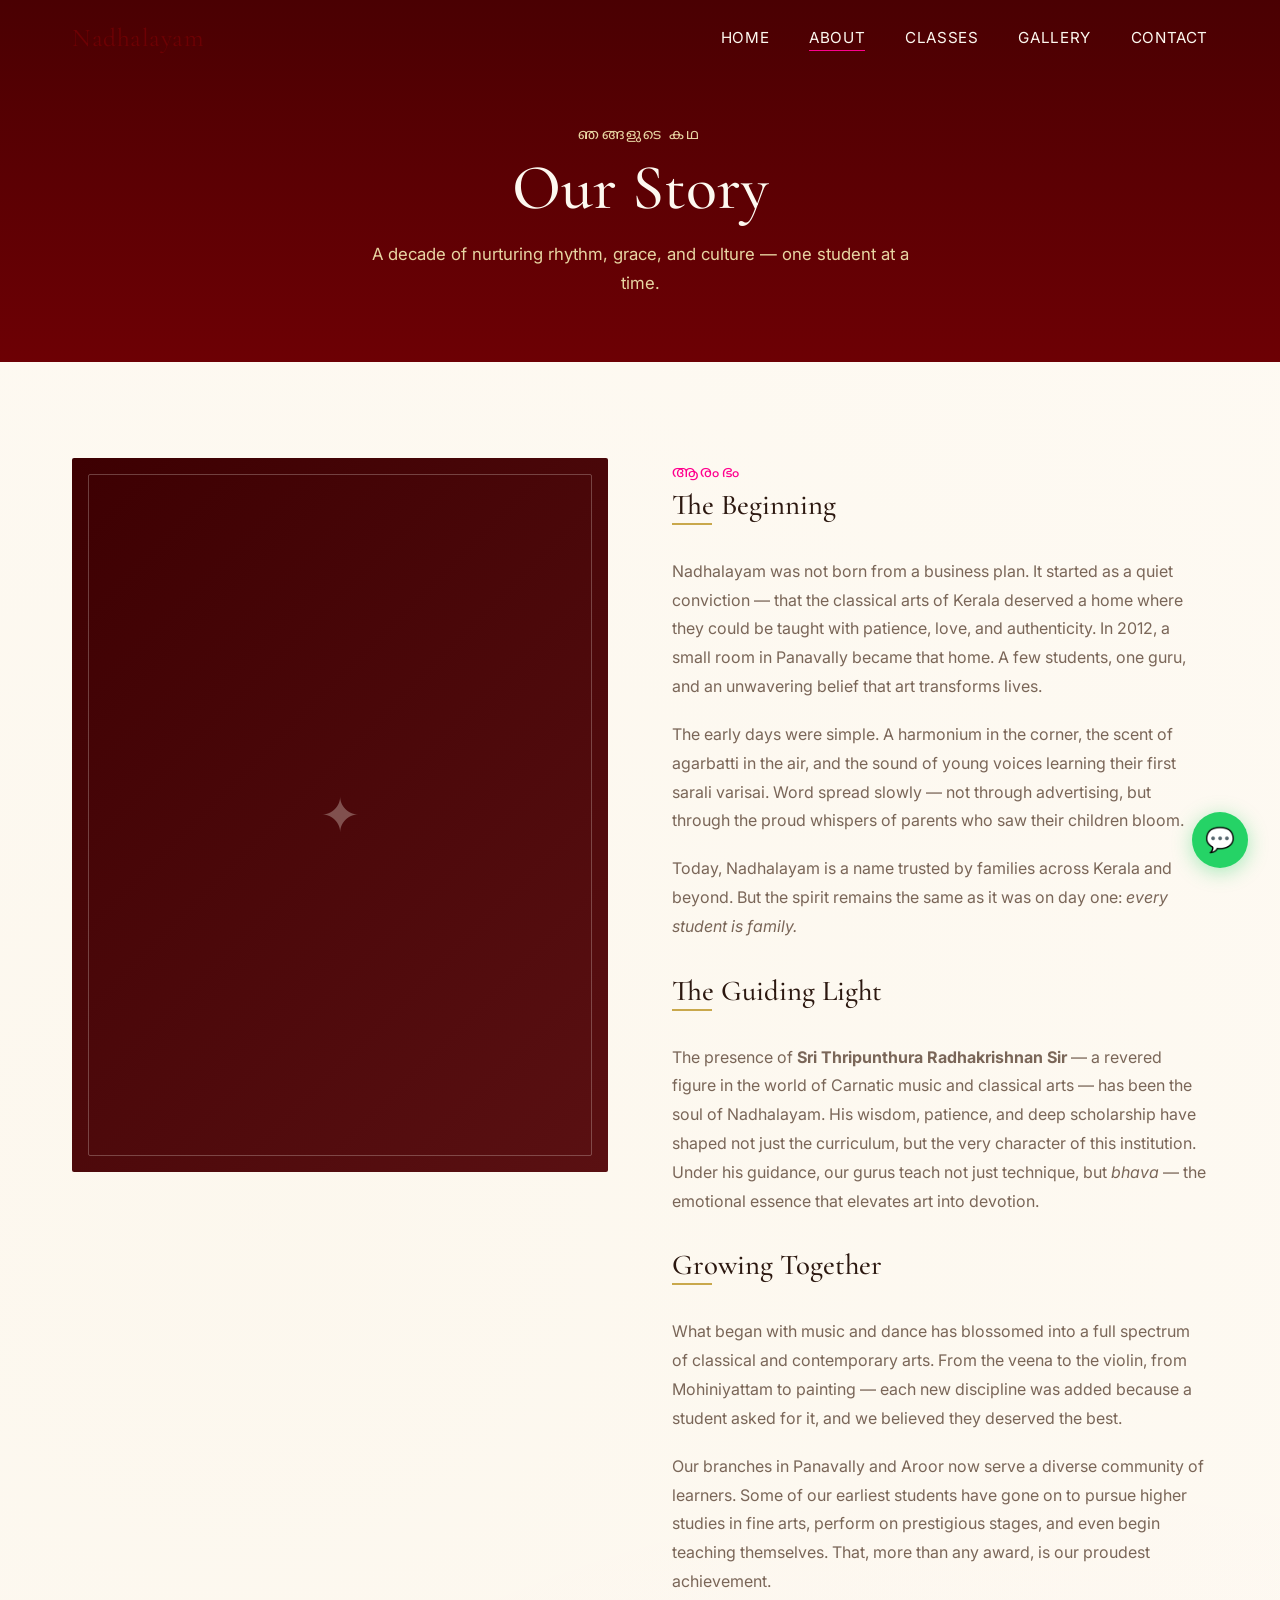
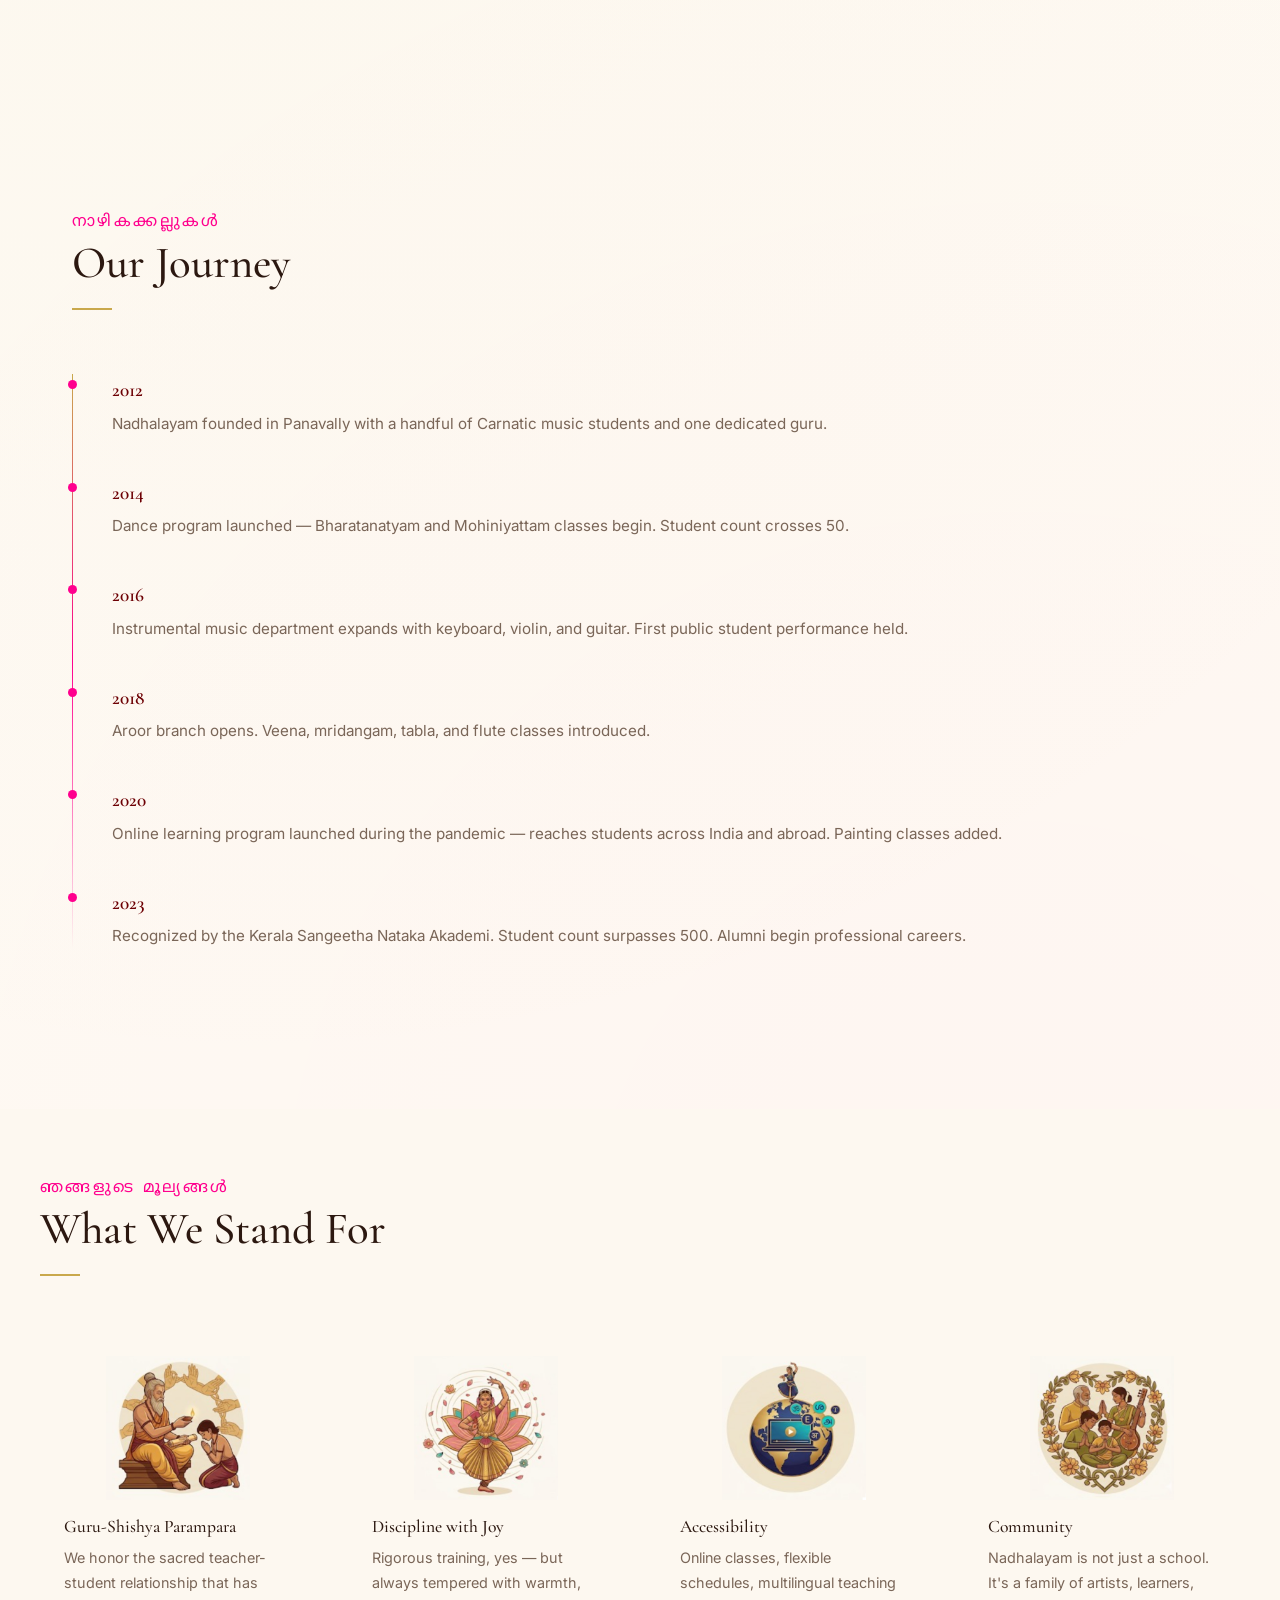
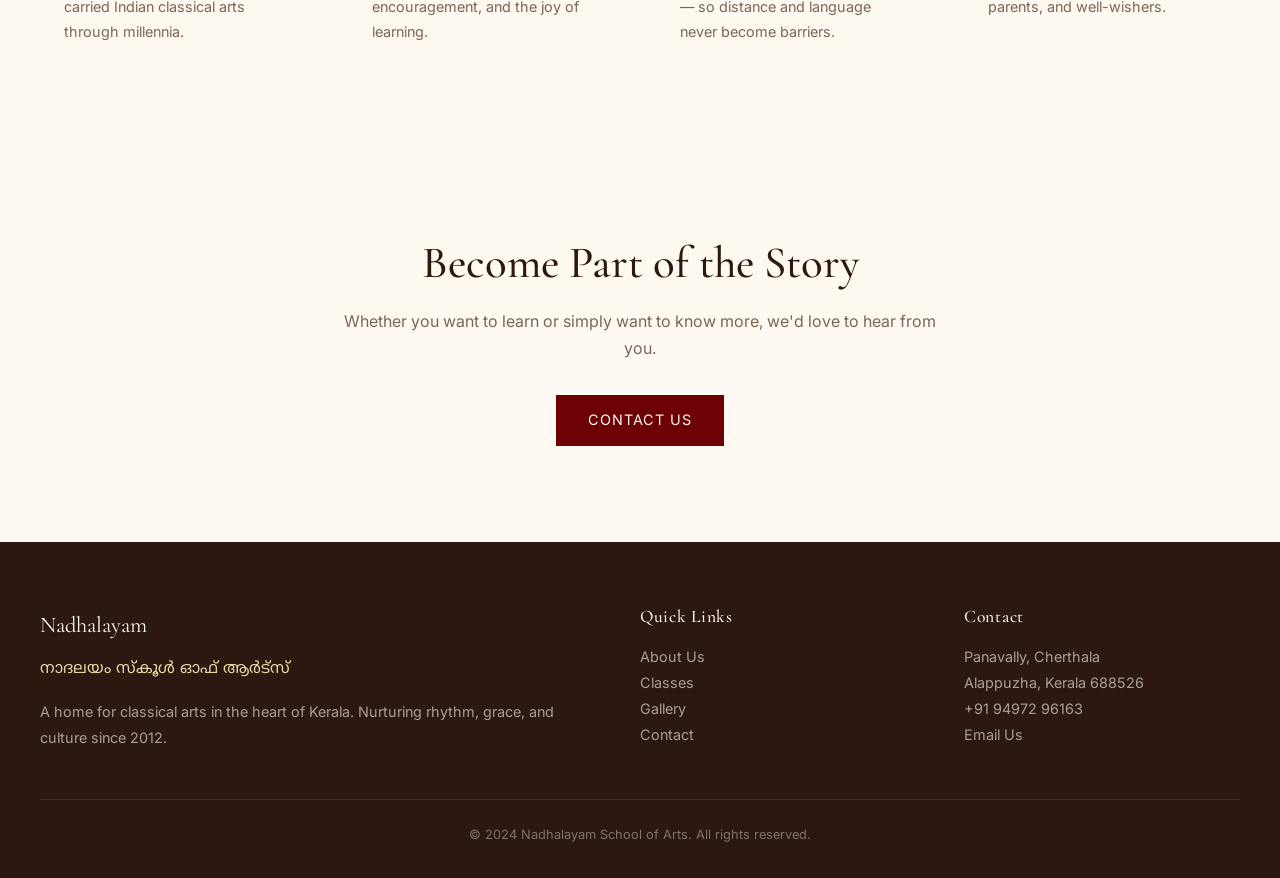
==== about.html @ c9c77755 "Icons" ====
<!DOCTYPE html>
<html lang="en">
<head>
  <meta charset="UTF-8">
  <meta name="viewport" content="width=device-width, initial-scale=1.0">
  <title>About — Nadhalayam School of Arts</title>
  <meta name="description" content="The story of Nadhalayam School of Arts — founded in 2012 in Panavally, Kerala. Learn about our journey, gurus, values, and recognition by Kerala Sangeetha Nataka Akademi.">
  <link rel="stylesheet" href="css/style.css">
</head>
<body>

<nav class="nav scrolled" id="nav">
  <div class="nav-inner">
    <a href="index.html" class="nav-logo" style="color:var(--maroon)">Nadhalayam</a>
    <ul class="nav-links" id="navLinks">
      <li><a href="index.html">Home</a></li>
      <li><a href="about.html" class="active">About</a></li>
      <li><a href="classes.html">Classes</a></li>
      <li><a href="gallery.html">Gallery</a></li>
      <li><a href="contact.html">Contact</a></li>
    </ul>
    <button class="nav-toggle" id="navToggle" aria-label="Toggle menu">
      <span></span><span></span><span></span>
    </button>
  </div>
</nav>

<!-- Page Header -->
<header class="page-header">
  <p class="malayalam" style="color:var(--gold-light);letter-spacing:0.15em;font-size:0.9rem;">ഞങ്ങളുടെ കഥ</p>
  <h1>Our Story</h1>
  <p>A decade of nurturing rhythm, grace, and culture — one student at a time.</p>
</header>

<!-- Story Section -->
<section class="section about-story">
  <div class="story-image lazy-img" data-src="veena">
    <div class="placeholder-img">✦</div>
  </div>
  <div class="story-text reveal">
    <span class="section-label malayalam">ആരംഭം</span>
    <h3>The Beginning</h3>
    <div class="section-line"></div>
    <p>
      Nadhalayam was not born from a business plan. It started as a quiet conviction — that the classical arts of Kerala deserved a home where they could be taught with patience, love, and authenticity. In 2012, a small room in Panavally became that home. A few students, one guru, and an unwavering belief that art transforms lives.
    </p>
    <p>
      The early days were simple. A harmonium in the corner, the scent of agarbatti in the air, and the sound of young voices learning their first sarali varisai. Word spread slowly — not through advertising, but through the proud whispers of parents who saw their children bloom.
    </p>
    <p>
      Today, Nadhalayam is a name trusted by families across Kerala and beyond. But the spirit remains the same as it was on day one: <em>every student is family.</em>
    </p>

    <h3 style="margin-top:2rem;">The Guiding Light</h3>
    <div class="section-line"></div>
    <p>
      The presence of <strong>Sri Thripunthura Radhakrishnan Sir</strong> — a revered figure in the world of Carnatic music and classical arts — has been the soul of Nadhalayam. His wisdom, patience, and deep scholarship have shaped not just the curriculum, but the very character of this institution. Under his guidance, our gurus teach not just technique, but <em>bhava</em> — the emotional essence that elevates art into devotion.
    </p>

    <h3 style="margin-top:2rem;">Growing Together</h3>
    <div class="section-line"></div>
    <p>
      What began with music and dance has blossomed into a full spectrum of classical and contemporary arts. From the veena to the violin, from Mohiniyattam to painting — each new discipline was added because a student asked for it, and we believed they deserved the best.
    </p>
    <p>
      Our branches in Panavally and Aroor now serve a diverse community of learners. Some of our earliest students have gone on to pursue higher studies in fine arts, perform on prestigious stages, and even begin teaching themselves. That, more than any award, is our proudest achievement.
    </p>
  </div>
</section>

<!-- Timeline -->
<section class="section reveal">
  <span class="section-label malayalam">നാഴികക്കല്ലുകൾ</span>
  <h2 class="section-title">Our Journey</h2>
  <div class="section-line"></div>

  <div class="timeline">
    <div class="timeline-item">
      <div class="timeline-year">2012</div>
      <div class="timeline-text">Nadhalayam founded in Panavally with a handful of Carnatic music students and one dedicated guru.</div>
    </div>
    <div class="timeline-item">
      <div class="timeline-year">2014</div>
      <div class="timeline-text">Dance program launched — Bharatanatyam and Mohiniyattam classes begin. Student count crosses 50.</div>
    </div>
    <div class="timeline-item">
      <div class="timeline-year">2016</div>
      <div class="timeline-text">Instrumental music department expands with keyboard, violin, and guitar. First public student performance held.</div>
    </div>
    <div class="timeline-item">
      <div class="timeline-year">2018</div>
      <div class="timeline-text">Aroor branch opens. Veena, mridangam, tabla, and flute classes introduced.</div>
    </div>
    <div class="timeline-item">
      <div class="timeline-year">2020</div>
      <div class="timeline-text">Online learning program launched during the pandemic — reaches students across India and abroad. Painting classes added.</div>
    </div>
    <div class="timeline-item">
      <div class="timeline-year">2023</div>
      <div class="timeline-text">Recognized by the Kerala Sangeetha Nataka Akademi. Student count surpasses 500. Alumni begin professional careers.</div>
    </div>
  </div>
</section>

<!-- Values -->
<section class="section reveal" style="background:var(--cream); padding:4rem 2rem; max-width:100%;">
  <div style="max-width:1200px; margin:0 auto;">
    <span class="section-label malayalam">ഞങ്ങളുടെ മൂല്യങ്ങൾ</span>
    <h2 class="section-title">What We Stand For</h2>
    <div class="section-line"></div>

    <div class="why-grid">
      <div class="why-item">
        <div class="why-icon"><img src="icons/guru.png" alt="" width="144" height="144" style="display:block"></div>
        <h4>Guru-Shishya Parampara</h4>
        <p>We honor the sacred teacher-student relationship that has carried Indian classical arts through millennia.</p>
      </div>
      <div class="why-item">
        <div class="why-icon"><img src="icons/discipline.png" alt="" width="144" height="144" style="display:block"></div>
        <h4>Discipline with Joy</h4>
        <p>Rigorous training, yes — but always tempered with warmth, encouragement, and the joy of learning.</p>
      </div>
      <div class="why-item">
        <div class="why-icon"><img src="icons/accessibility.png" alt="" width="144" height="144" style="display:block"></div>
        <h4>Accessibility</h4>
        <p>Online classes, flexible schedules, multilingual teaching — so distance and language never become barriers.</p>
      </div>
      <div class="why-item">
        <div class="why-icon"><img src="icons/community.png" alt="" width="144" height="144" style="display:block"></div>
        <h4>Community</h4>
        <p>Nadhalayam is not just a school. It's a family of artists, learners, parents, and well-wishers.</p>
      </div>
    </div>
  </div>
</section>

<!-- CTA -->
<section class="cta reveal">
  <div class="cta-inner">
    <h2>Become Part of the Story</h2>
    <p>Whether you want to learn or simply want to know more, we'd love to hear from you.</p>
    <a href="contact.html" class="btn btn-primary">Contact Us</a>
  </div>
</section>

<footer class="footer">
  <div class="footer-grid">
    <div>
      <div class="footer-brand">Nadhalayam</div>
      <div class="footer-ml malayalam">നാദലയം സ്കൂൾ ഓഫ് ആർട്സ്</div>
      <p>A home for classical arts in the heart of Kerala. Nurturing rhythm, grace, and culture since 2012.</p>
    </div>
    <div>
      <h4>Quick Links</h4>
      <p><a href="about.html">About Us</a></p>
      <p><a href="classes.html">Classes</a></p>
      <p><a href="gallery.html">Gallery</a></p>
      <p><a href="contact.html">Contact</a></p>
    </div>
    <div>
      <h4>Contact</h4>
      <p>Panavally, Cherthala<br>Alappuzha, Kerala 688526</p>
      <p><a href="tel:+919497296163">+91 94972 96163</a></p>
      <p><a href="mailto:nadhalayamonline@mail.com">Email Us</a></p>
    </div>
  </div>
  <div class="footer-bottom">
    &copy; 2024 Nadhalayam School of Arts. All rights reserved.
  </div>
</footer>

<a href="https://wa.me/919497296163" class="whatsapp-float" target="_blank" rel="noopener" aria-label="Chat on WhatsApp">💬</a>

<script src="js/main.js"></script>
</body>
</html>
---- css/style.css ----
/* ===== Fonts ===== */
@import url('https://fonts.googleapis.com/css2?family=Cormorant+Garamond:ital,wght@0,300;0,400;0,500;0,600;0,700;1,400;1,500&family=Inter:wght@300;400;500;600&family=Noto+Sans+Malayalam:wght@300;400;500;600;700&display=swap');

/* ===== Reset & Variables ===== */
*,
*::before,
*::after { box-sizing: border-box; margin: 0; padding: 0; }

:root {
  --maroon: #6d0004;
  --maroon-light: #8a1a1f;
  --maroon-dark: #4a0002;
  --pink: #ff008e;
  --pink-soft: #ff6bb5;
  --cream: #fdf8f0;
  --cream-dark: #f3e8d7;
  --ivory: #fffff0;
  --gold: #c9a84c;
  --gold-light: #e8d5a3;
  --gold-muted: #b8943e;
  --beige: #f5efe0;
  --warm-white: #fefaf3;
  --text-dark: #2c1810;
  --text-body: #4a3128;
  --text-muted: #7a6658;
  --border-soft: #e8dcc8;

  --font-serif: 'Cormorant Garamond', Georgia, serif;
  --font-sans: 'Inter', -apple-system, sans-serif;
  --font-malayalam: 'Noto Sans Malayalam', sans-serif;

  --shadow-sm: 0 1px 3px rgba(44, 24, 16, 0.08);
  --shadow-md: 0 4px 20px rgba(44, 24, 16, 0.1);
  --shadow-lg: 0 10px 40px rgba(44, 24, 16, 0.12);
  --shadow-xl: 0 20px 60px rgba(44, 24, 16, 0.15);
}

html {
  scroll-behavior: smooth;
  font-size: 16px;
}

body {
  font-family: var(--font-sans);
  color: var(--text-body);
  background: var(--warm-white);
  background-image:
    radial-gradient(circle at 20% 30%, rgba(201, 168, 76, 0.03) 0%, transparent 50%),
    radial-gradient(circle at 80% 70%, rgba(255, 0, 142, 0.02) 0%, transparent 50%);
  line-height: 1.7;
  -webkit-font-smoothing: antialiased;
  overflow-x: hidden;
}

/* ===== Typography ===== */
h1, h2, h3, h4, .serif {
  font-family: var(--font-serif);
  color: var(--text-dark);
  font-weight: 500;
  line-height: 1.25;
}

h1 { font-size: clamp(2.5rem, 5vw, 4.5rem); }
h2 { font-size: clamp(1.8rem, 3.5vw, 2.8rem); }
h3 { font-size: clamp(1.4rem, 2.5vw, 1.8rem); }

.malayalam {
  font-family: var(--font-malayalam);
  font-size: 0.9em;
}

/* ===== Navigation ===== */
.nav {
  position: fixed;
  top: 0; left: 0; right: 0;
  z-index: 1000;
  padding: 1rem 0;
  transition: all 0.4s ease;
}

.nav.scrolled {
  background: rgba(253, 248, 240, 0.95);
  backdrop-filter: blur(10px);
  box-shadow: var(--shadow-sm);
  padding: 0.5rem 0;
}

.nav-inner {
  max-width: 1200px;
  margin: 0 auto;
  padding: 0 2rem;
  display: flex;
  align-items: center;
  justify-content: space-between;
}

.nav-logo {
  font-family: var(--font-serif);
  font-size: 1.6rem;
  color: var(--cream);
  text-decoration: none;
  letter-spacing: 0.02em;
  transition: color 0.3s;
}

.nav.scrolled .nav-logo { color: var(--maroon); }

.nav-links {
  display: flex;
  gap: 2.5rem;
  list-style: none;
}

.nav-links a {
  color: var(--cream);
  text-decoration: none;
  font-size: 0.95rem;
  font-weight: 400;
  letter-spacing: 0.04em;
  text-transform: uppercase;
  position: relative;
  transition: color 0.3s;
}

.nav.scrolled .nav-links a { color: var(--text-body); }

.nav-links a::after {
  content: '';
  position: absolute;
  bottom: -4px; left: 0;
  width: 0;
  height: 1px;
  background: var(--pink);
  transition: width 0.3s ease;
}

.nav-links a:hover::after,
.nav-links a.active::after { width: 100%; }

.nav-links a:hover { color: var(--pink); }

.nav-toggle {
  display: none;
  flex-direction: column;
  gap: 5px;
  background: none;
  border: none;
  cursor: pointer;
  padding: 4px;
}

.nav-toggle span {
  display: block;
  width: 24px;
  height: 2px;
  background: var(--cream);
  transition: all 0.3s ease;
}

.nav.scrolled .nav-toggle span { background: var(--maroon); }

/* ===== Hero Slideshow ===== */
.hero {
  position: relative;
  height: 100vh;
  overflow: hidden;
  background: var(--maroon-dark);
}

.hero-slide {
  position: absolute;
  inset: 0;
  opacity: 0;
  transition: opacity 1.2s cubic-bezier(0.4, 0, 0.2, 1);
  background-size: cover;
  background-position: center;
}

.hero-slide.active {
  opacity: 1;
  animation: kenburns 20s ease-in-out infinite alternate;
}

@keyframes kenburns {
  0% { transform: scale(1); }
  100% { transform: scale(1.1); }
}

















.hero-nav {
  position: absolute;
  bottom: 4rem;
  left: 50%;
  transform: translateX(-50%);
  z-index: 10;
  display: flex;
  gap: 0.75rem;
}

.hero-dot {
  width: 8px;
  height: 8px;
  border-radius: 50%;
  border: 1px solid var(--cream);
  background: transparent;
  cursor: pointer;
  transition: all 0.3s ease;
}

.hero-dot.active { background: var(--pink); border-color: var(--pink); }



/* ===== Section Common ===== */
.section {
  padding: 6rem 2rem;
  max-width: 1200px;
  margin: 0 auto;
}

.section-label {
  font-family: var(--font-malayalam);
  color: var(--pink);
  font-size: 1rem;
  letter-spacing: 0.15em;
  text-transform: uppercase;
  margin-bottom: 0.5rem;
}

.section-title {
  margin-bottom: 1rem;
}

.section-line {
  width: 40px;
  height: 2px;
  background: var(--gold);
  margin-bottom: 2rem;
}

/* ===== Welcome ===== */
.welcome {
  text-align: center;
  background: linear-gradient(180deg, var(--warm-white) 0%, var(--cream) 100%);
}

.welcome-text {
  max-width: 680px;
  margin: 0 auto;
  font-size: 1.15rem;
  color: var(--text-muted);
}

/* ===== About Preview ===== */
.about-preview {
  display: grid;
  grid-template-columns: 1fr 1fr;
  gap: 4rem;
  align-items: center;
}

.about-preview-image {
  position: relative;
  aspect-ratio: 4/5;
  background: linear-gradient(135deg, var(--maroon), var(--maroon-dark));
  border-radius: 2px;
  overflow: hidden;
}

.about-preview-image img {
  width: 100%;
  height: 100%;
  object-fit: cover;
  opacity: 0.85;
}

.about-preview-image::before {
  content: '';
  position: absolute;
  inset: 1rem;
  border: 1px solid rgba(253, 248, 240, 0.3);
  z-index: 2;
  border-radius: 2px;
  pointer-events: none;
}

.about-preview-text h3 {
  margin-bottom: 1.5rem;
}

.about-preview-text p {
  color: var(--text-muted);
  margin-bottom: 1rem;
  line-height: 1.8;
}

.btn {
  display: inline-flex;
  align-items: center;
  gap: 0.5rem;
  padding: 0.85rem 2rem;
  font-family: var(--font-sans);
  font-size: 0.9rem;
  letter-spacing: 0.06em;
  text-transform: uppercase;
  text-decoration: none;
  border: none;
  cursor: pointer;
  transition: all 0.3s ease;
}

.btn-primary {
  background: var(--maroon);
  color: var(--cream);
}

.btn-primary:hover { background: var(--maroon-light); }

.btn-outline {
  background: transparent;
  color: var(--maroon);
  border: 1px solid var(--maroon);
}

.btn-outline:hover { background: var(--maroon); color: var(--cream); }

/* ===== Featured Classes ===== */
.featured-classes {
  background: var(--cream);
}

.featured-classes .section-label,
.featured-classes .section-title { text-align: center; }

.featured-classes .section-line { margin-left: auto; margin-right: auto; }

.class-cards {
  display: grid;
  grid-template-columns: repeat(auto-fill, minmax(280px, 1fr));
  gap: 1.5rem;
  margin-top: 3rem;
}

.class-card {
  background: var(--ivory);
  padding: 2.5rem 2rem;
  text-align: center;
  border-radius: 2px;
  transition: all 0.4s ease;
  position: relative;
  overflow: hidden;
}

.class-card::before {
  content: '';
  position: absolute;
  top: 0; left: 0; right: 0;
  height: 3px;
  background: linear-gradient(90deg, var(--gold), var(--pink));
  transform: scaleX(0);
  transition: transform 0.4s ease;
}

.class-card:hover::before { transform: scaleX(1); }

.class-card:hover {
  box-shadow: var(--shadow-lg);
  transform: translateY(-4px);
}

.class-card-icon {
  font-size: 2.5rem;
  margin-bottom: 1rem;
  display: block;
}

.class-card-img-icon {
  width: 100%;
  height: 160px;
  object-fit: cover;
  border-radius: 8px;
  margin-bottom: 1rem;
  display: block;
}

.class-card h4 {
  font-family: var(--font-serif);
  font-size: 1.3rem;
  margin-bottom: 0.5rem;
}

.class-card p {
  color: var(--text-muted);
  font-size: 0.9rem;
}

/* ===== Why Choose Us ===== */
.why-us {
  text-align: center;
}

.why-grid {
  display: grid;
  grid-template-columns: repeat(auto-fill, minmax(240px, 1fr));
  gap: 2rem;
  margin-top: 3rem;
}

.why-item {
  padding: 2rem 1.5rem;
}

.why-icon {
  width: auto;
  height: auto;
  min-height: 48px;
  margin: 0 auto 1rem;
  display: flex;
  align-items: center;
  justify-content: center;
  color: var(--gold-muted);
}

.why-item h4 {
  font-family: var(--font-serif);
  font-size: 1.1rem;
  margin-bottom: 0.5rem;
}

.why-item p {
  color: var(--text-muted);
  font-size: 0.9rem;
}

/* ===== Recognition ===== */
.recognition {
  background: linear-gradient(135deg, var(--maroon), var(--maroon-dark));
  color: var(--cream);
  text-align: center;
  padding: 5rem 2rem;
}

.recognition-badge {
  width: 80px;
  height: 80px;
  margin: 0 auto 1.5rem;
  border: 2px solid var(--gold);
  border-radius: 50%;
  display: flex;
  align-items: center;
  justify-content: center;
  font-size: 2rem;
}

.recognition h2 { color: var(--cream); }

.recognition p {
  max-width: 600px;
  margin: 1rem auto;
  font-size: 1.05rem;
  opacity: 0.85;
}

/* ===== Since 2012 ===== */
.since {
  text-align: center;
  background: var(--ivory);
}

.since-year {
  font-family: var(--font-serif);
  font-size: clamp(3rem, 6vw, 5rem);
  color: var(--maroon);
  font-weight: 700;
  opacity: 0.08;
  position: absolute;
  left: 50%;
  transform: translateX(-50%);
  line-height: 1;
}

.since-content {
  position: relative;
  padding: 2rem 0;
}

.since-content p {
  max-width: 640px;
  margin: 0 auto;
  color: var(--text-muted);
}

.since-stats {
  display: flex;
  justify-content: center;
  gap: 3rem;
  margin-top: 2.5rem;
  flex-wrap: wrap;
}

.since-stat {
  text-align: center;
}

.since-stat-number {
  font-family: var(--font-serif);
  font-size: 2.5rem;
  color: var(--maroon);
  font-weight: 600;
}

.since-stat-label {
  font-size: 0.85rem;
  color: var(--text-muted);
  text-transform: uppercase;
  letter-spacing: 0.1em;
}

/* ===== Decorative Divider ===== */
.ornament {
  display: flex;
  align-items: center;
  justify-content: center;
  gap: 1rem;
  margin: 2rem 0;
  color: var(--gold-muted);
  font-size: 0.7rem;
}

.ornament::before,
.ornament::after {
  content: '';
  width: 30px;
  height: 1px;
  background: var(--gold);
}

/* ===== CTA ===== */
.cta {
  text-align: center;
  background: linear-gradient(180deg, var(--cream), var(--warm-white));
  padding: 6rem 2rem;
}

.cta-inner {
  max-width: 600px;
  margin: 0 auto;
}

.cta h2 { margin-bottom: 1rem; }

.cta p {
  color: var(--text-muted);
  margin-bottom: 2rem;
}

/* ===== Footer ===== */
.footer {
  background: var(--text-dark);
  color: var(--cream);
  padding: 4rem 2rem 2rem;
}

.footer-grid {
  max-width: 1200px;
  margin: 0 auto;
  display: grid;
  grid-template-columns: 2fr 1fr 1fr;
  gap: 3rem;
}

.footer h4 {
  font-family: var(--font-serif);
  color: var(--cream);
  font-size: 1.1rem;
  margin-bottom: 1rem;
  letter-spacing: 0.04em;
}

.footer p, .footer a {
  color: rgba(253, 248, 240, 0.6);
  font-size: 0.9rem;
  text-decoration: none;
  line-height: 1.8;
}

.footer a:hover { color: var(--pink); }

.footer-brand {
  font-family: var(--font-serif);
  font-size: 1.4rem;
  color: var(--cream);
  margin-bottom: 0.75rem;
}

.footer-ml {
  font-family: var(--font-malayalam);
  font-size: 1rem;
  color: var(--gold-light);
  margin-bottom: 1rem;
}

.footer-bottom {
  max-width: 1200px;
  margin: 3rem auto 0;
  padding-top: 1.5rem;
  border-top: 1px solid rgba(253, 248, 240, 0.1);
  text-align: center;
  font-size: 0.8rem;
  color: rgba(253, 248, 240, 0.4);
}

/* ===== Page Header (inner pages) ===== */
.page-header {
  padding: 7rem 2rem 4rem;
  text-align: center;
  background: linear-gradient(180deg, var(--maroon-dark), var(--maroon));
  color: var(--cream);
}

.page-header h1 { color: var(--cream); }

.page-header p {
  max-width: 560px;
  margin: 0.75rem auto 0;
  color: var(--gold-light);
  font-size: 1.05rem;
}

/* ===== About Page ===== */
.about-story {
  display: grid;
  grid-template-columns: 1fr 1fr;
  gap: 4rem;
  align-items: start;
}

.story-image {
  position: sticky;
  top: 6rem;
  aspect-ratio: 3/4;
  background: linear-gradient(135deg, var(--maroon-light), var(--maroon));
  border-radius: 2px;
  overflow: hidden;
}

.story-image img {
  width: 100%;
  height: 100%;
  object-fit: cover;
  opacity: 0.8;
}

.story-image::after {
  content: '';
  position: absolute;
  inset: 1rem;
  border: 1px solid rgba(253, 248, 240, 0.25);
  border-radius: 2px;
  pointer-events: none;
}

.story-text p {
  margin-bottom: 1.2rem;
  color: var(--text-muted);
  line-height: 1.8;
}

.timeline {
  margin: 4rem 0;
  position: relative;
}

.timeline::before {
  content: '';
  position: absolute;
  left: 0;
  top: 0;
  bottom: 0;
  width: 1px;
  background: linear-gradient(180deg, var(--gold), var(--pink), transparent);
}

.timeline-item {
  padding-left: 2.5rem;
  position: relative;
  margin-bottom: 2.5rem;
}

.timeline-item::before {
  content: '';
  position: absolute;
  left: -4px;
  top: 6px;
  width: 9px;
  height: 9px;
  border-radius: 50%;
  background: var(--pink);
}

.timeline-year {
  font-family: var(--font-serif);
  font-size: 1.2rem;
  color: var(--maroon);
  font-weight: 600;
  margin-bottom: 0.25rem;
}

.timeline-text {
  color: var(--text-muted);
  font-size: 0.95rem;
}

/* ===== Classes Page ===== */
.classes-grid {
  display: grid;
  grid-template-columns: repeat(auto-fill, minmax(300px, 1fr));
  gap: 1.5rem;
  margin-top: 2rem;
}

.class-detail-card {
  background: var(--ivory);
  border-radius: 2px;
  overflow: hidden;
  transition: all 0.4s ease;
}

.class-detail-card:hover {
  box-shadow: var(--shadow-lg);
  transform: translateY(-4px);
}

.class-card-img {
  aspect-ratio: 16/10;
  background: linear-gradient(135deg, var(--maroon-light), var(--maroon-dark));
  display: flex;
  align-items: center;
  justify-content: center;
  font-size: 3rem;
  color: var(--cream);
  position: relative;
  overflow: hidden;
}

.class-card-img img {
  width: 100%;
  height: 100%;
  object-fit: cover;
  opacity: 0.7;
}

.class-card-body {
  padding: 1.5rem;
}

.class-card-body h3 {
  font-family: var(--font-serif);
  font-size: 1.25rem;
  margin-bottom: 0.5rem;
}

.class-card-body p {
  color: var(--text-muted);
  font-size: 0.9rem;
}

.class-info {
  margin-top: 4rem;
  background: var(--cream);
  padding: 3rem 2rem;
  border-radius: 2px;
  text-align: center;
}

.class-info-grid {
  display: flex;
  flex-wrap: wrap;
  justify-content: center;
  gap: 1.5rem;
  margin-top: 2rem;
}

.class-info-grid > * {
  flex: 0 1 200px;
}

.class-info-item {
  padding: 1.5rem;
}

.class-info-item .icon {
  font-size: 1.5rem;
  margin-bottom: 0.5rem;
}

.class-info-item h4 {
  font-family: var(--font-serif);
  font-size: 1.05rem;
  margin-bottom: 0.25rem;
}

.class-info-item p {
  color: var(--text-muted);
  font-size: 0.85rem;
}

/* ===== Gallery ===== */
.gallery {
  background: var(--cream-dark);
}

.gallery-grid {
  columns: 4 260px;
  column-gap: 1rem;
  margin-top: 2rem;
}

.gallery-item {
  break-inside: avoid;
  margin-bottom: 1rem;
  position: relative;
  border-radius: 2px;
  overflow: hidden;
  cursor: pointer;
}

.gallery-item img {
  width: 100%;
  display: block;
  transition: transform 0.5s ease;
}

.gallery-item:hover img {
  transform: scale(1.04);
}

.gallery-item-overlay {
  position: absolute;
  inset: 0;
  background: linear-gradient(180deg, transparent 50%, rgba(74, 0, 2, 0.7));
  opacity: 0;
  transition: opacity 0.3s ease;
  display: flex;
  align-items: flex-end;
  padding: 1rem;
}

.gallery-item:hover .gallery-item-overlay { opacity: 1; }

.gallery-item-overlay span {
  color: var(--cream);
  font-size: 0.85rem;
  font-family: var(--font-serif);
}

.gallery-placeholder {
  width: 100%;
  aspect-ratio: auto;
  background: linear-gradient(135deg, var(--maroon-light), var(--maroon-dark));
  display: flex;
  align-items: center;
  justify-content: center;
  color: rgba(253, 248, 240, 0.3);
  font-size: 3rem;
  min-height: 200px;
}

/* Lightbox */
.lightbox {
  display: none;
  position: fixed;
  inset: 0;
  z-index: 2000;
  background: rgba(44, 24, 16, 0.95);
  align-items: center;
  justify-content: center;
  padding: 2rem;
}

.lightbox.active { display: flex; }

.lightbox img {
  max-width: 90vw;
  max-height: 85vh;
  object-fit: contain;
  border-radius: 2px;
}

.lightbox-close {
  position: absolute;
  top: 1.5rem;
  right: 2rem;
  background: none;
  border: none;
  color: var(--cream);
  font-size: 2rem;
  cursor: pointer;
  transition: color 0.3s;
}

.lightbox-close:hover { color: var(--pink); }

.lightbox-caption {
  position: absolute;
  bottom: 2rem;
  left: 50%;
  transform: translateX(-50%);
  color: var(--cream);
  font-family: var(--font-serif);
  font-size: 1.1rem;
}

/* ===== Contact Page ===== */
.contact-grid {
  display: grid;
  grid-template-columns: 1fr 1fr;
  gap: 3rem;
}

.contact-card {
  background: var(--ivory);
  padding: 2.5rem;
  border-radius: 2px;
}

.contact-card h3 {
  margin-bottom: 1.5rem;
}

.contact-item {
  display: flex;
  gap: 1rem;
  margin-bottom: 1.25rem;
  align-items: flex-start;
}

.contact-icon {
  flex-shrink: 0;
  width: 40px;
  height: 40px;
  display: flex;
  align-items: center;
  justify-content: center;
  background: var(--cream);
  border-radius: 50%;
  color: var(--maroon);
  font-size: 1rem;
}

.contact-item p {
  color: var(--text-muted);
  font-size: 0.9rem;
  line-height: 1.6;
}

.contact-item a {
  color: var(--maroon);
  text-decoration: none;
}

.contact-item a:hover { color: var(--pink); }

.map-container {
  border-radius: 2px;
  overflow: hidden;
  height: 100%;
  min-height: 350px;
}

.map-container iframe {
  width: 100%;
  height: 100%;
  border: none;
  border-radius: 2px;
}

/* WhatsApp Float */
.whatsapp-float {
  position: fixed;
  bottom: 2rem;
  right: 2rem;
  z-index: 999;
  width: 56px;
  height: 56px;
  border-radius: 50%;
  background: #25D366;
  color: #fff;
  display: flex;
  align-items: center;
  justify-content: center;
  font-size: 1.5rem;
  text-decoration: none;
  box-shadow: 0 4px 20px rgba(37, 211, 102, 0.4);
  transition: transform 0.3s ease, box-shadow 0.3s ease;
}

.whatsapp-float:hover {
  transform: scale(1.1);
  box-shadow: 0 6px 30px rgba(37, 211, 102, 0.5);
}

/* ===== Lazy Load ===== */
.lazy-img {
  opacity: 0;
  transition: opacity 0.5s ease;
}

.lazy-img.loaded {
  opacity: 1;
}

/* ===== Scroll Reveal ===== */
.reveal {
  opacity: 0;
  transform: translateY(30px);
  transition: opacity 0.6s ease, transform 0.6s ease;
}

.reveal.visible {
  opacity: 1;
  transform: translateY(0);
}

/* ===== Placeholder Image Generator ===== */
.placeholder-img {
  width: 100%;
  height: 100%;
  display: flex;
  align-items: center;
  justify-content: center;
  color: rgba(253, 248, 240, 0.3);
  font-size: 3rem;
  text-align: center;
  line-height: 1.3;
}

/* ===== Responsive ===== */
@media (max-width: 768px) {
  .nav-links {
    position: fixed;
    top: 0; right: -100%;
    width: 70vw;
    height: 100vh;
    background: var(--maroon);
    flex-direction: column;
    padding: 6rem 2rem 2rem;
    gap: 1.5rem;
    transition: right 0.4s ease;
  }

  .nav-links.active { right: 0; }

  .nav-links a { color: var(--cream); font-size: 1rem; }

  .nav-toggle { display: flex; z-index: 1001; }

  .about-preview,
  .about-story,
  .contact-grid {
    grid-template-columns: 1fr;
    gap: 2rem;
  }

  .story-image { position: static; }

  .footer-grid {
    grid-template-columns: 1fr;
    gap: 2rem;
  }

  .section { padding: 4rem 1.5rem; }



  .since-stats { gap: 1.5rem; }

  .gallery-grid { columns: 2 1fr; }
}

@media (max-width: 480px) {
  .gallery-grid { columns: 1; }

  .class-cards,
  .classes-grid,
  .why-grid {
    grid-template-columns: 1fr;
  }

  .class-info-grid > * {
    flex: 1 1 100%;
  }
}
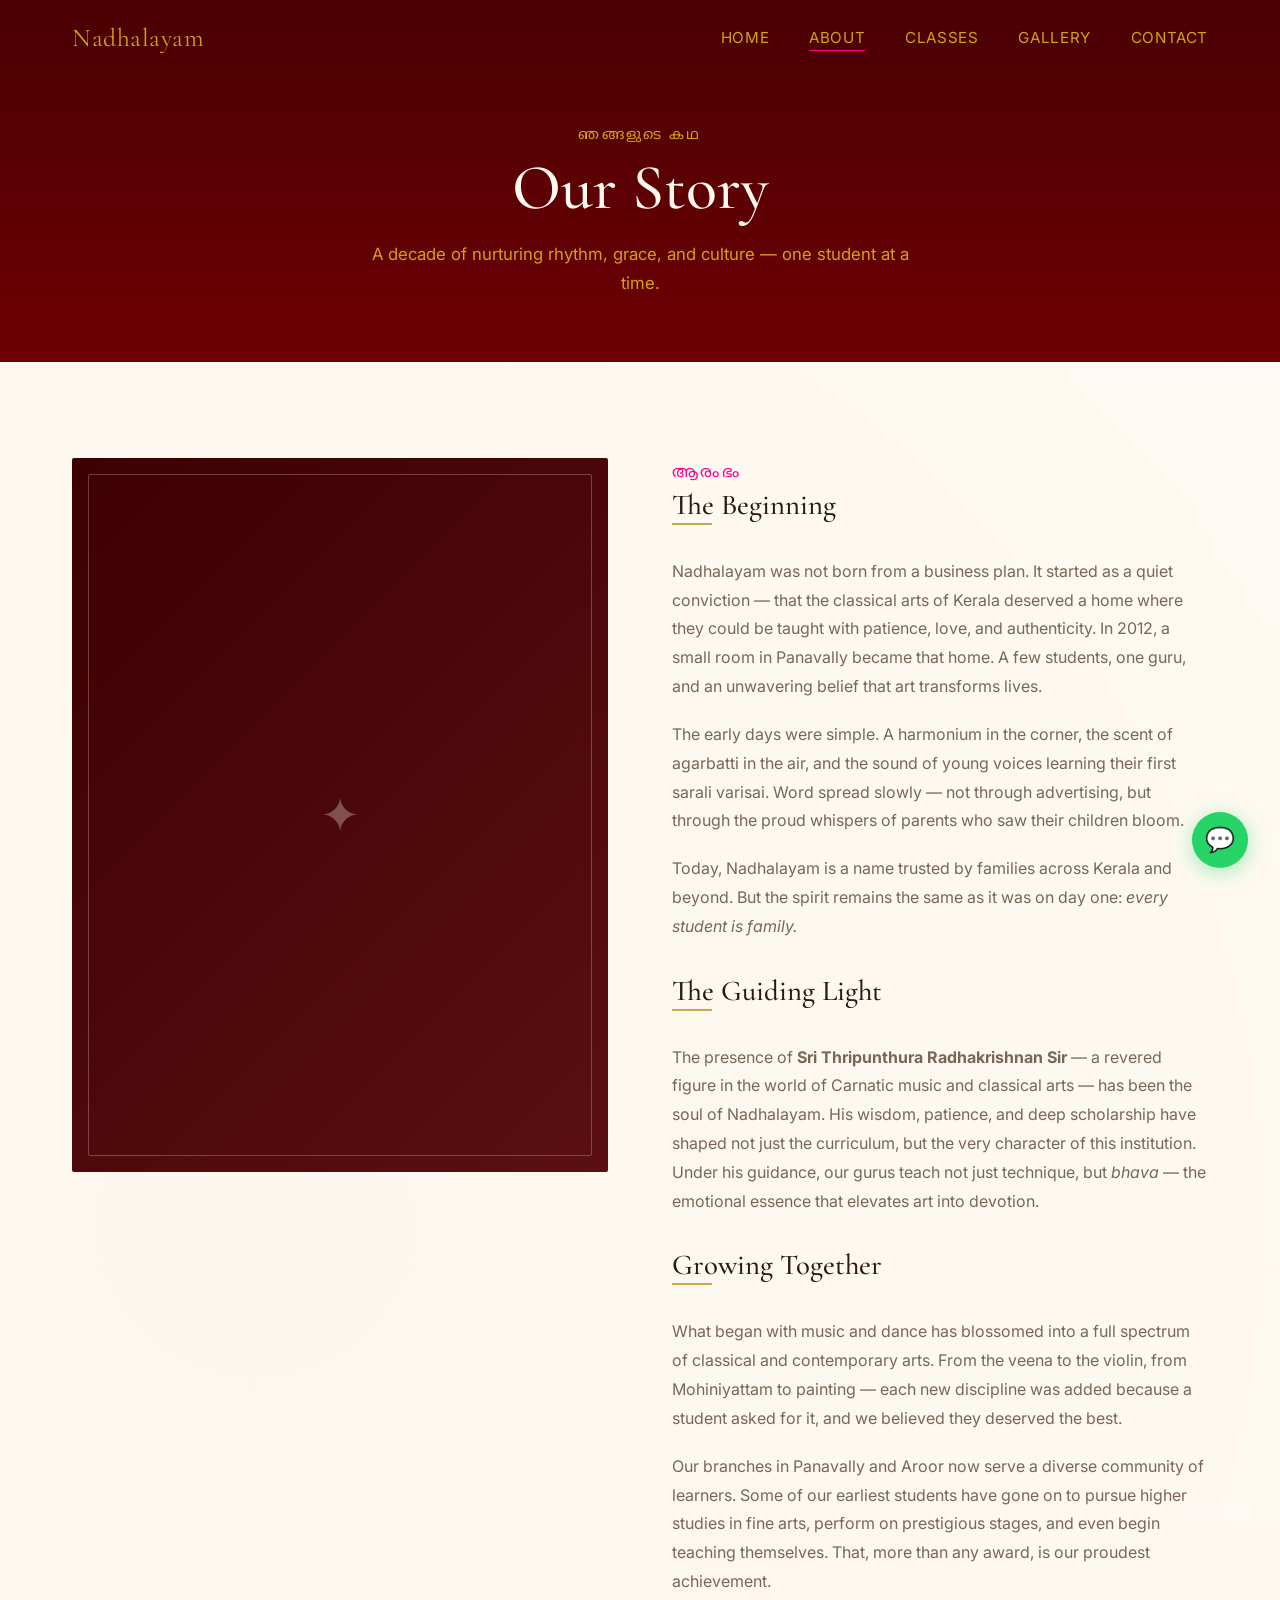
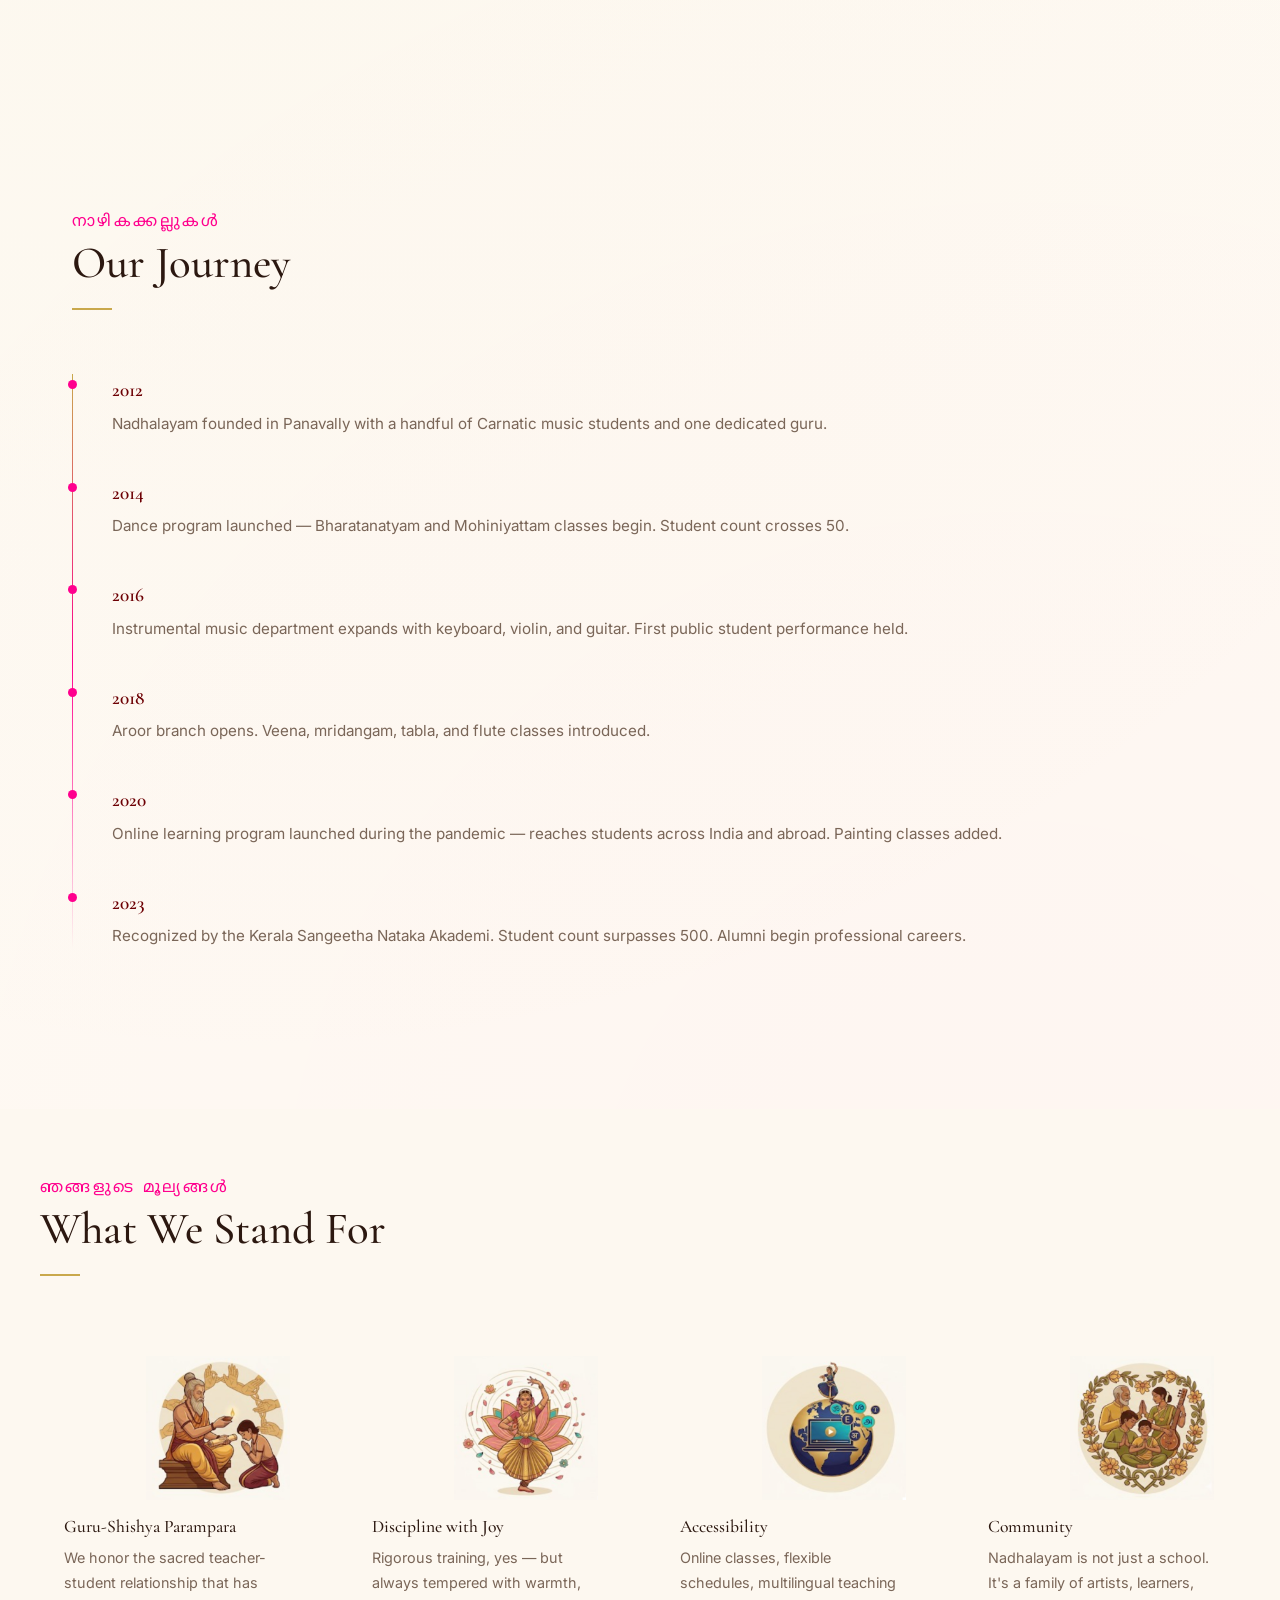
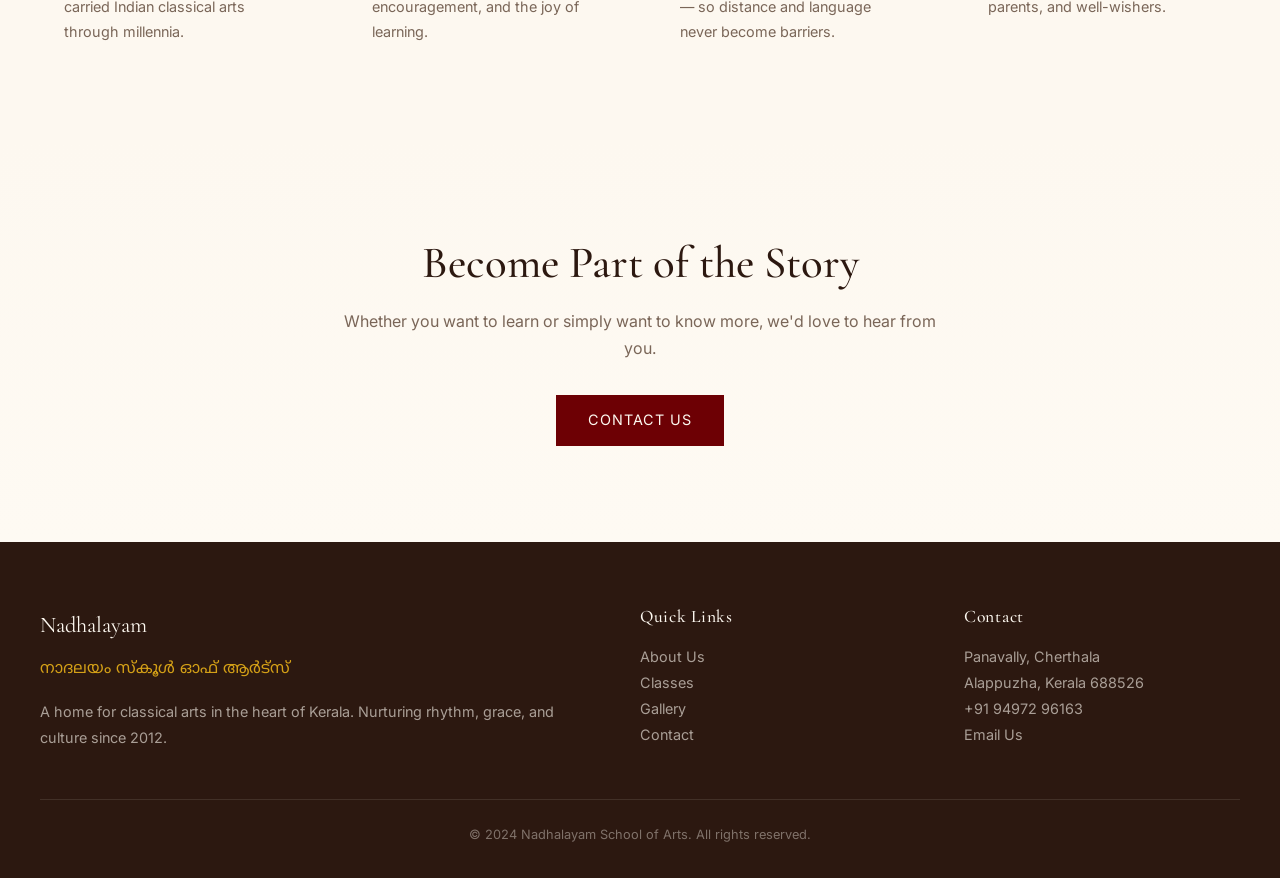
==== commit b66a5561: "added images in slides, icons, gallery and modified the title bar colour" ====
--- a/about.html
+++ b/about.html
@@ -11,7 +11,7 @@
 
 <nav class="nav scrolled" id="nav">
   <div class="nav-inner">
-    <a href="index.html" class="nav-logo" style="color:var(--maroon)">Nadhalayam</a>
+    <a href="index.html" class="nav-logo">Nadhalayam</a>
     <ul class="nav-links" id="navLinks">
       <li><a href="index.html">Home</a></li>
       <li><a href="about.html" class="active">About</a></li>
--- a/css/style.css
+++ b/css/style.css
@@ -16,8 +16,8 @@
   --cream-dark: #f3e8d7;
   --ivory: #fffff0;
   --gold: #c9a84c;
-  --gold-light: #e8d5a3;
-  --gold-muted: #b8943e;
+  --gold-light: #d4a017;
+  --gold-muted: #b8860b;
   --beige: #f5efe0;
   --warm-white: #fefaf3;
   --text-dark: #2c1810;
@@ -97,13 +97,13 @@
 .nav-logo {
   font-family: var(--font-serif);
   font-size: 1.6rem;
-  color: var(--cream);
+  color: var(--gold-light);
   text-decoration: none;
   letter-spacing: 0.02em;
   transition: color 0.3s;
 }
 
-.nav.scrolled .nav-logo { color: var(--maroon); }
+.nav.scrolled .nav-logo { color: var(--gold-muted); }
 
 .nav-links {
   display: flex;
@@ -112,7 +112,7 @@
 }
 
 .nav-links a {
-  color: var(--cream);
+  color: var(--gold-light);
   text-decoration: none;
   font-size: 0.95rem;
   font-weight: 400;
@@ -122,7 +122,7 @@
   transition: color 0.3s;
 }
 
-.nav.scrolled .nav-links a { color: var(--text-body); }
+.nav.scrolled .nav-links a { color: var(--gold-muted); }
 
 .nav-links a::after {
   content: '';
@@ -429,11 +429,16 @@
   width: auto;
   height: auto;
   min-height: 48px;
+  max-width: 64px;
   margin: 0 auto 1rem;
-  display: flex;
-  align-items: center;
-  justify-content: center;
+  display: block;
   color: var(--gold-muted);
+}
+
+.why-item img.why-icon {
+  width: 56px;
+  height: 56px;
+  object-fit: contain;
 }
 
 .why-item h4 {
@@ -1066,7 +1071,7 @@
 
   .nav-links.active { right: 0; }
 
-  .nav-links a { color: var(--cream); font-size: 1rem; }
+  .nav-links a { color: var(--gold-light); font-size: 1rem; }
 
   .nav-toggle { display: flex; z-index: 1001; }
 
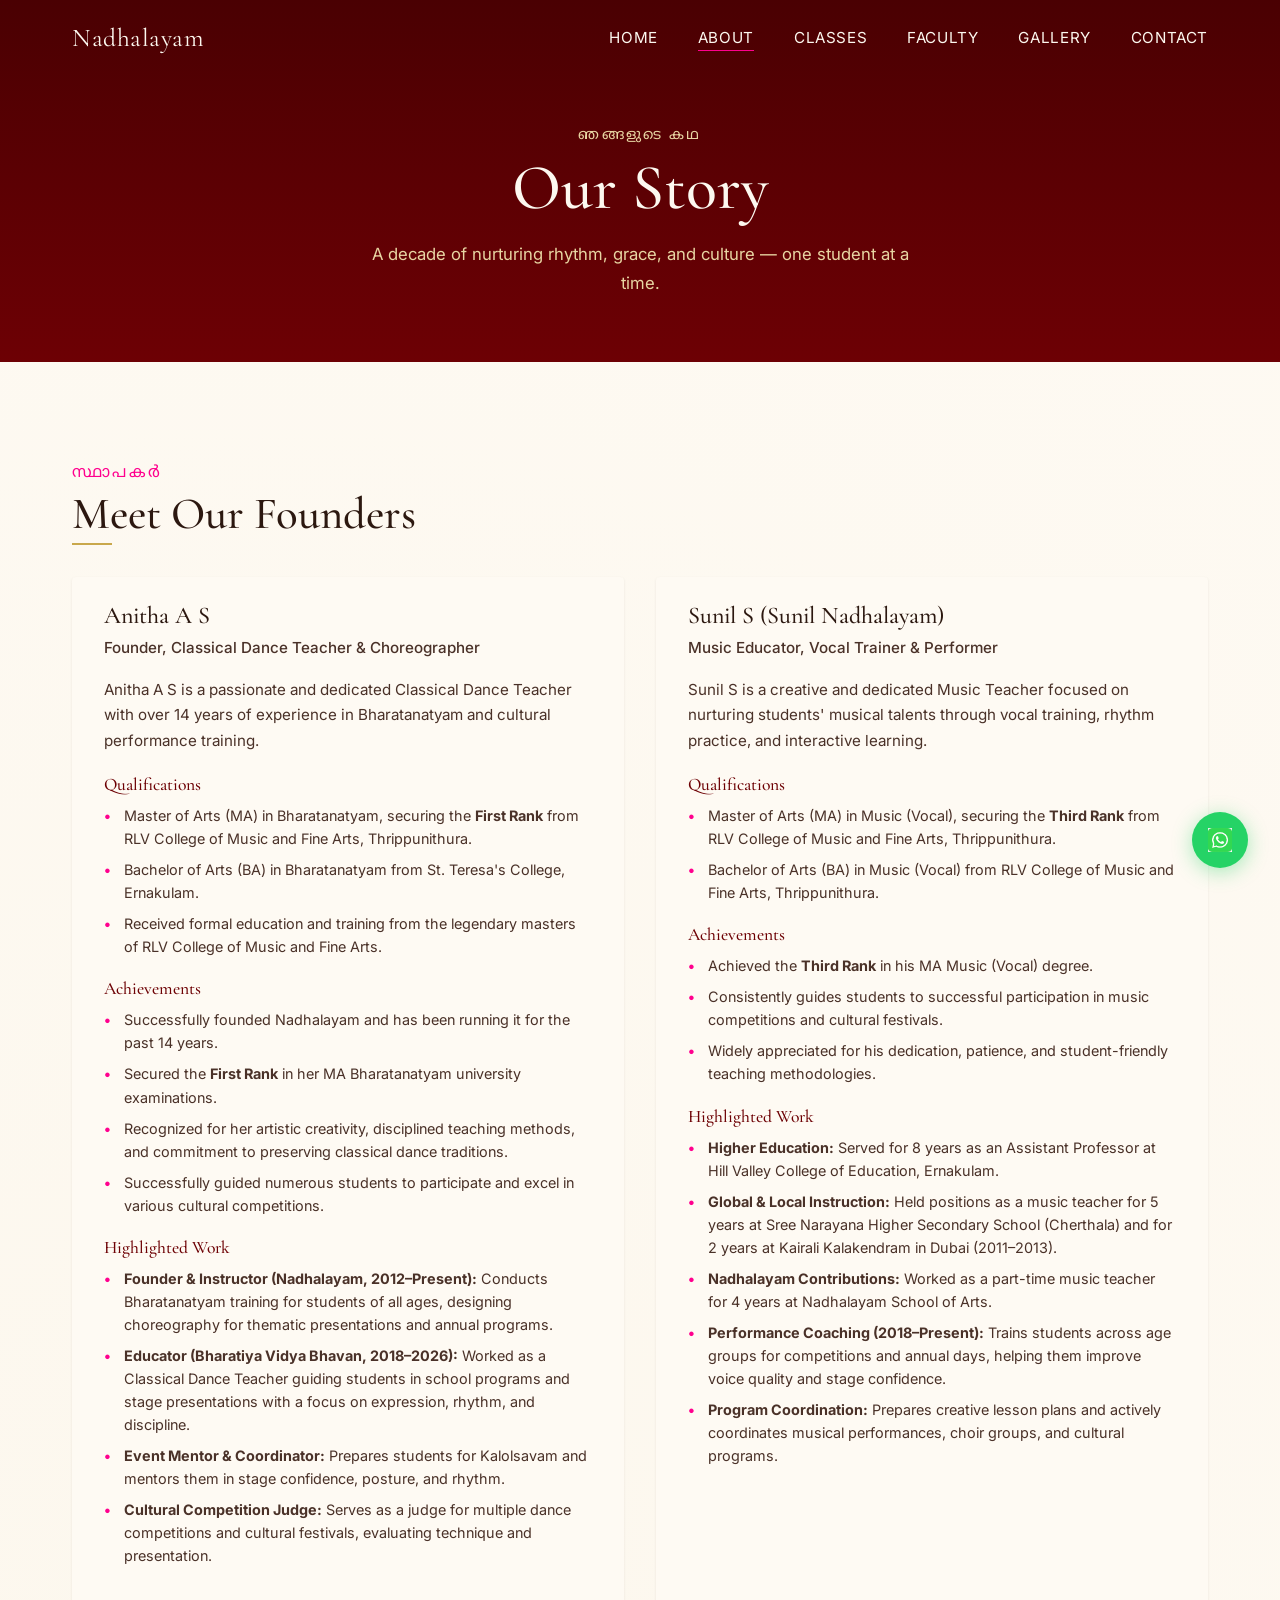
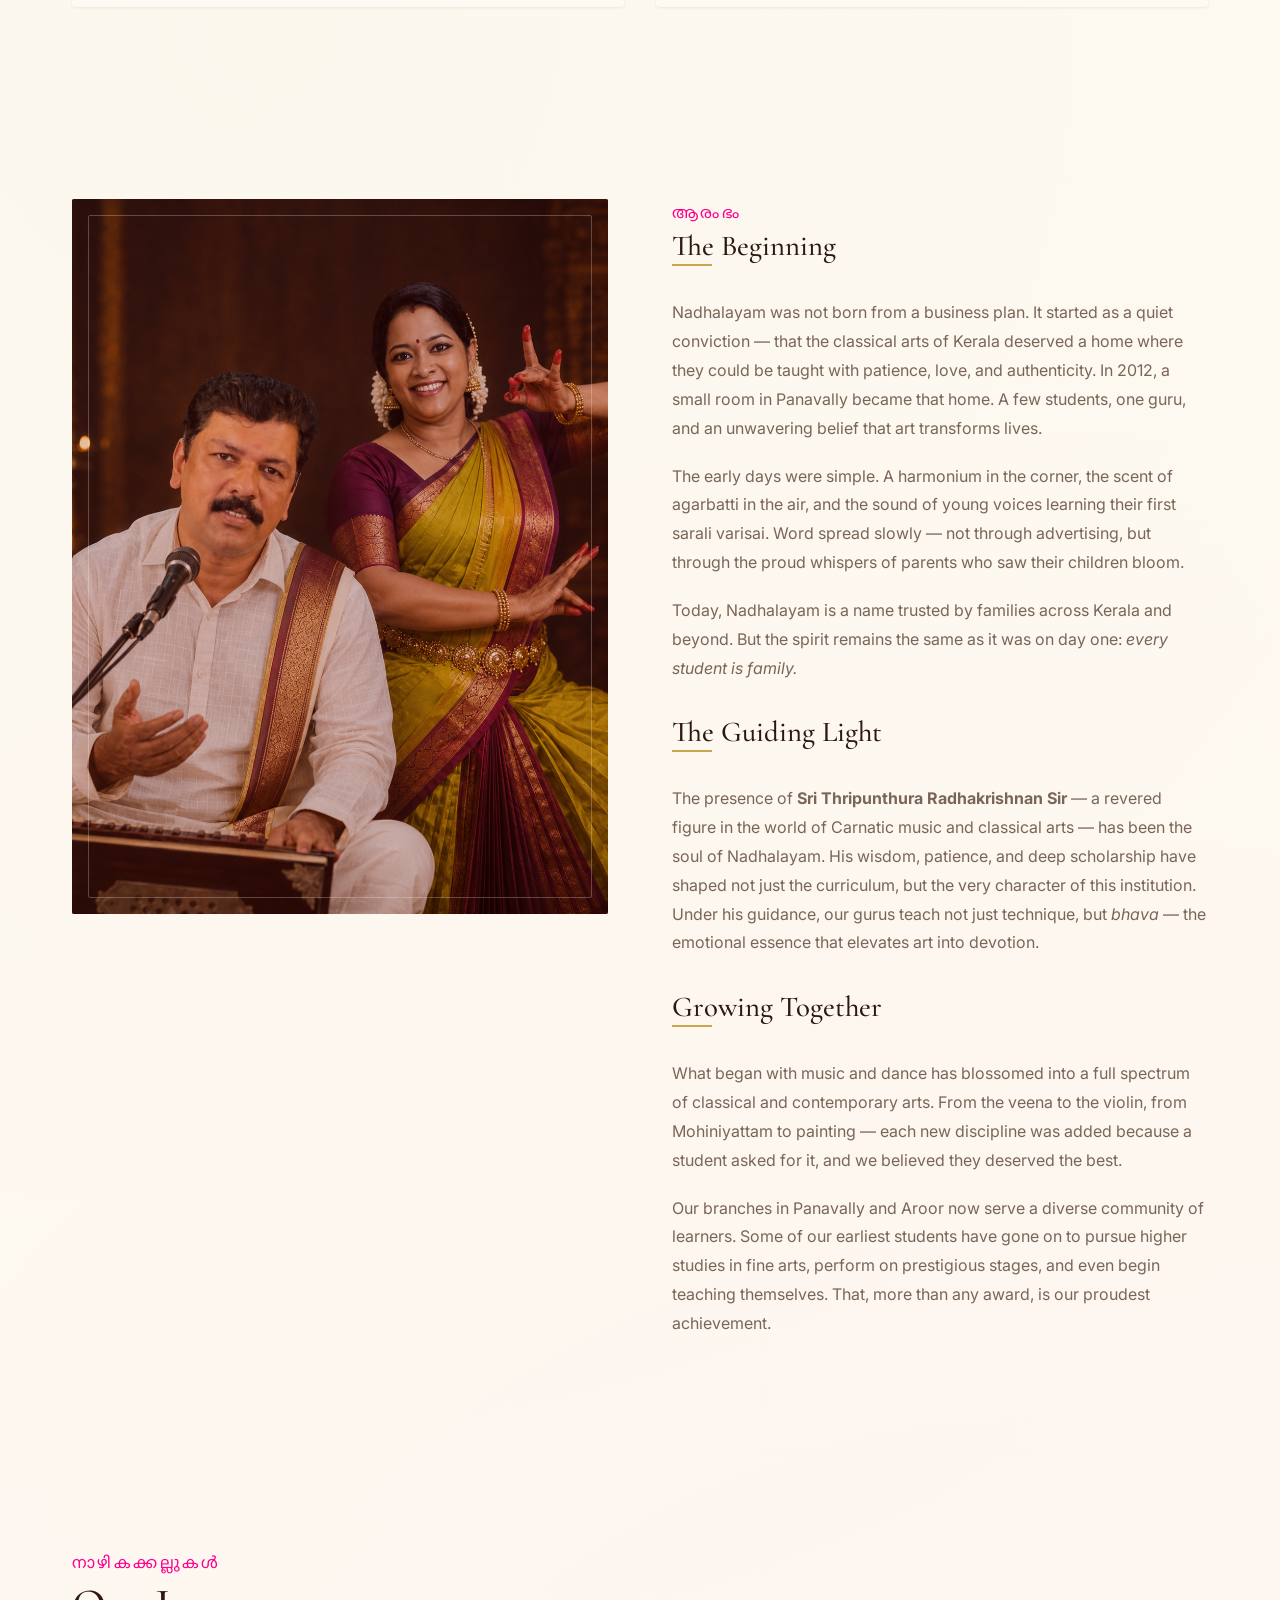
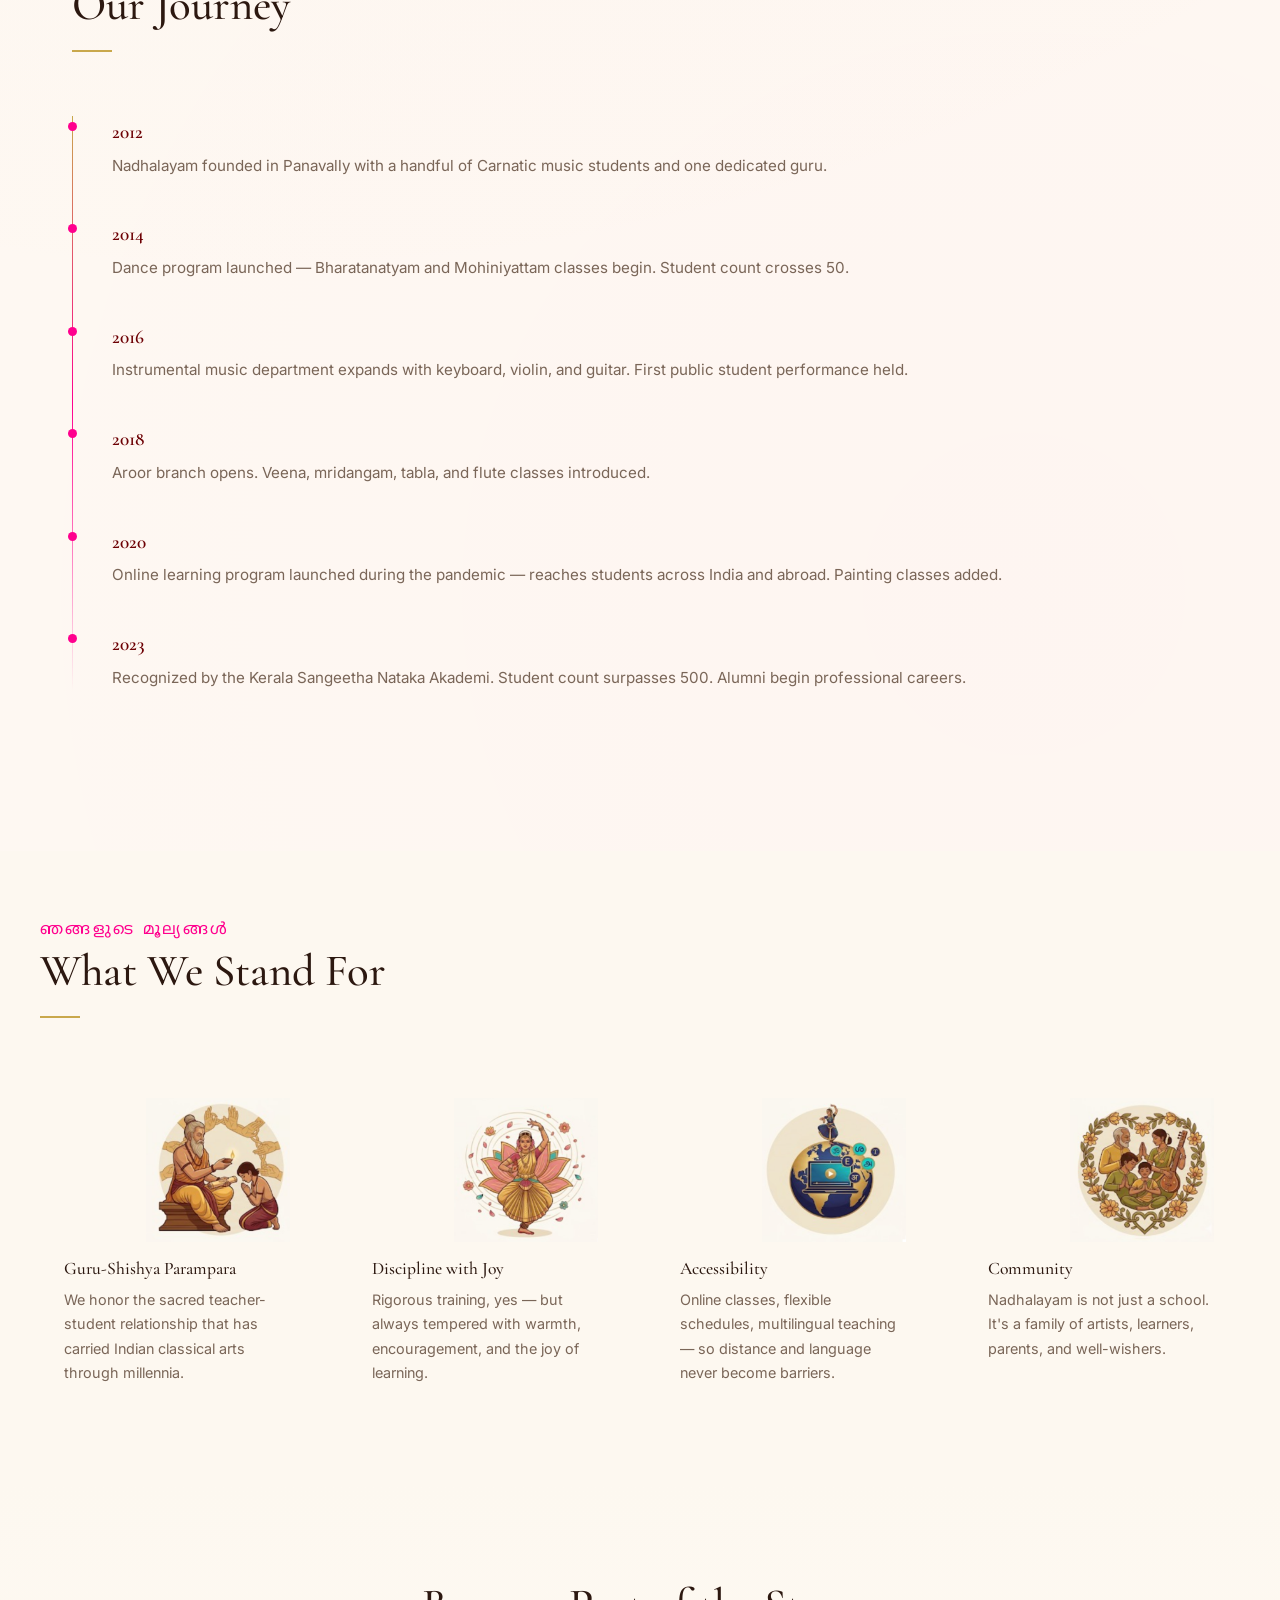
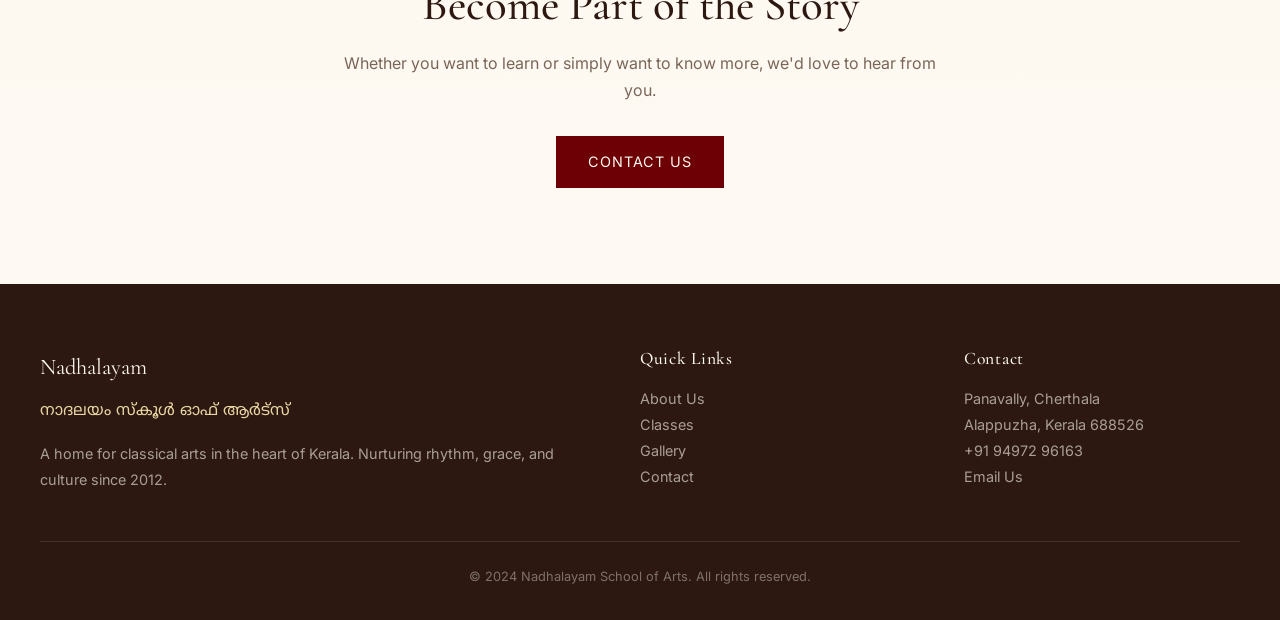
==== commit 281f05bd: "included a page called faculty, sangeetha nataka icon, founders image, fixed contact and chatbot and" ====
--- a/about.html
+++ b/about.html
@@ -4,7 +4,7 @@
   <meta charset="UTF-8">
   <meta name="viewport" content="width=device-width, initial-scale=1.0">
   <title>About — Nadhalayam School of Arts</title>
-  <meta name="description" content="The story of Nadhalayam School of Arts — founded in 2012 in Panavally, Kerala. Learn about our journey, gurus, values, and recognition by Kerala Sangeetha Nataka Akademi.">
+  <meta name="description" content="The story of Nadhalayam School of Arts — founded in 2012 in Panavally, Kerala. Learn about our founders, journey, gurus, values, and recognition by Kerala Sangeetha Nataka Akademi.">
   <link rel="stylesheet" href="css/style.css">
 </head>
 <body>
@@ -16,6 +16,7 @@
       <li><a href="index.html">Home</a></li>
       <li><a href="about.html" class="active">About</a></li>
       <li><a href="classes.html">Classes</a></li>
+      <li><a href="faculty.html">Faculty</a></li>
       <li><a href="gallery.html">Gallery</a></li>
       <li><a href="contact.html">Contact</a></li>
     </ul>
@@ -32,10 +33,80 @@
   <p>A decade of nurturing rhythm, grace, and culture — one student at a time.</p>
 </header>
 
+<!-- Meet Our Founders -->
+<section class="section">
+  <span class="section-label malayalam">സ്ഥാപകർ</span>
+  <h2>Meet Our Founders</h2>
+  <div class="section-line"></div>
+
+  <div class="founders-grid">
+    <div class="founder-card reveal">
+      <div class="founder-body">
+        <h3>Anitha A S</h3>
+        <p class="founder-role">Founder, Classical Dance Teacher &amp; Choreographer</p>
+        <p>Anitha A S is a passionate and dedicated Classical Dance Teacher with over 14 years of experience in Bharatanatyam and cultural performance training.</p>
+
+        <h4>Qualifications</h4>
+        <ul>
+          <li>Master of Arts (MA) in Bharatanatyam, securing the <strong>First Rank</strong> from RLV College of Music and Fine Arts, Thrippunithura.</li>
+          <li>Bachelor of Arts (BA) in Bharatanatyam from St. Teresa's College, Ernakulam.</li>
+          <li>Received formal education and training from the legendary masters of RLV College of Music and Fine Arts.</li>
+        </ul>
+
+        <h4>Achievements</h4>
+        <ul>
+          <li>Successfully founded Nadhalayam and has been running it for the past 14 years.</li>
+          <li>Secured the <strong>First Rank</strong> in her MA Bharatanatyam university examinations.</li>
+          <li>Recognized for her artistic creativity, disciplined teaching methods, and commitment to preserving classical dance traditions.</li>
+          <li>Successfully guided numerous students to participate and excel in various cultural competitions.</li>
+        </ul>
+
+        <h4>Highlighted Work</h4>
+        <ul>
+          <li><strong>Founder &amp; Instructor (Nadhalayam, 2012–Present):</strong> Conducts Bharatanatyam training for students of all ages, designing choreography for thematic presentations and annual programs.</li>
+          <li><strong>Educator (Bharatiya Vidya Bhavan, 2018–2026):</strong> Worked as a Classical Dance Teacher guiding students in school programs and stage presentations with a focus on expression, rhythm, and discipline.</li>
+          <li><strong>Event Mentor &amp; Coordinator:</strong> Prepares students for Kalolsavam and mentors them in stage confidence, posture, and rhythm.</li>
+          <li><strong>Cultural Competition Judge:</strong> Serves as a judge for multiple dance competitions and cultural festivals, evaluating technique and presentation.</li>
+        </ul>
+      </div>
+    </div>
+
+    <div class="founder-card reveal">
+      <div class="founder-body">
+        <h3>Sunil S (Sunil Nadhalayam)</h3>
+        <p class="founder-role">Music Educator, Vocal Trainer &amp; Performer</p>
+        <p>Sunil S is a creative and dedicated Music Teacher focused on nurturing students' musical talents through vocal training, rhythm practice, and interactive learning.</p>
+
+        <h4>Qualifications</h4>
+        <ul>
+          <li>Master of Arts (MA) in Music (Vocal), securing the <strong>Third Rank</strong> from RLV College of Music and Fine Arts, Thrippunithura.</li>
+          <li>Bachelor of Arts (BA) in Music (Vocal) from RLV College of Music and Fine Arts, Thrippunithura.</li>
+        </ul>
+
+        <h4>Achievements</h4>
+        <ul>
+          <li>Achieved the <strong>Third Rank</strong> in his MA Music (Vocal) degree.</li>
+          <li>Consistently guides students to successful participation in music competitions and cultural festivals.</li>
+          <li>Widely appreciated for his dedication, patience, and student-friendly teaching methodologies.</li>
+        </ul>
+
+        <h4>Highlighted Work</h4>
+        <ul>
+          <li><strong>Higher Education:</strong> Served for 8 years as an Assistant Professor at Hill Valley College of Education, Ernakulam.</li>
+          <li><strong>Global &amp; Local Instruction:</strong> Held positions as a music teacher for 5 years at Sree Narayana Higher Secondary School (Cherthala) and for 2 years at Kairali Kalakendram in Dubai (2011–2013).</li>
+          <li><strong>Nadhalayam Contributions:</strong> Worked as a part-time music teacher for 4 years at Nadhalayam School of Arts.</li>
+          <li><strong>Performance Coaching (2018–Present):</strong> Trains students across age groups for competitions and annual days, helping them improve voice quality and stage confidence.</li>
+          <li><strong>Program Coordination:</strong> Prepares creative lesson plans and actively coordinates musical performances, choir groups, and cultural programs.</li>
+        </ul>
+      </div>
+    </div>
+  </div>
+</section>
+
 <!-- Story Section -->
 <section class="section about-story">
-  <div class="story-image lazy-img" data-src="veena">
-    <div class="placeholder-img">✦</div>
+  <div class="story-image">
+    <img src="images/founders.png" alt="Our Founders">
   </div>
   <div class="story-text reveal">
     <span class="section-label malayalam">ആരംഭം</span>
@@ -169,7 +240,7 @@
   </div>
 </footer>
 
-<a href="https://wa.me/919497296163" class="whatsapp-float" target="_blank" rel="noopener" aria-label="Chat on WhatsApp">💬</a>
+<a href="https://wa.me/919995866345" class="whatsapp-float" target="_blank" rel="noopener" aria-label="Chat on WhatsApp"><img src="images/whatsapp.png" alt="WhatsApp" style="width:24px;height:24px;vertical-align:middle;"></a>
 
 <script src="js/main.js"></script>
 </body>
--- a/css/style.css
+++ b/css/style.css
@@ -16,8 +16,8 @@
   --cream-dark: #f3e8d7;
   --ivory: #fffff0;
   --gold: #c9a84c;
-  --gold-light: #d4a017;
-  --gold-muted: #b8860b;
+  --gold-light: #e8d5a3;
+  --gold-muted: #b8943e;
   --beige: #f5efe0;
   --warm-white: #fefaf3;
   --text-dark: #2c1810;
@@ -97,13 +97,13 @@
 .nav-logo {
   font-family: var(--font-serif);
   font-size: 1.6rem;
-  color: var(--gold-light);
+  color: var(--cream);
   text-decoration: none;
   letter-spacing: 0.02em;
   transition: color 0.3s;
 }
 
-.nav.scrolled .nav-logo { color: var(--gold-muted); }
+.nav.scrolled .nav-logo { color: var(--maroon); }
 
 .nav-links {
   display: flex;
@@ -112,7 +112,7 @@
 }
 
 .nav-links a {
-  color: var(--gold-light);
+  color: var(--cream);
   text-decoration: none;
   font-size: 0.95rem;
   font-weight: 400;
@@ -122,7 +122,7 @@
   transition: color 0.3s;
 }
 
-.nav.scrolled .nav-links a { color: var(--gold-muted); }
+.nav.scrolled .nav-links a { color: var(--text-body); }
 
 .nav-links a::after {
   content: '';
@@ -461,8 +461,8 @@
 }
 
 .recognition-badge {
-  width: 80px;
-  height: 80px;
+  width: 120px;
+  height: 120px;
   margin: 0 auto 1.5rem;
   border: 2px solid var(--gold);
   border-radius: 50%;
@@ -1071,7 +1071,7 @@
 
   .nav-links.active { right: 0; }
 
-  .nav-links a { color: var(--gold-light); font-size: 1rem; }
+  .nav-links a { color: var(--cream); font-size: 1rem; }
 
   .nav-toggle { display: flex; z-index: 1001; }
 
@@ -1111,3 +1111,165 @@
     flex: 1 1 100%;
   }
 }
+
+/* ===== Faculty ===== */
+.faculty-grid {
+  display: grid;
+  grid-template-columns: repeat(auto-fill, minmax(240px, 1fr));
+  gap: 2rem;
+  margin-top: 2rem;
+}
+
+.faculty-card {
+  background: var(--warm-white);
+  border-radius: 4px;
+  overflow: hidden;
+  box-shadow: var(--shadow-sm);
+  transition: transform 0.3s ease, box-shadow 0.3s ease;
+}
+
+.faculty-card:hover {
+  transform: translateY(-4px);
+  box-shadow: var(--shadow-md);
+}
+
+.faculty-card-img {
+  width: 100%;
+  aspect-ratio: 3/4;
+  overflow: hidden;
+  background: var(--beige);
+}
+
+.faculty-card-img img {
+  width: 100%;
+  height: 100%;
+  object-fit: cover;
+  display: block;
+  transition: transform 0.4s ease;
+}
+
+.faculty-card:hover .faculty-card-img img {
+  transform: scale(1.05);
+}
+
+.faculty-card-body {
+  padding: 1.25rem 1.25rem 1.5rem;
+  text-align: center;
+}
+
+.faculty-card-body h3 {
+  font-family: var(--font-serif);
+  font-size: 1.25rem;
+  color: var(--text-dark);
+  margin-bottom: 0.25rem;
+}
+
+.faculty-card-body p {
+  color: var(--gold-muted);
+  font-size: 0.9rem;
+  font-weight: 500;
+}
+
+/* ===== Social Links ===== */
+.social-links {
+  display: flex;
+  gap: 1rem;
+  margin-top: 1.25rem;
+  flex-wrap: wrap;
+}
+
+.social-link {
+  display: inline-flex;
+  align-items: center;
+  gap: 0.4rem;
+  padding: 0.6rem 1.2rem;
+  border: 1px solid var(--border-soft);
+  border-radius: 4px;
+  color: var(--text-body);
+  text-decoration: none;
+  font-size: 0.85rem;
+  transition: all 0.3s ease;
+}
+
+.social-link:hover {
+  border-color: var(--gold-muted);
+  color: var(--gold-muted);
+  background: var(--warm-white);
+}
+
+/* ===== Founders ===== */
+.founders-grid {
+  display: grid;
+  grid-template-columns: repeat(auto-fit, minmax(400px, 1fr));
+  gap: 2rem;
+  margin-top: 2rem;
+}
+
+.founder-card {
+  background: var(--warm-white);
+  border-radius: 4px;
+  overflow: hidden;
+  box-shadow: var(--shadow-sm);
+}
+
+
+
+.founder-body {
+  padding: 1.5rem 2rem 2rem;
+}
+
+.founder-body h3 {
+  font-family: var(--font-serif);
+  font-size: 1.5rem;
+  color: var(--text-dark);
+  margin-bottom: 0.25rem;
+}
+
+.founder-role {
+  color: var(--gold-muted);
+  font-weight: 500;
+  font-size: 0.9rem;
+  margin-bottom: 1rem;
+}
+
+.founder-body h4 {
+  font-family: var(--font-serif);
+  font-size: 1.1rem;
+  color: var(--maroon);
+  margin: 1.25rem 0 0.5rem;
+}
+
+.founder-body ul {
+  list-style: none;
+  padding: 0;
+  margin: 0;
+}
+
+.founder-body ul li {
+  position: relative;
+  padding-left: 1.25rem;
+  margin-bottom: 0.5rem;
+  color: var(--text-body);
+  font-size: 0.9rem;
+  line-height: 1.6;
+}
+
+.founder-body ul li::before {
+  content: '•';
+  position: absolute;
+  left: 0;
+  color: var(--pink);
+  font-weight: bold;
+}
+
+.founder-body p {
+  color: var(--text-body);
+  font-size: 0.95rem;
+  line-height: 1.7;
+}
+
+@media (max-width: 900px) {
+  .founders-grid {
+    grid-template-columns: 1fr;
+  }
+}
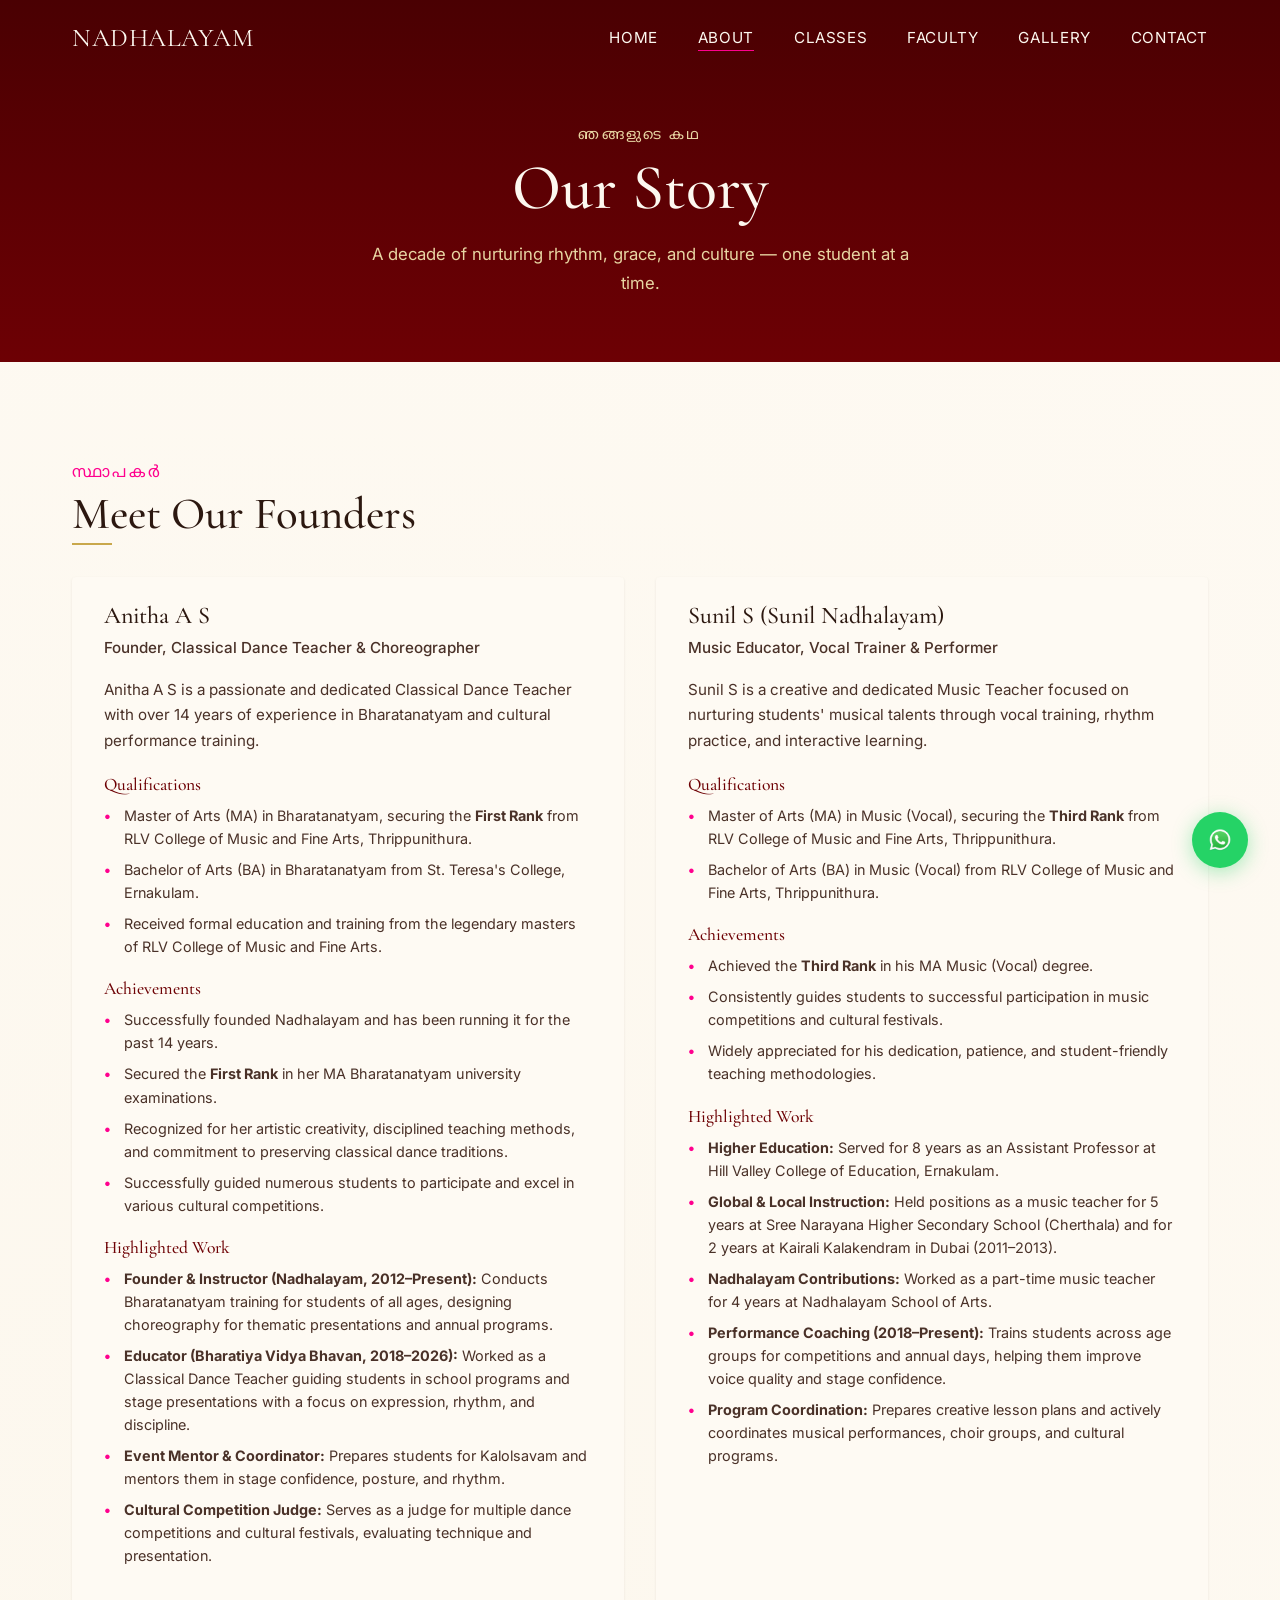
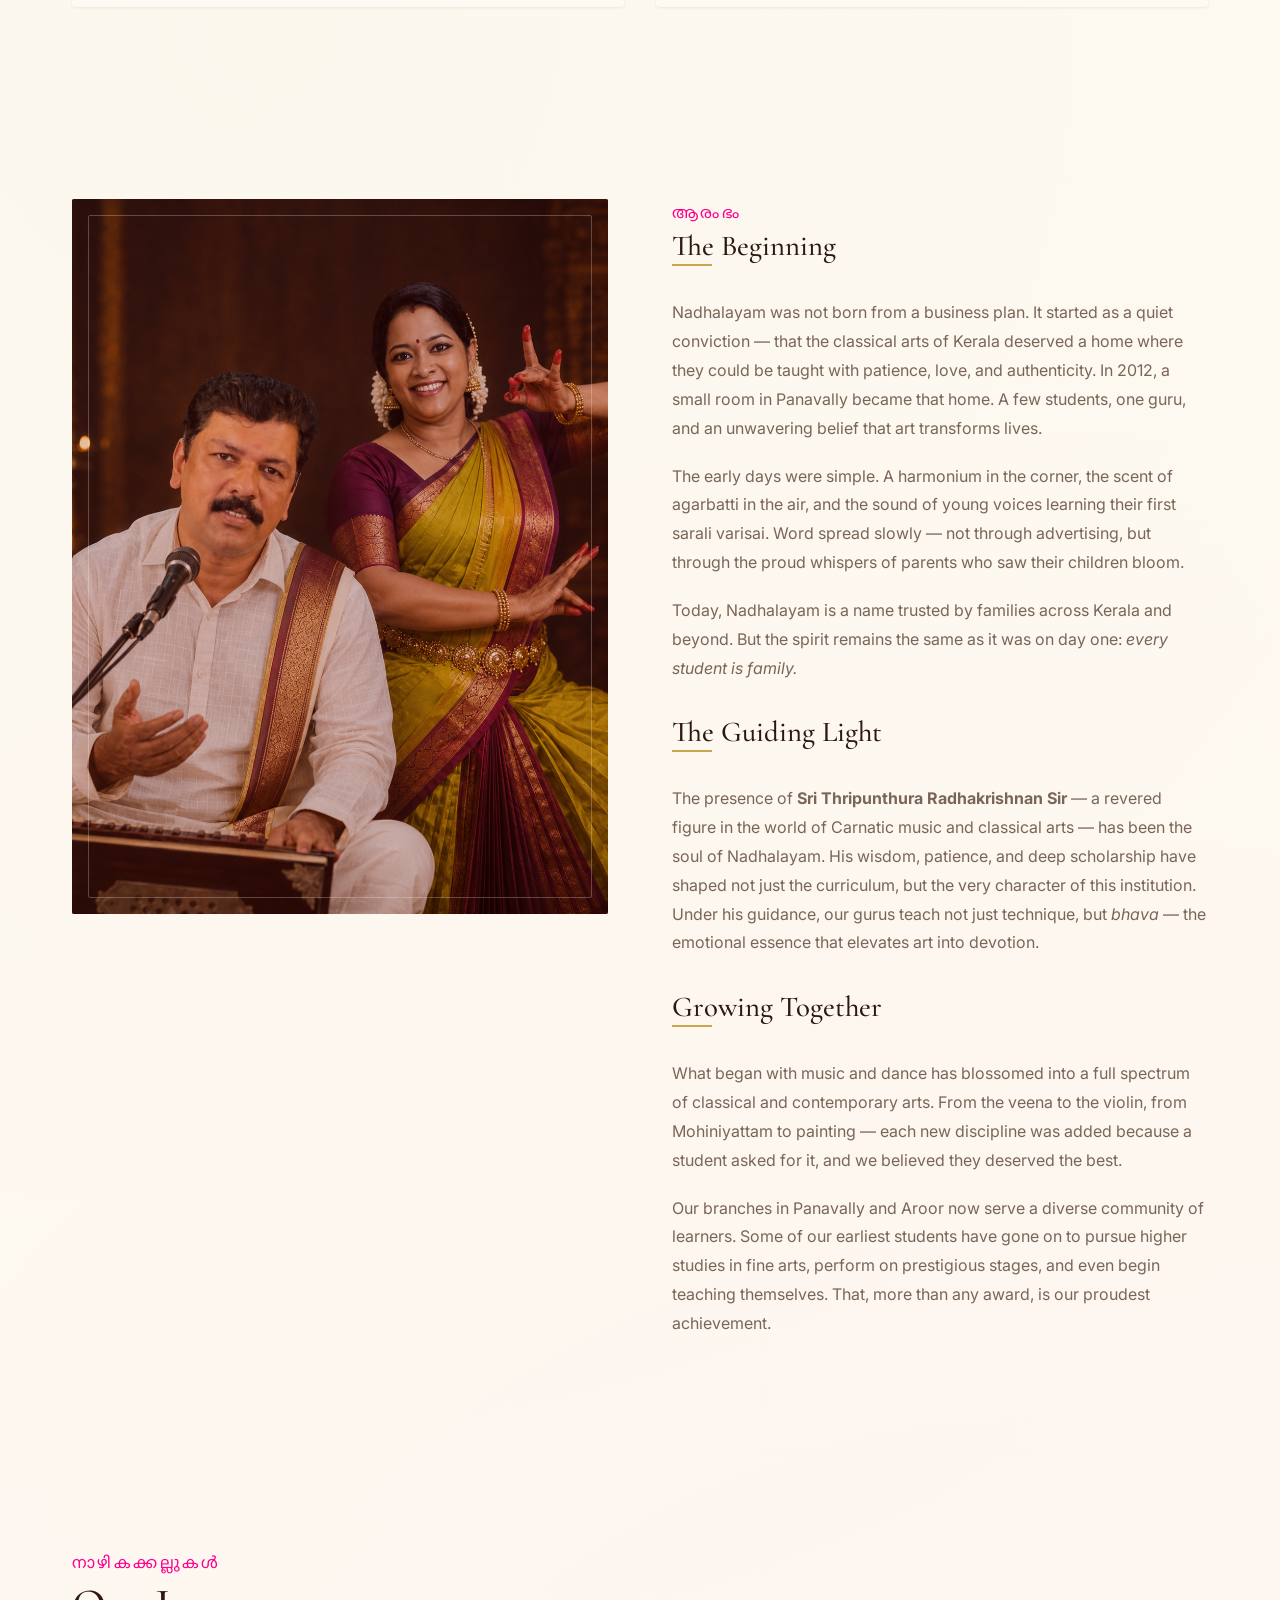
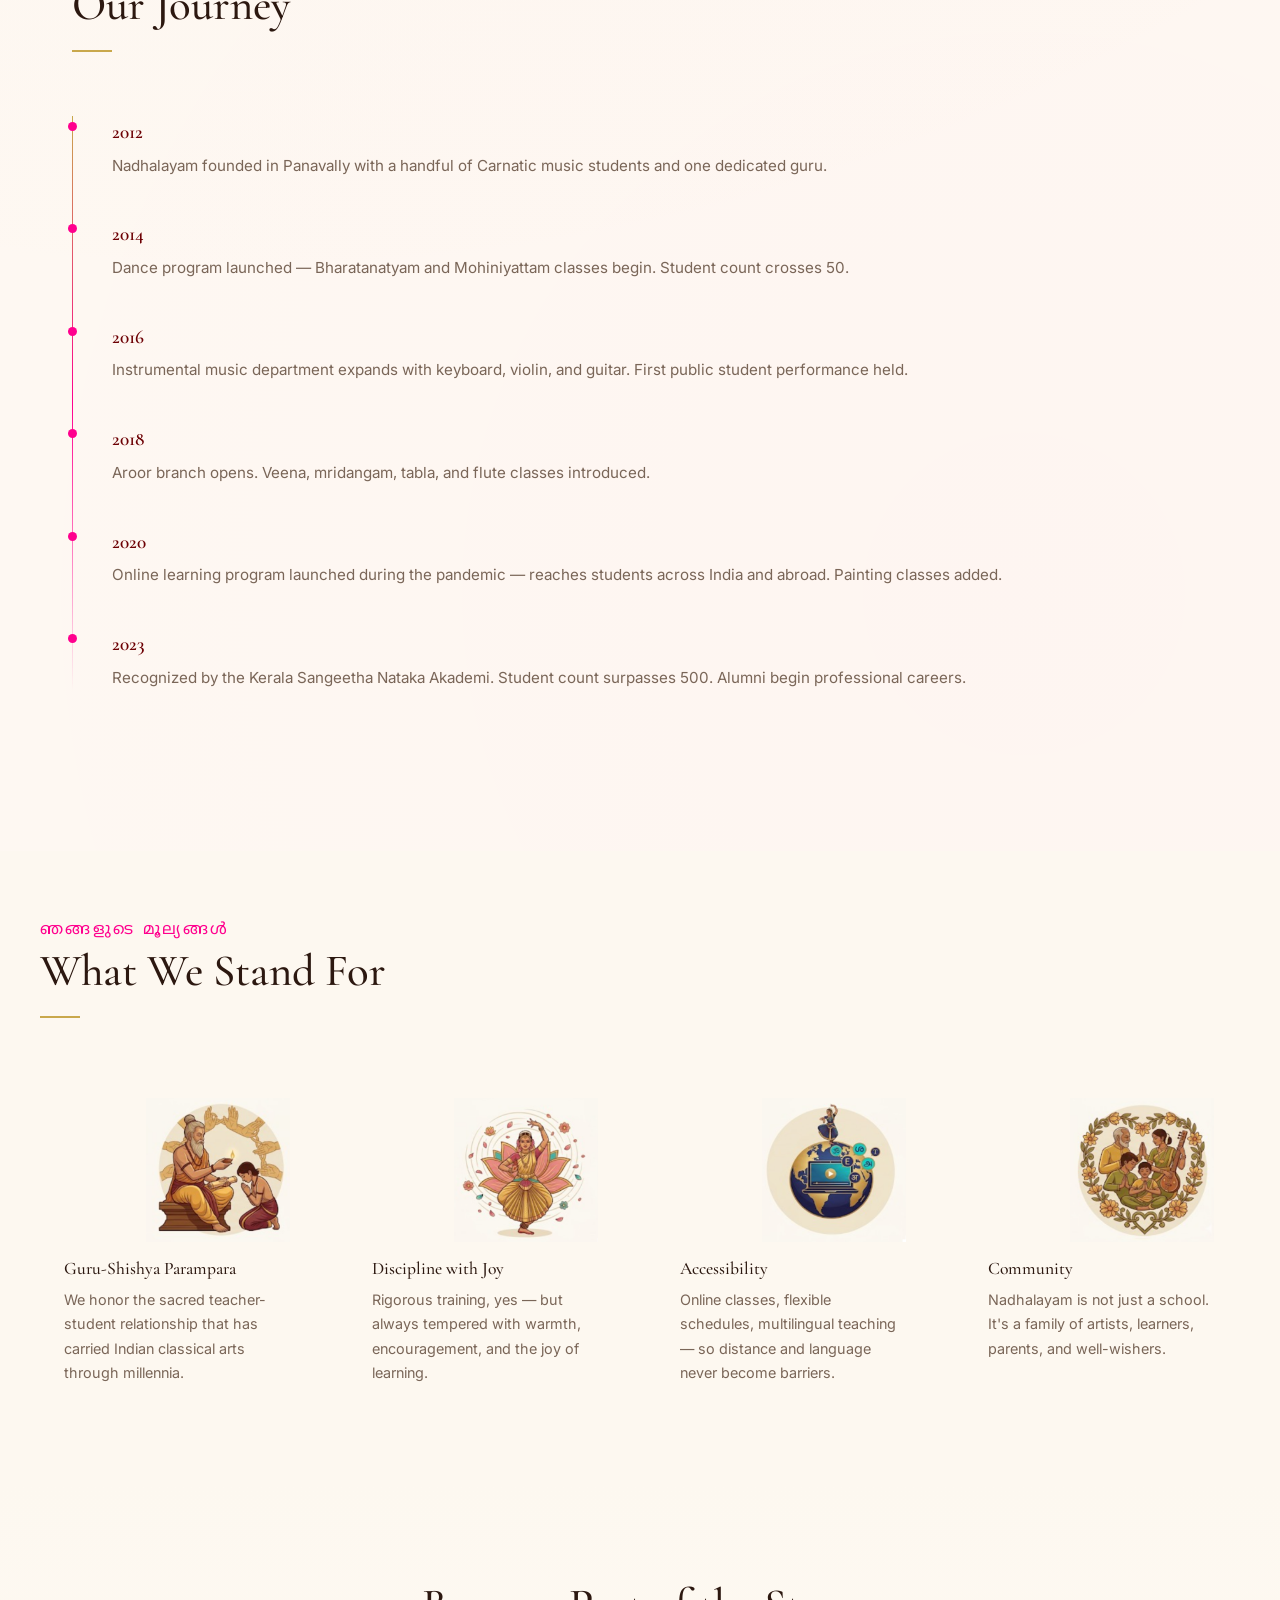
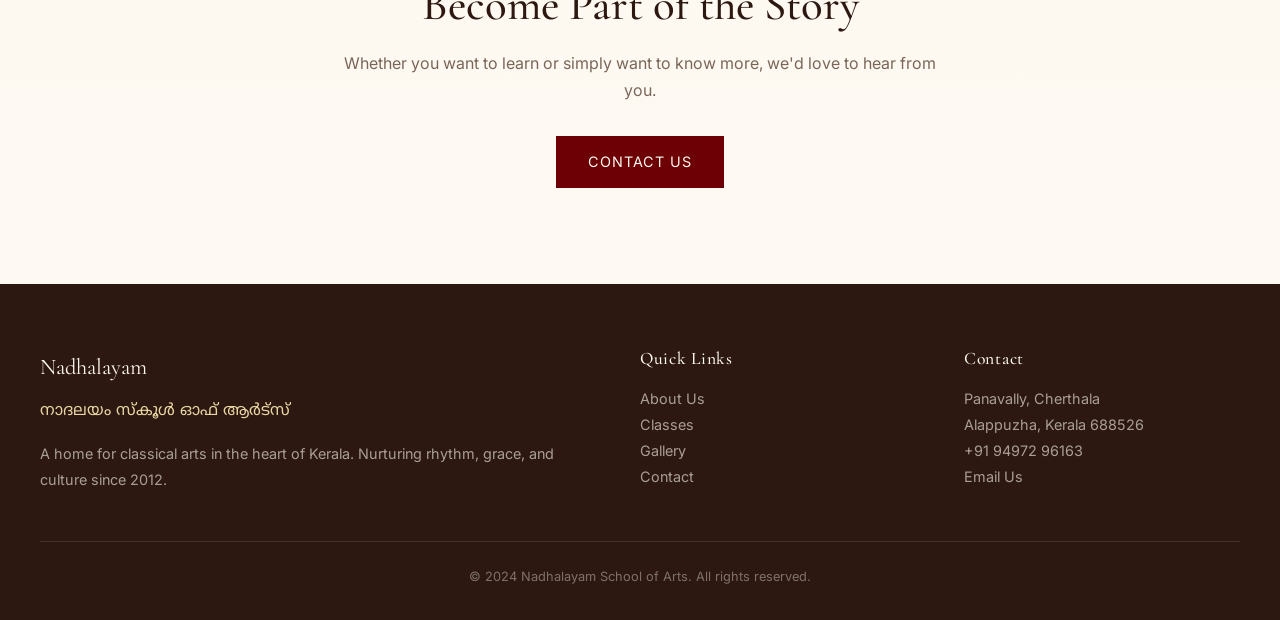
==== commit 2a475515: "titlebar" ====
--- a/about.html
+++ b/about.html
@@ -11,7 +11,7 @@
 
 <nav class="nav scrolled" id="nav">
   <div class="nav-inner">
-    <a href="index.html" class="nav-logo">Nadhalayam</a>
+    <a href="index.html" class="nav-logo">NADHALAYAM</a>
     <ul class="nav-links" id="navLinks">
       <li><a href="index.html">Home</a></li>
       <li><a href="about.html" class="active">About</a></li>
--- a/css/style.css
+++ b/css/style.css
@@ -181,6 +181,14 @@
   animation: kenburns 20s ease-in-out infinite alternate;
 }
 
+.hero-slide::after {
+  content: "";
+  position: absolute;
+  inset: 0;
+  background: radial-gradient(ellipse at center, transparent 40%, rgba(0,0,0,0.55) 100%);
+  pointer-events: none;
+}
+
 @keyframes kenburns {
   0% { transform: scale(1); }
   100% { transform: scale(1.1); }
@@ -1072,6 +1080,7 @@
   .nav-links.active { right: 0; }
 
   .nav-links a { color: var(--cream); font-size: 1rem; }
+  .nav.scrolled .nav-links a { color: var(--cream); }
 
   .nav-toggle { display: flex; z-index: 1001; }
 
@@ -1091,7 +1100,9 @@
 
   .section { padding: 4rem 1.5rem; }
 
-
+  .hero { height: auto; min-height: 60vh; }
+  .hero-slide { background-size: cover; }
+  .hero-slide-swap { background-size: 100% auto; background-repeat: no-repeat; background-color: var(--maroon-dark); background-image: url('../images/coverpage2.jpeg') !important; }
 
   .since-stats { gap: 1.5rem; }
 
@@ -1110,6 +1121,41 @@
   .class-info-grid > * {
     flex: 1 1 100%;
   }
+}
+
+
+/* ===== Gallery Videos ===== */
+.gallery-item.gallery-video {
+  cursor: default;
+}
+
+.video-wrapper {
+  position: relative;
+  width: 100%;
+  padding-bottom: 56.25%;
+  background: var(--maroon-dark);
+}
+
+.video-wrapper {
+  position: relative;
+  width: 100%;
+  padding-bottom: 56.25%;
+  background: var(--maroon-dark);
+}
+
+.video-click-overlay {
+  position: absolute;
+  inset: 0;
+  z-index: 10;
+  cursor: pointer;
+}
+
+.video-wrapper iframe {
+  position: absolute;
+  inset: 0;
+  width: 100%;
+  height: 100%;
+  border: none;
 }
 
 /* ===== Faculty ===== */
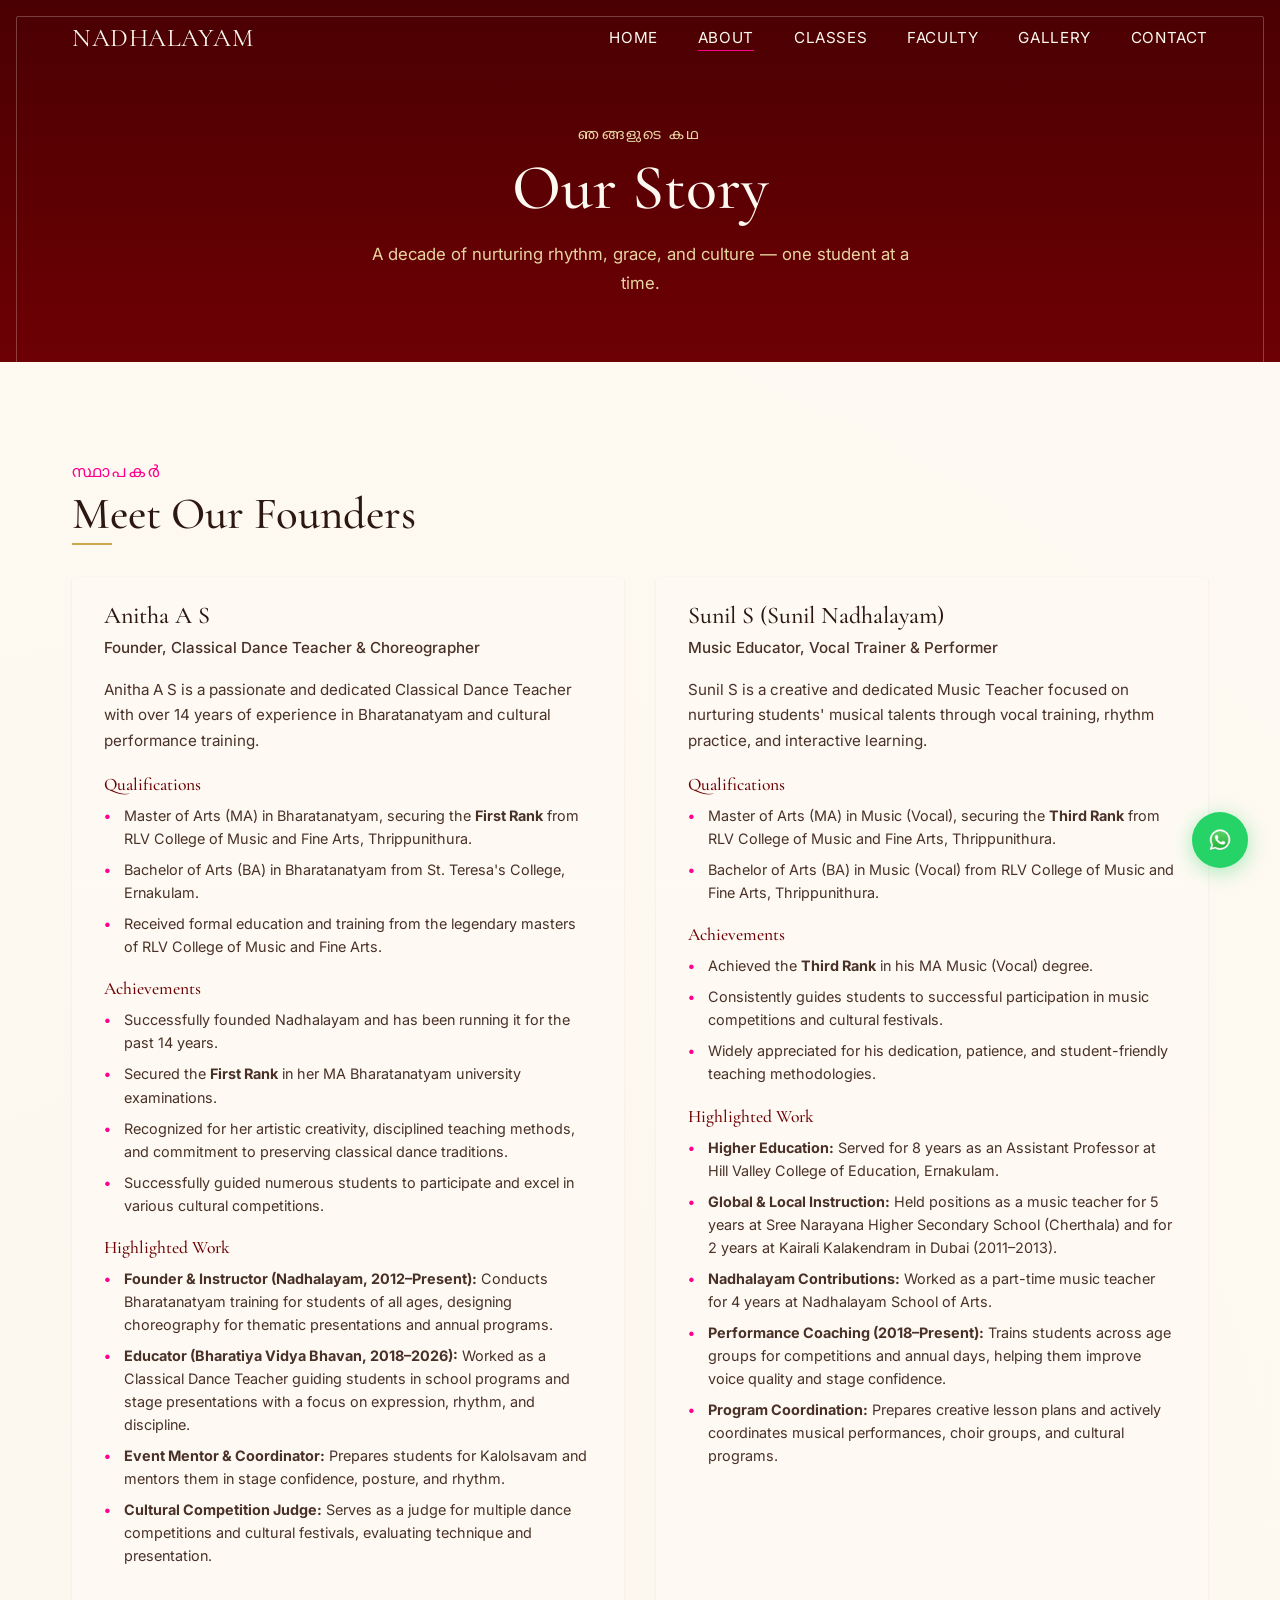
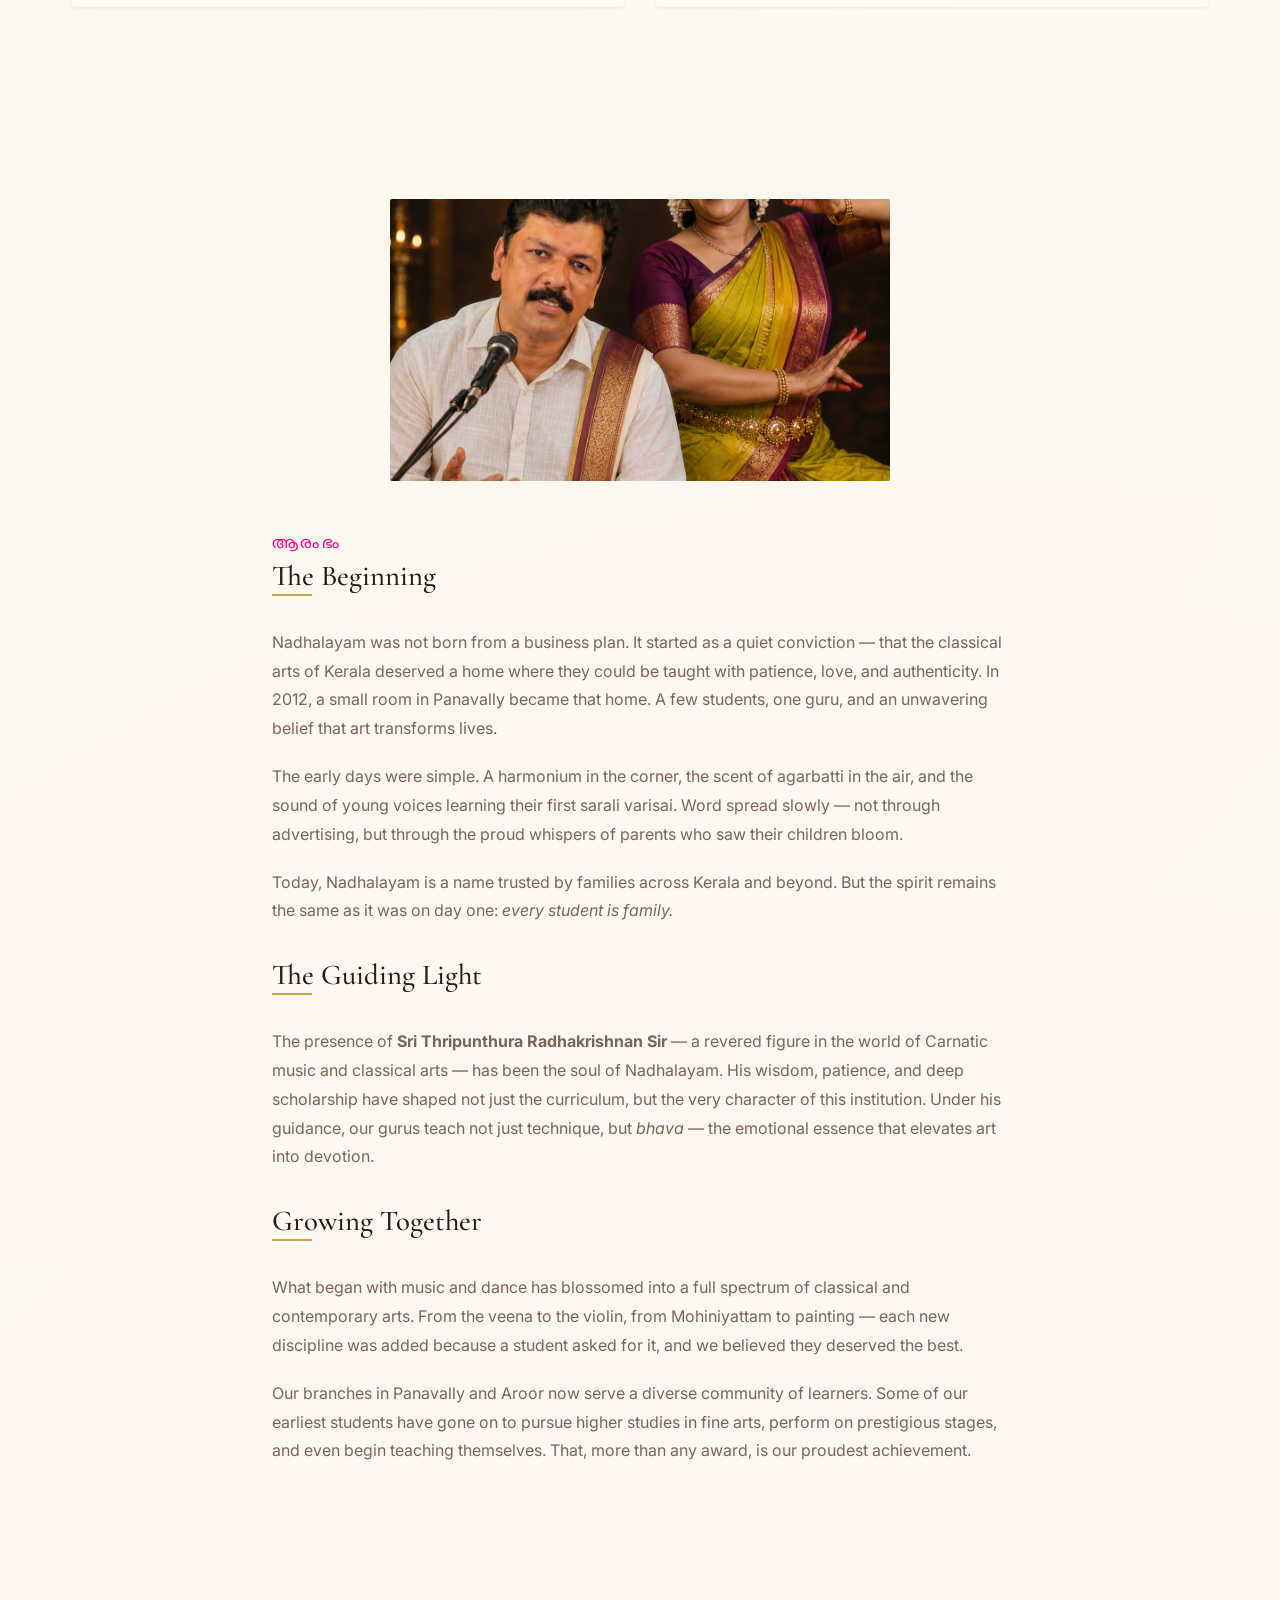
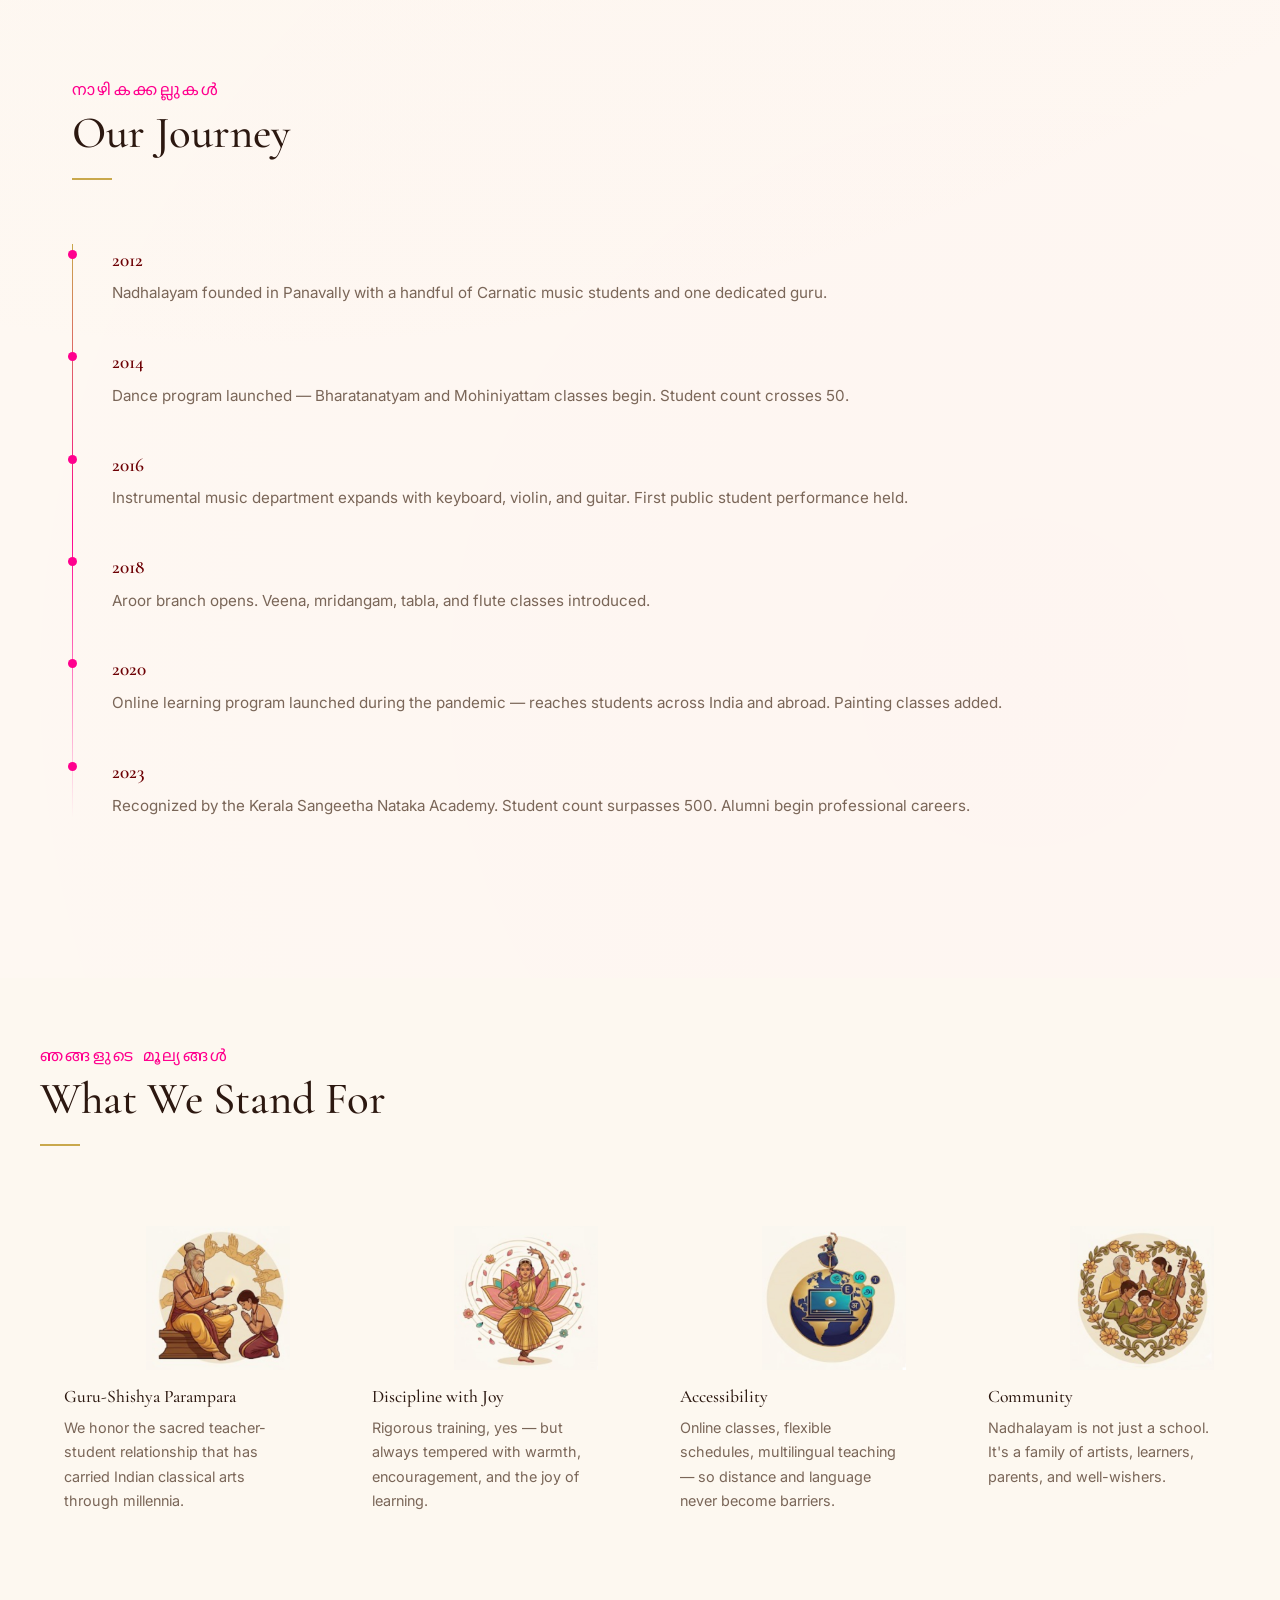
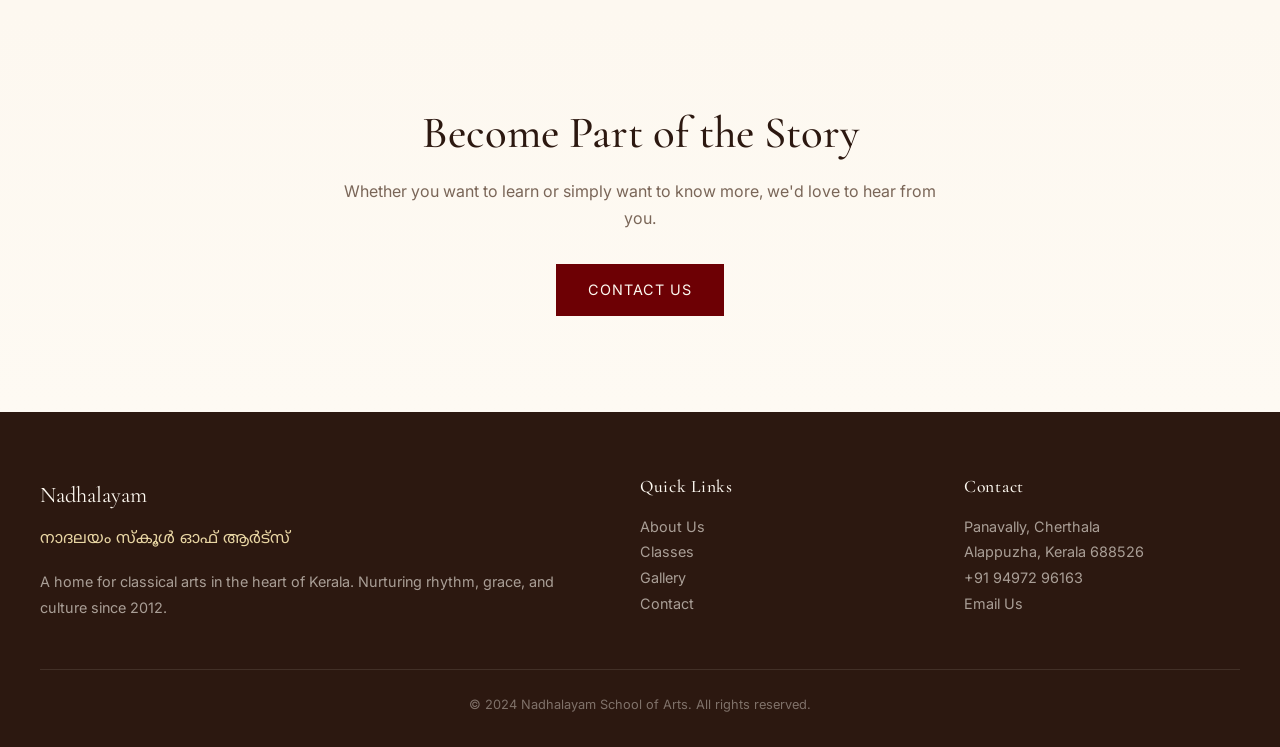
==== commit ddfcaf0b: "the about page is messed up!" ====
--- a/about.html
+++ b/about.html
@@ -4,7 +4,7 @@
   <meta charset="UTF-8">
   <meta name="viewport" content="width=device-width, initial-scale=1.0">
   <title>About — Nadhalayam School of Arts</title>
-  <meta name="description" content="The story of Nadhalayam School of Arts — founded in 2012 in Panavally, Kerala. Learn about our founders, journey, gurus, values, and recognition by Kerala Sangeetha Nataka Akademi.">
+  <meta name="description" content="The story of Nadhalayam School of Arts — founded in 2012 in Panavally, Kerala. Learn about our founders, journey, gurus, values, and recognition by Kerala Sangeetha Nataka Academy.">
   <link rel="stylesheet" href="css/style.css">
 </head>
 <body>
@@ -168,7 +168,7 @@
     </div>
     <div class="timeline-item">
       <div class="timeline-year">2023</div>
-      <div class="timeline-text">Recognized by the Kerala Sangeetha Nataka Akademi. Student count surpasses 500. Alumni begin professional careers.</div>
+      <div class="timeline-text">Recognized by the Kerala Sangeetha Nataka Academy. Student count surpasses 500. Alumni begin professional careers.</div>
     </div>
   </div>
 </section>
--- a/css/style.css
+++ b/css/style.css
@@ -657,16 +657,18 @@
 
 /* ===== About Page ===== */
 .about-story {
-  display: grid;
-  grid-template-columns: 1fr 1fr;
-  gap: 4rem;
-  align-items: start;
+  display: flex;
+  flex-direction: column;
+  align-items: center;
+  gap: 3rem;
+  max-width: 800px;
+  margin: 0 auto;
 }
 
 .story-image {
-  position: sticky;
-  top: 6rem;
-  aspect-ratio: 3/4;
+  width: 100%;
+  max-width: 500px;
+  aspect-ratio: 16/9;
   background: linear-gradient(135deg, var(--maroon-light), var(--maroon));
   border-radius: 2px;
   overflow: hidden;
@@ -676,7 +678,6 @@
   width: 100%;
   height: 100%;
   object-fit: cover;
-  opacity: 0.8;
 }
 
 .story-image::after {
@@ -1091,7 +1092,7 @@
     gap: 2rem;
   }
 
-  .story-image { position: static; }
+  .story-image { width: 100%; }
 
   .footer-grid {
     grid-template-columns: 1fr;
@@ -1319,3 +1320,41 @@
     grid-template-columns: 1fr;
   }
 }
+
+.map-link {
+  display: flex;
+  align-items: center;
+  justify-content: center;
+  width: 100%;
+  min-height: 350px;
+  background: var(--beige);
+  border-radius: 2px;
+  text-decoration: none;
+  transition: background 0.3s;
+}
+
+.map-link:hover {
+  background: var(--cream-dark);
+}
+
+.map-preview {
+  display: flex;
+  flex-direction: column;
+  align-items: center;
+  gap: 0.75rem;
+}
+
+.map-pin {
+  font-size: 3rem;
+}
+
+.map-label {
+  font-family: var(--font-serif);
+  font-size: 1.1rem;
+  color: var(--text-dark);
+}
+
+.map-sublabel {
+  font-size: 0.85rem;
+  color: var(--text-muted);
+}
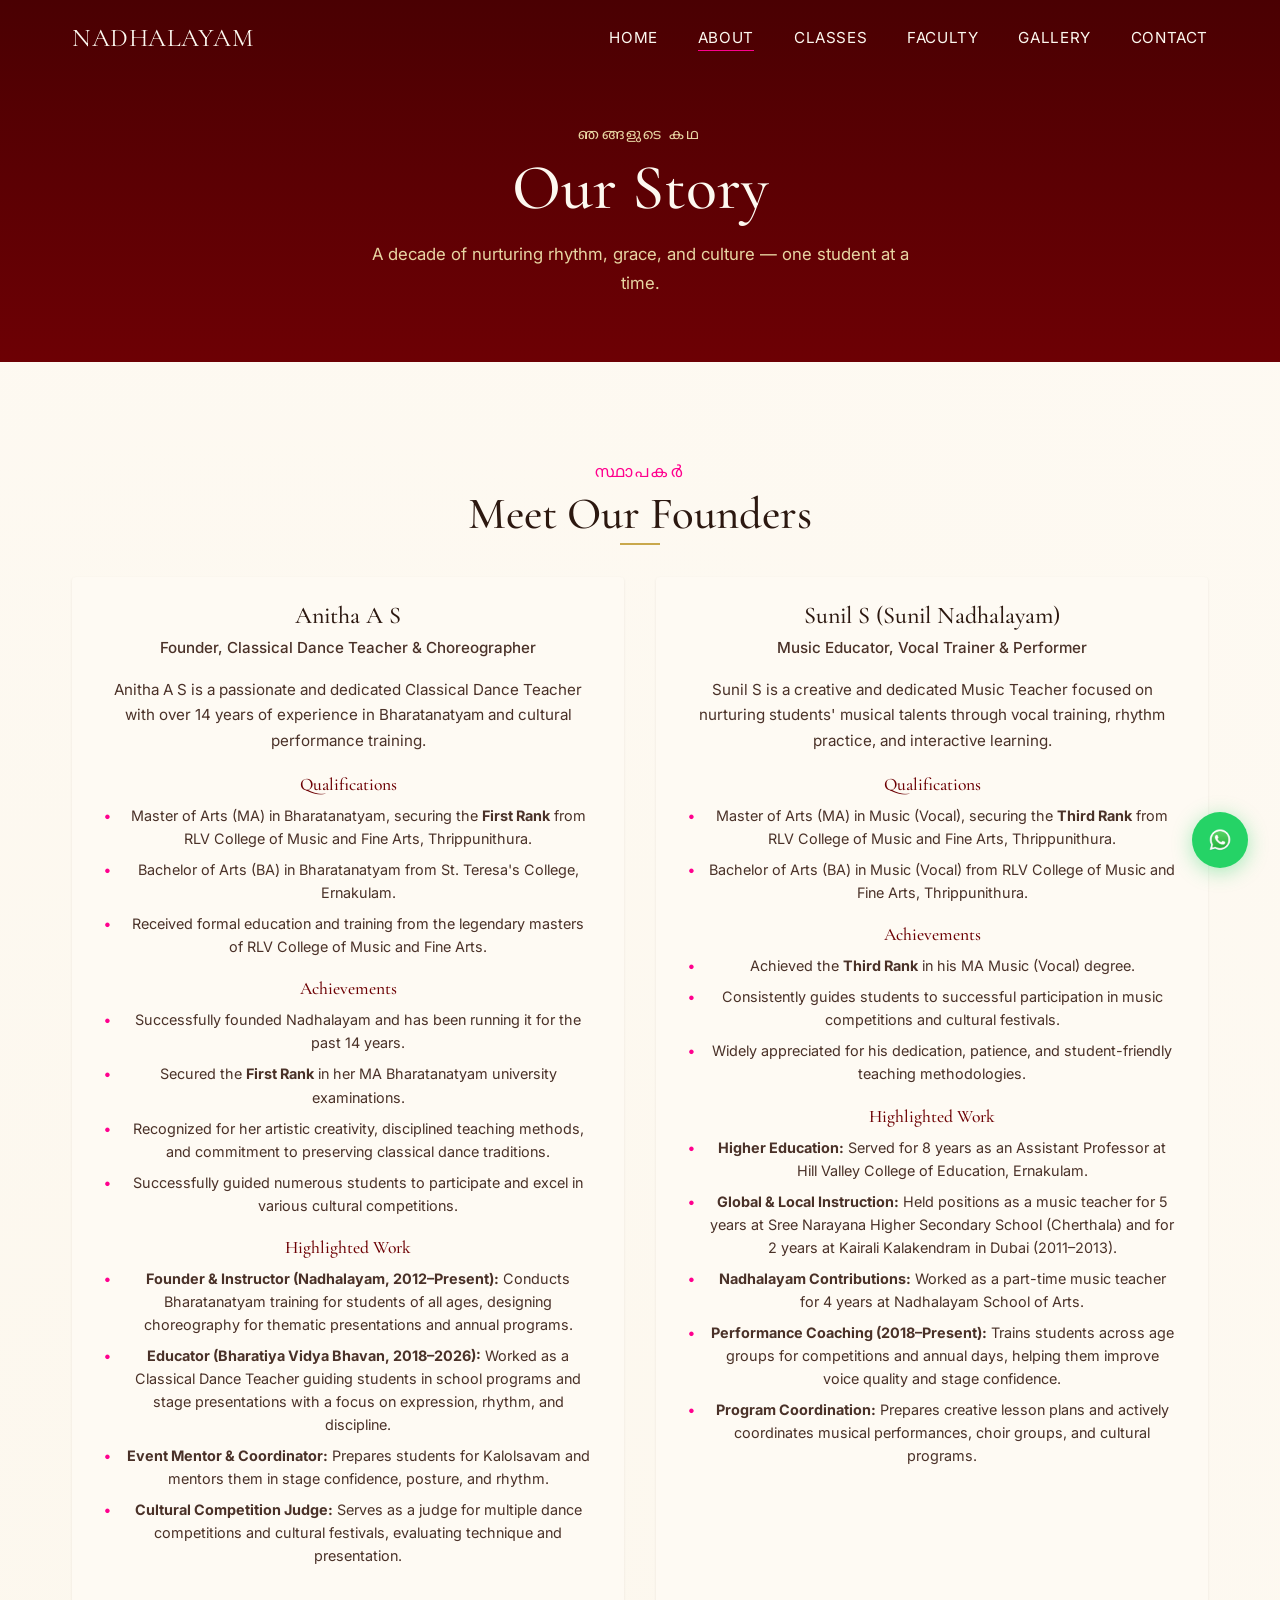
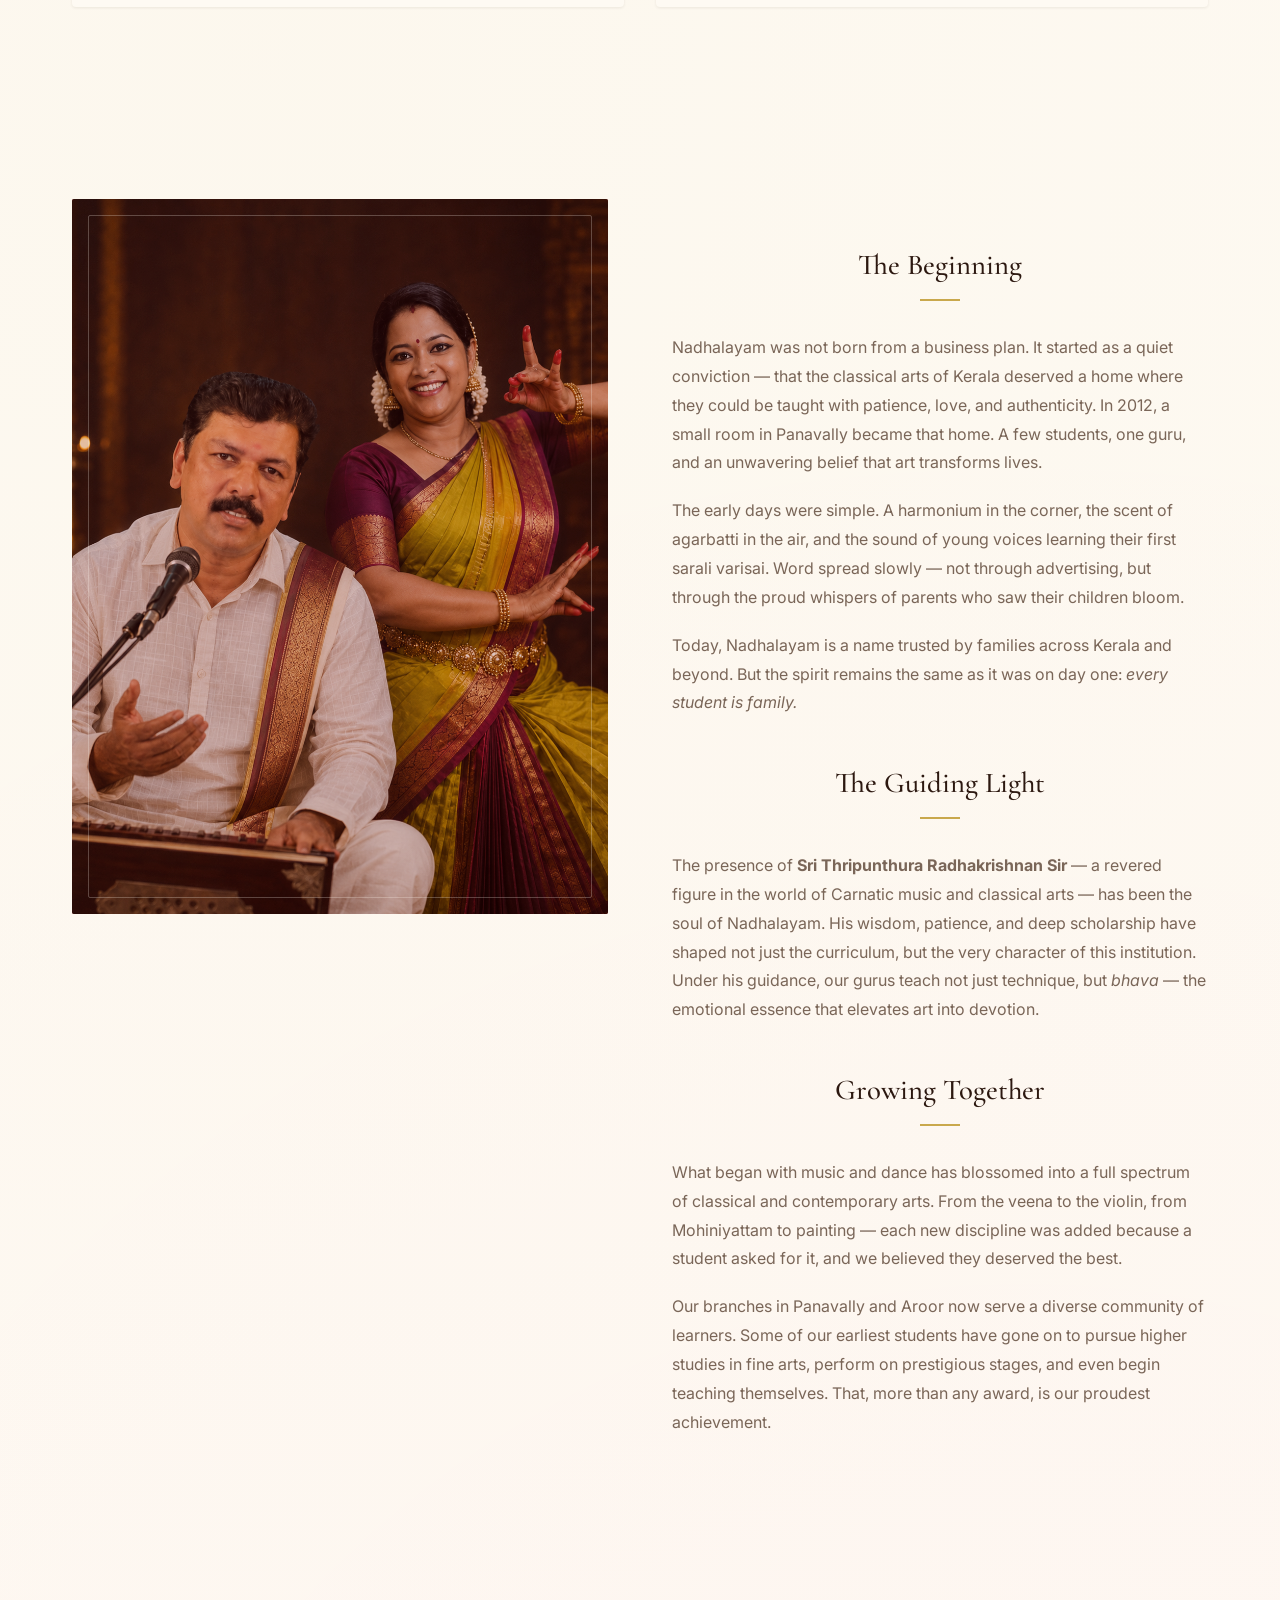
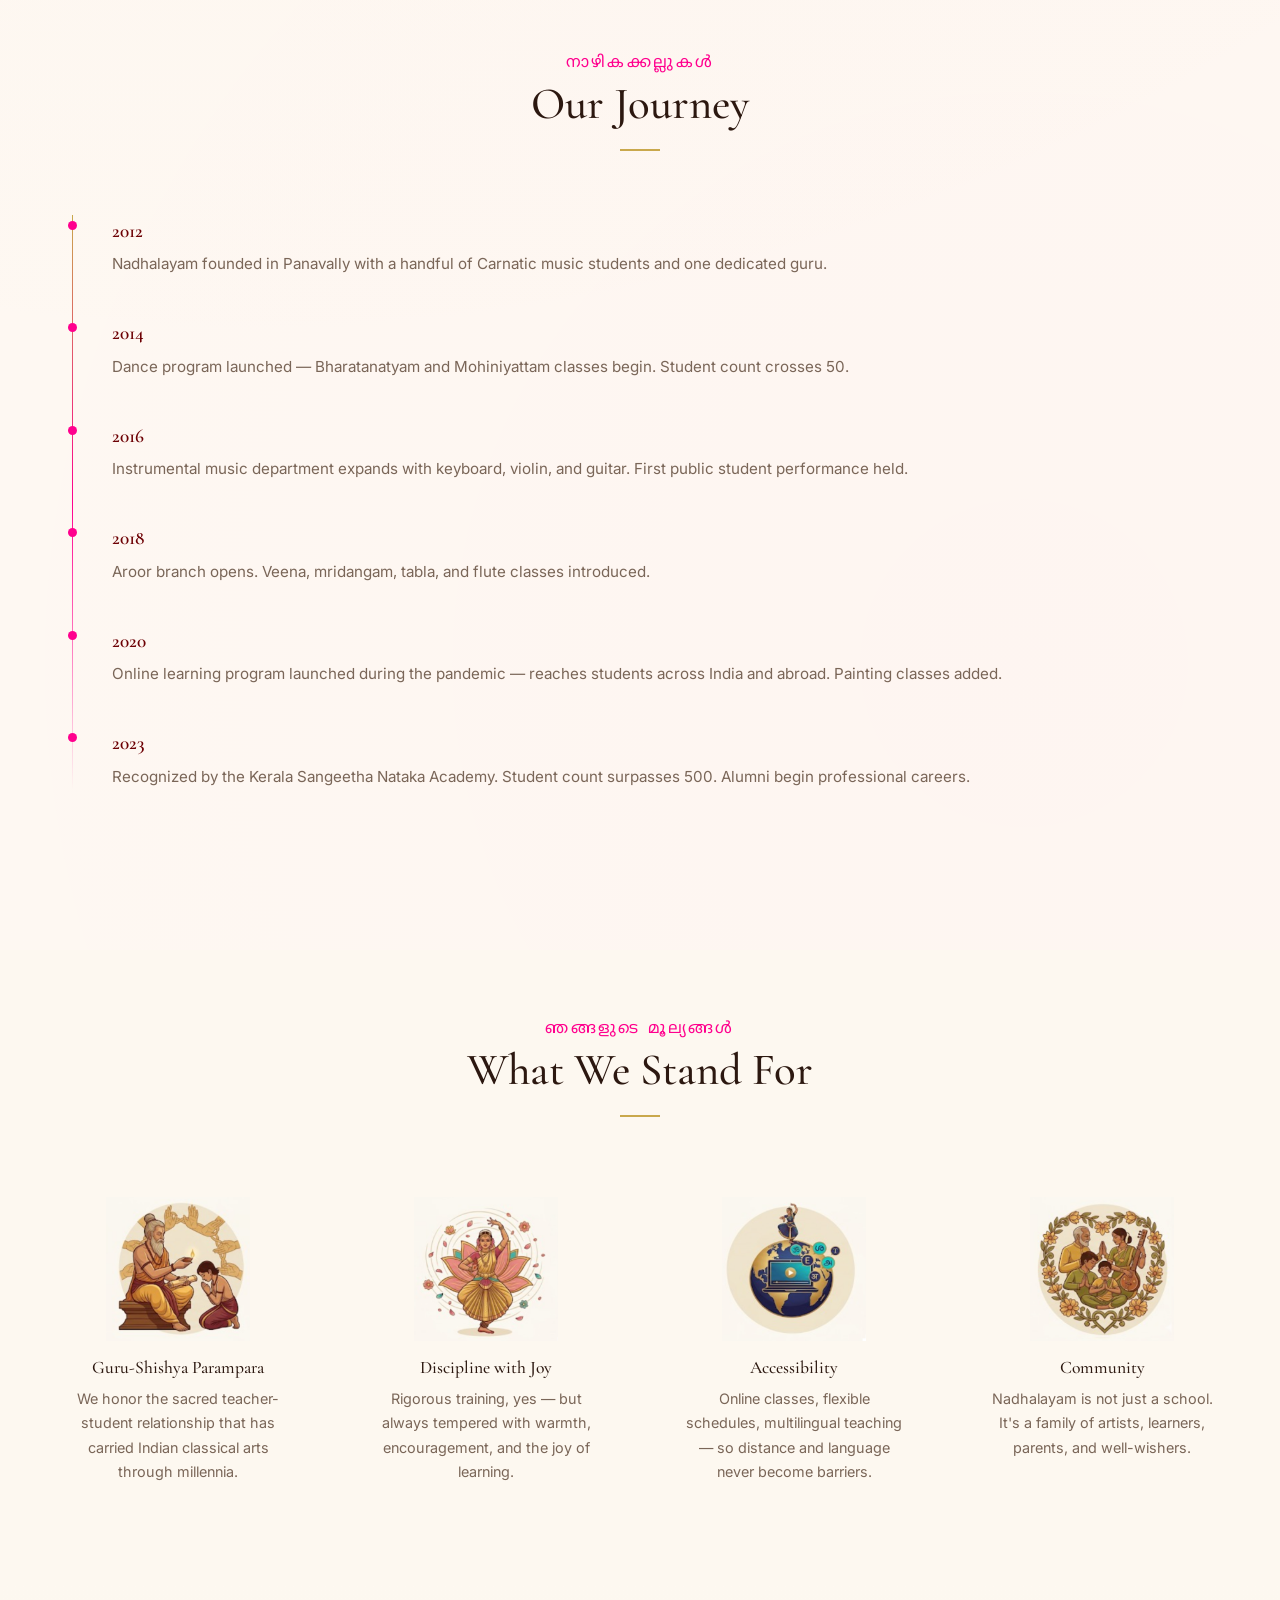
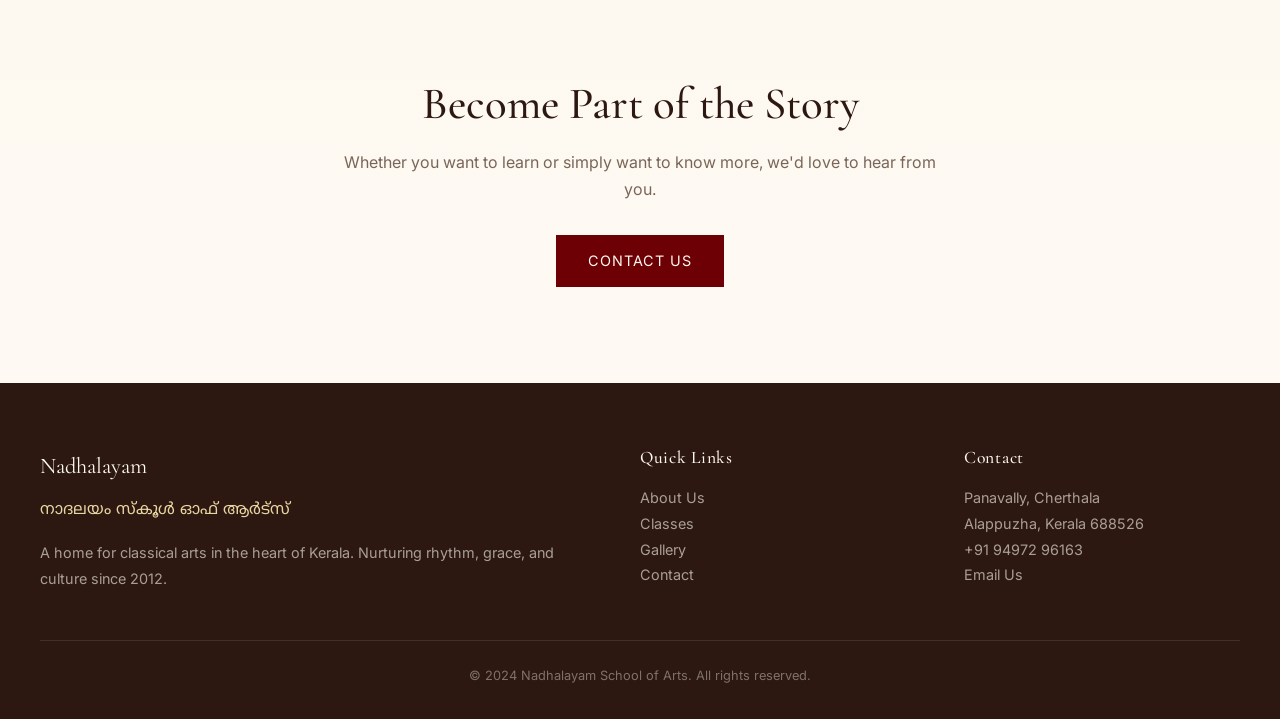
==== commit efccb1a9: "Finished centring those stupid divs" ====
--- a/about.html
+++ b/about.html
@@ -34,10 +34,10 @@
 </header>
 
 <!-- Meet Our Founders -->
-<section class="section">
+<section class="section" style="text-align:center;">
   <span class="section-label malayalam">സ്ഥാപകർ</span>
   <h2>Meet Our Founders</h2>
-  <div class="section-line"></div>
+  <div class="section-line" style="margin:0 auto 2rem;"></div>
 
   <div class="founders-grid">
     <div class="founder-card reveal">
@@ -109,9 +109,8 @@
     <img src="images/founders.png" alt="Our Founders">
   </div>
   <div class="story-text reveal">
-    <span class="section-label malayalam">ആരംഭം</span>
-    <h3>The Beginning</h3>
-    <div class="section-line"></div>
+    <h3 style="margin-top:3rem;margin-bottom:1rem;text-align:center">The Beginning</h3>
+    <div class="section-line" style="margin:0 auto 2rem;"></div>
     <p>
       Nadhalayam was not born from a business plan. It started as a quiet conviction — that the classical arts of Kerala deserved a home where they could be taught with patience, love, and authenticity. In 2012, a small room in Panavally became that home. A few students, one guru, and an unwavering belief that art transforms lives.
     </p>
@@ -122,14 +121,14 @@
       Today, Nadhalayam is a name trusted by families across Kerala and beyond. But the spirit remains the same as it was on day one: <em>every student is family.</em>
     </p>
 
-    <h3 style="margin-top:2rem;">The Guiding Light</h3>
-    <div class="section-line"></div>
+    <h3 style="margin-top:3rem;margin-bottom:1rem;text-align:center;">The Guiding Light</h3>
+    <div class="section-line" style="margin:0 auto 2rem;"></div>
     <p>
       The presence of <strong>Sri Thripunthura Radhakrishnan Sir</strong> — a revered figure in the world of Carnatic music and classical arts — has been the soul of Nadhalayam. His wisdom, patience, and deep scholarship have shaped not just the curriculum, but the very character of this institution. Under his guidance, our gurus teach not just technique, but <em>bhava</em> — the emotional essence that elevates art into devotion.
     </p>
 
-    <h3 style="margin-top:2rem;">Growing Together</h3>
-    <div class="section-line"></div>
+    <h3 style="margin-top:3rem;margin-bottom:1rem;text-align:center;">Growing Together</h3>
+    <div class="section-line" style="margin:0 auto 2rem;"></div>
     <p>
       What began with music and dance has blossomed into a full spectrum of classical and contemporary arts. From the veena to the violin, from Mohiniyattam to painting — each new discipline was added because a student asked for it, and we believed they deserved the best.
     </p>
@@ -141,9 +140,9 @@
 
 <!-- Timeline -->
 <section class="section reveal">
-  <span class="section-label malayalam">നാഴികക്കല്ലുകൾ</span>
-  <h2 class="section-title">Our Journey</h2>
-  <div class="section-line"></div>
+  <div style="text-align:center"><span class="section-label malayalam">നാഴികക്കല്ലുകൾ</span></div>
+  <h2 class="section-title" style="text-align:center">Our Journey</h2>
+  <div class="section-line" style="margin:0 auto 2rem;"></div>
 
   <div class="timeline">
     <div class="timeline-item">
@@ -176,28 +175,28 @@
 <!-- Values -->
 <section class="section reveal" style="background:var(--cream); padding:4rem 2rem; max-width:100%;">
   <div style="max-width:1200px; margin:0 auto;">
-    <span class="section-label malayalam">ഞങ്ങളുടെ മൂല്യങ്ങൾ</span>
-    <h2 class="section-title">What We Stand For</h2>
-    <div class="section-line"></div>
+    <div style="text-align:center"><span class="section-label malayalam">ഞങ്ങളുടെ മൂല്യങ്ങൾ</span></div>
+    <div style="text-align:center"><h2 class="section-title">What We Stand For</h2></div>
+    <div class="section-line" style="margin:0 auto 2rem;"></div>
 
     <div class="why-grid">
       <div class="why-item">
-        <div class="why-icon"><img src="icons/guru.png" alt="" width="144" height="144" style="display:block"></div>
+        <div class="why-icon"><img src="icons/guru.png" alt="" width="144" height="144" style="display:block;margin:0 auto"></div>
         <h4>Guru-Shishya Parampara</h4>
         <p>We honor the sacred teacher-student relationship that has carried Indian classical arts through millennia.</p>
       </div>
       <div class="why-item">
-        <div class="why-icon"><img src="icons/discipline.png" alt="" width="144" height="144" style="display:block"></div>
+        <div class="why-icon"><img src="icons/discipline.png" alt="" width="144" height="144" style="display:block;margin:0 auto"></div>
         <h4>Discipline with Joy</h4>
         <p>Rigorous training, yes — but always tempered with warmth, encouragement, and the joy of learning.</p>
       </div>
       <div class="why-item">
-        <div class="why-icon"><img src="icons/accessibility.png" alt="" width="144" height="144" style="display:block"></div>
+        <div class="why-icon"><img src="icons/accessibility.png" alt="" width="144" height="144" style="display:block;margin:0 auto"></div>
         <h4>Accessibility</h4>
         <p>Online classes, flexible schedules, multilingual teaching — so distance and language never become barriers.</p>
       </div>
       <div class="why-item">
-        <div class="why-icon"><img src="icons/community.png" alt="" width="144" height="144" style="display:block"></div>
+        <div class="why-icon"><img src="icons/community.png" alt="" width="144" height="144" style="display:block;margin:0 auto"></div>
         <h4>Community</h4>
         <p>Nadhalayam is not just a school. It's a family of artists, learners, parents, and well-wishers.</p>
       </div>
--- a/css/style.css
+++ b/css/style.css
@@ -1,3 +1,4 @@
+
 /* ===== Fonts ===== */
 @import url('https://fonts.googleapis.com/css2?family=Cormorant+Garamond:ital,wght@0,300;0,400;0,500;0,600;0,700;1,400;1,500&family=Inter:wght@300;400;500;600&family=Noto+Sans+Malayalam:wght@300;400;500;600;700&display=swap');
 
@@ -431,23 +432,20 @@
 
 .why-item {
   padding: 2rem 1.5rem;
+  text-align: center;
 }
 
 .why-icon {
   width: auto;
   height: auto;
   min-height: 48px;
-  max-width: 64px;
   margin: 0 auto 1rem;
-  display: block;
+  display: flex;
+  align-items: center;
+  justify-content: center;
   color: var(--gold-muted);
 }
 
-.why-item img.why-icon {
-  width: 56px;
-  height: 56px;
-  object-fit: contain;
-}
 
 .why-item h4 {
   font-family: var(--font-serif);
@@ -657,18 +655,16 @@
 
 /* ===== About Page ===== */
 .about-story {
-  display: flex;
-  flex-direction: column;
-  align-items: center;
-  gap: 3rem;
-  max-width: 800px;
-  margin: 0 auto;
+  display: grid;
+  grid-template-columns: 1fr 1fr;
+  gap: 4rem;
+  align-items: start;
 }
 
 .story-image {
-  width: 100%;
-  max-width: 500px;
-  aspect-ratio: 16/9;
+  position: sticky;
+  top: 6rem;
+  aspect-ratio: 3/4;
   background: linear-gradient(135deg, var(--maroon-light), var(--maroon));
   border-radius: 2px;
   overflow: hidden;
@@ -678,6 +674,7 @@
   width: 100%;
   height: 100%;
   object-fit: cover;
+  opacity: 0.8;
 }
 
 .story-image::after {
@@ -1092,7 +1089,7 @@
     gap: 2rem;
   }
 
-  .story-image { width: 100%; }
+  .story-image { position: static; }
 
   .footer-grid {
     grid-template-columns: 1fr;
@@ -1253,6 +1250,7 @@
 }
 
 .founder-card {
+  text-align: center;
   background: var(--warm-white);
   border-radius: 4px;
   overflow: hidden;
@@ -1320,41 +1318,3 @@
     grid-template-columns: 1fr;
   }
 }
-
-.map-link {
-  display: flex;
-  align-items: center;
-  justify-content: center;
-  width: 100%;
-  min-height: 350px;
-  background: var(--beige);
-  border-radius: 2px;
-  text-decoration: none;
-  transition: background 0.3s;
-}
-
-.map-link:hover {
-  background: var(--cream-dark);
-}
-
-.map-preview {
-  display: flex;
-  flex-direction: column;
-  align-items: center;
-  gap: 0.75rem;
-}
-
-.map-pin {
-  font-size: 3rem;
-}
-
-.map-label {
-  font-family: var(--font-serif);
-  font-size: 1.1rem;
-  color: var(--text-dark);
-}
-
-.map-sublabel {
-  font-size: 0.85rem;
-  color: var(--text-muted);
-}
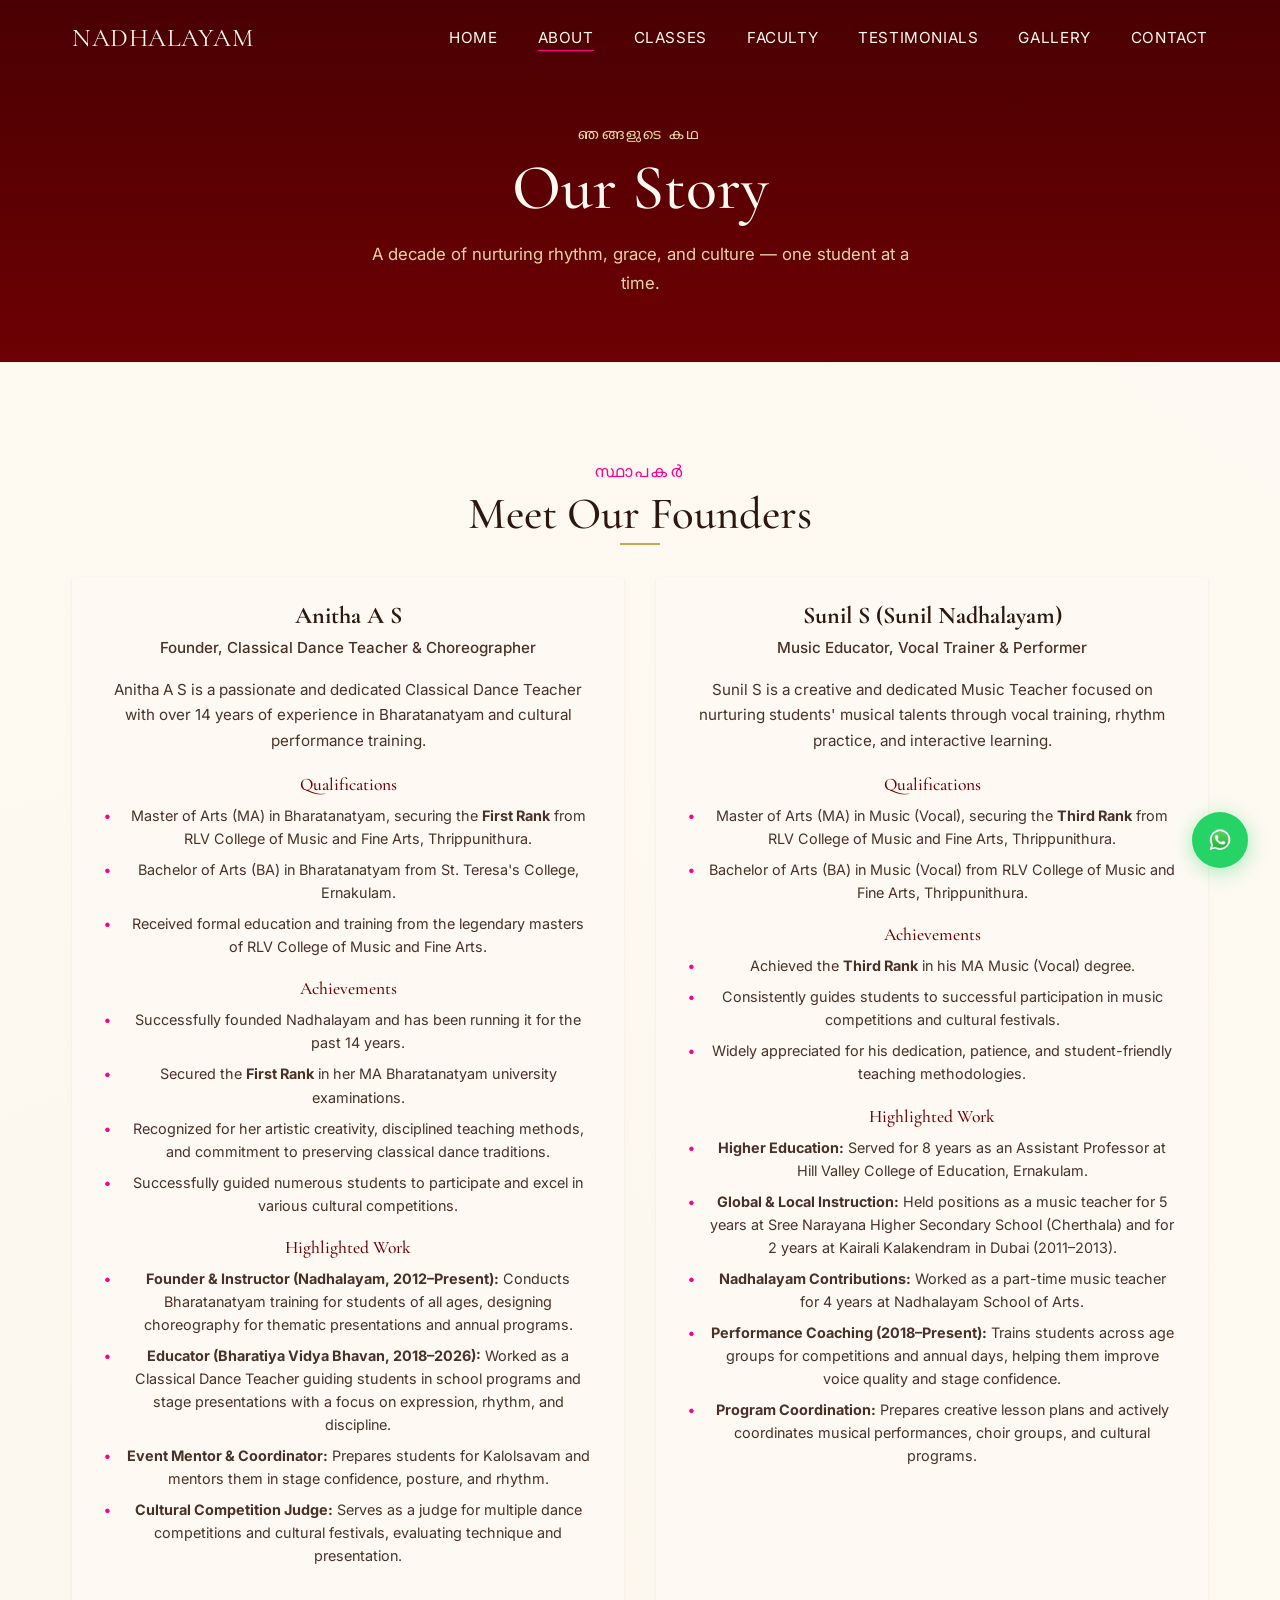
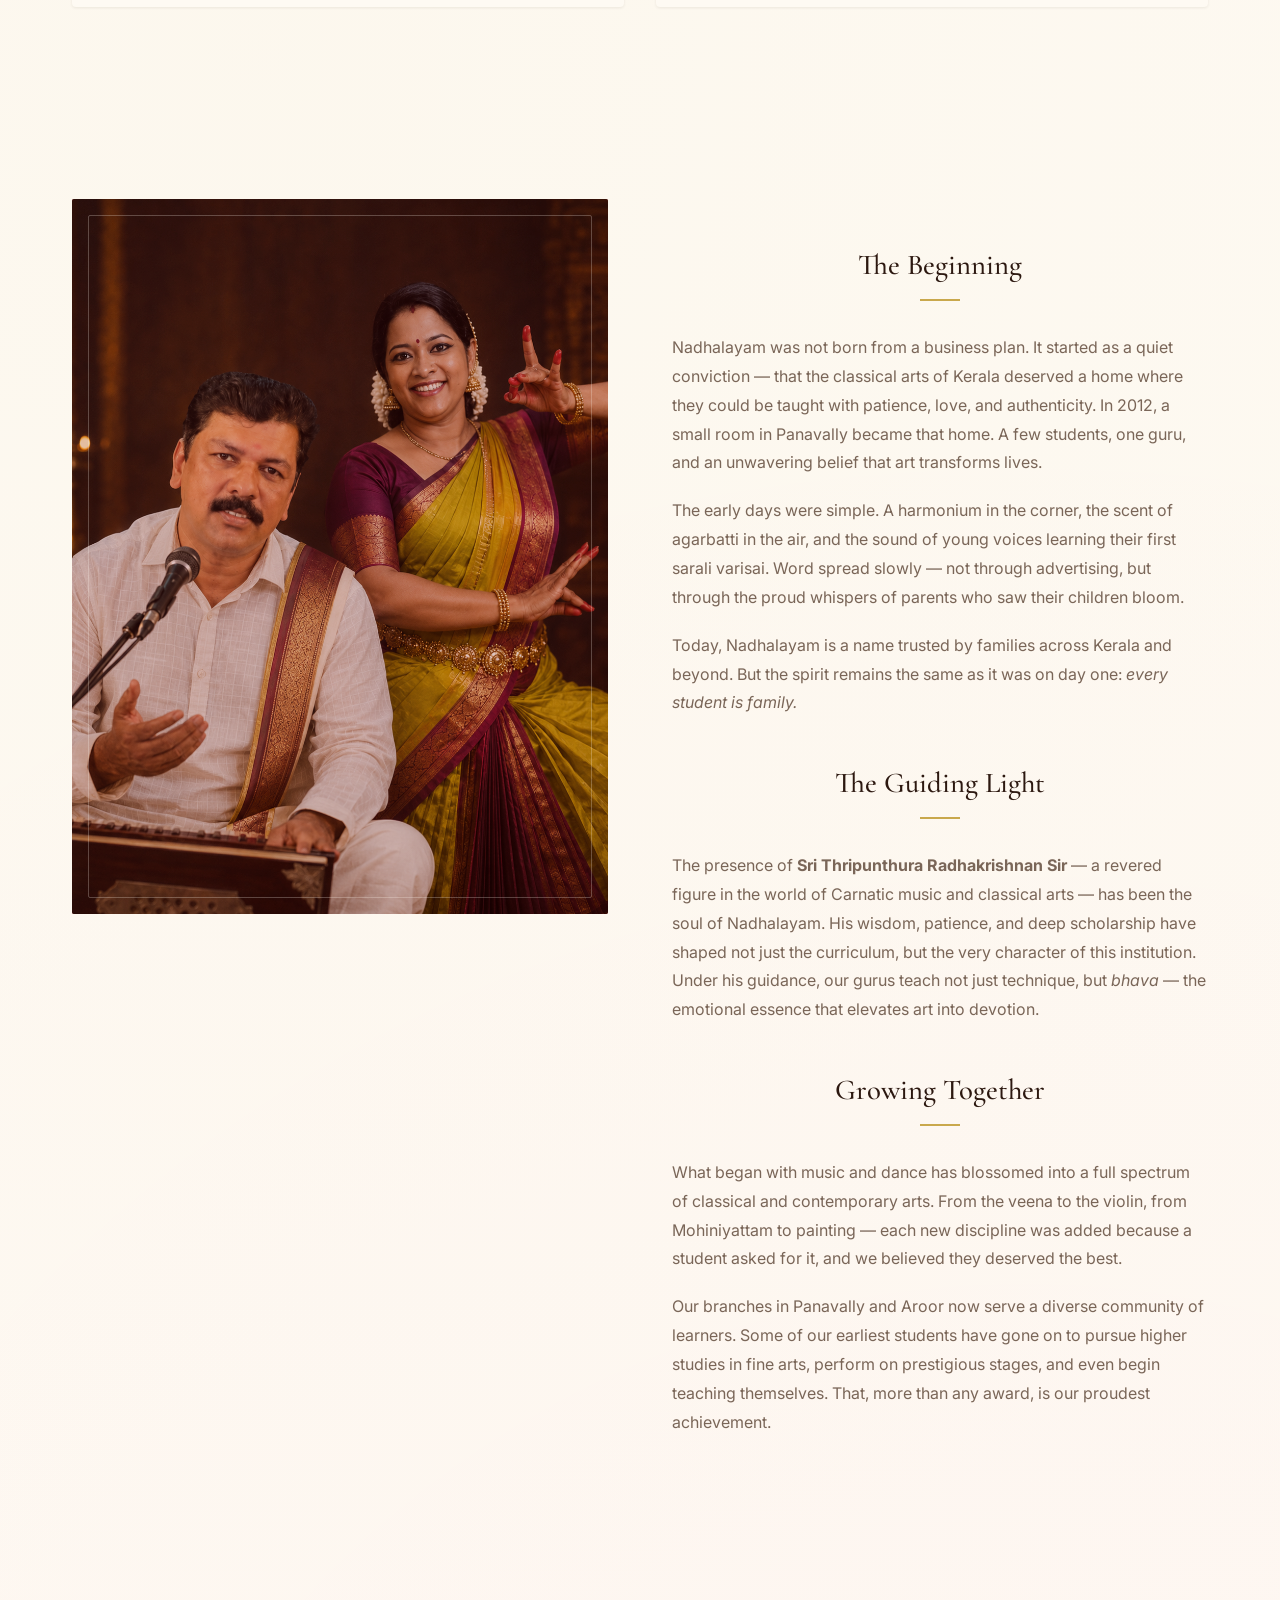
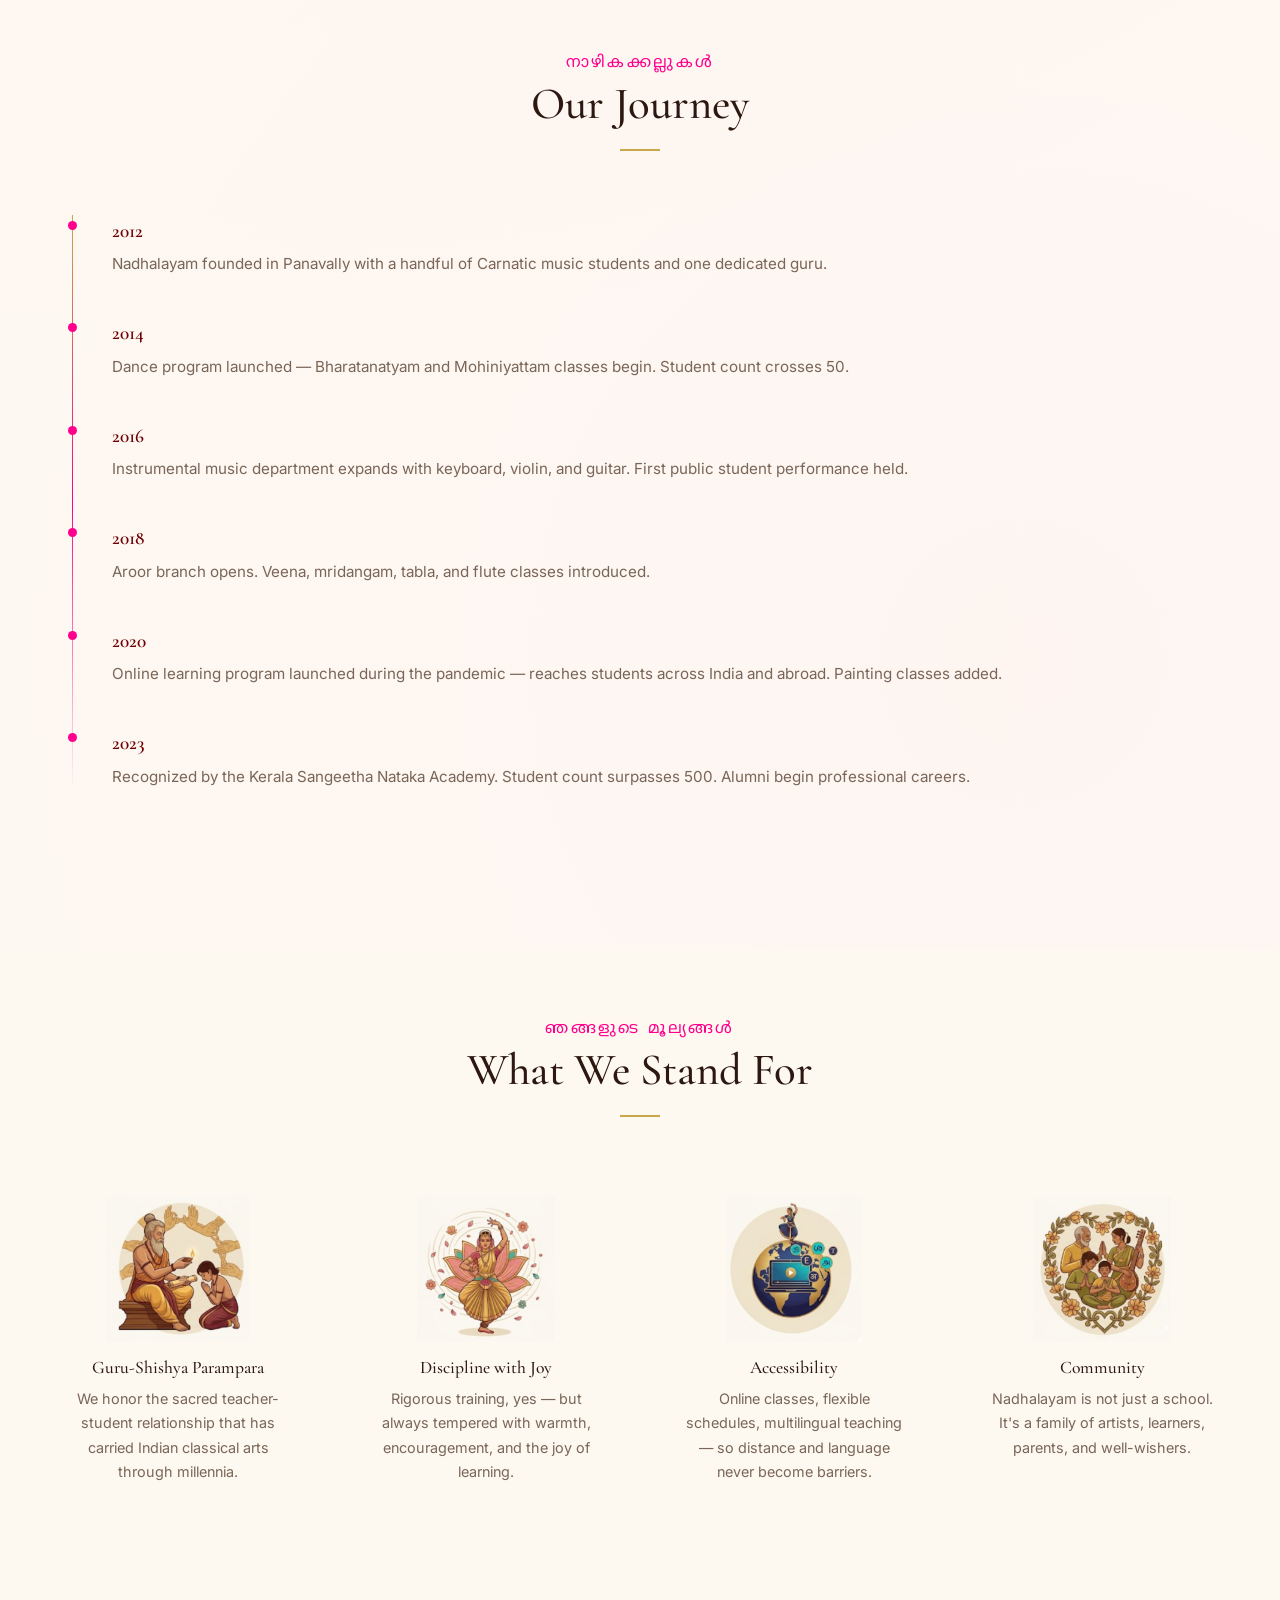
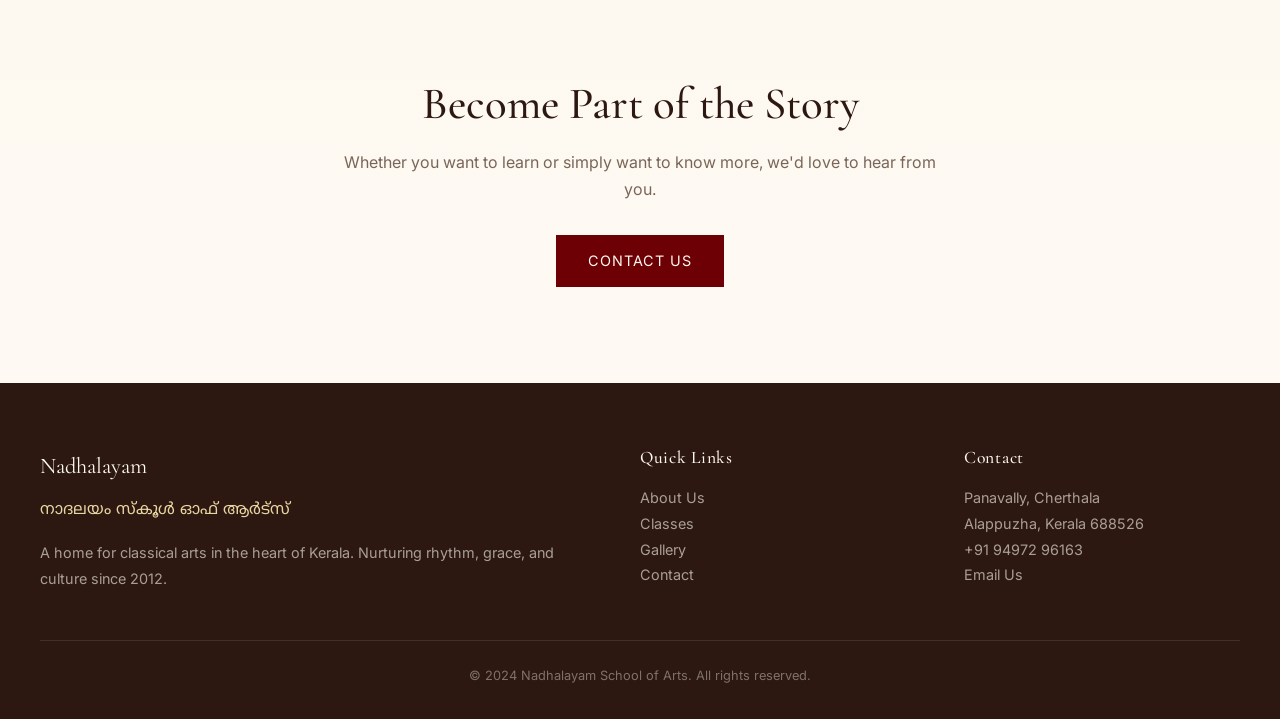
==== commit c10d8186: "testimonials created" ====
--- a/about.html
+++ b/about.html
@@ -17,6 +17,7 @@
       <li><a href="about.html" class="active">About</a></li>
       <li><a href="classes.html">Classes</a></li>
       <li><a href="faculty.html">Faculty</a></li>
+      <li><a href="testimonials.html">Testimonials</a></li>
       <li><a href="gallery.html">Gallery</a></li>
       <li><a href="contact.html">Contact</a></li>
     </ul>
--- a/css/style.css
+++ b/css/style.css
@@ -1,1320 +1,1493 @@
+
+/* ===== Fonts ===== */
+@import url('https://fonts.googleapis.com/css2?family=Cormorant+Garamond:ital,wght@0,300;0,400;0,500;0,600;0,700;1,400;1,500&family=Inter:wght@300;400;500;600&family=Noto+Sans+Malayalam:wght@300;400;500;600;700&display=swap');
+
+/* ===== Reset & Variables ===== */
+*,
+*::before,
+*::after { box-sizing: border-box; margin: 0; padding: 0; }
+
+:root {
+  --maroon: #6d0004;
+  --maroon-light: #8a1a1f;
+  --maroon-dark: #4a0002;
+  --pink: #ff008e;
+  --pink-soft: #ff6bb5;
+  --cream: #fdf8f0;
+  --cream-dark: #f3e8d7;
+  --ivory: #fffff0;
+  --gold: #c9a84c;
+  --gold-light: #e8d5a3;
+  --gold-muted: #b8943e;
+  --beige: #f5efe0;
+  --warm-white: #fefaf3;
+  --text-dark: #2c1810;
+  --text-body: #4a3128;
+  --text-muted: #7a6658;
+  --border-soft: #e8dcc8;
+
+  --font-serif: 'Cormorant Garamond', Georgia, serif;
+  --font-sans: 'Inter', -apple-system, sans-serif;
+  --font-malayalam: 'Noto Sans Malayalam', sans-serif;
+
+  --shadow-sm: 0 1px 3px rgba(44, 24, 16, 0.08);
+  --shadow-md: 0 4px 20px rgba(44, 24, 16, 0.1);
+  --shadow-lg: 0 10px 40px rgba(44, 24, 16, 0.12);
+  --shadow-xl: 0 20px 60px rgba(44, 24, 16, 0.15);
+}
+
+html {
+  scroll-behavior: smooth;
+  font-size: 16px;
+}
+
+body {
+  font-family: var(--font-sans);
+  color: var(--text-body);
+  background: var(--warm-white);
+  background-image:
+    radial-gradient(circle at 20% 30%, rgba(201, 168, 76, 0.03) 0%, transparent 50%),
+    radial-gradient(circle at 80% 70%, rgba(255, 0, 142, 0.02) 0%, transparent 50%);
+  line-height: 1.7;
+  -webkit-font-smoothing: antialiased;
+  overflow-x: hidden;
+}
+
+/* ===== Typography ===== */
+h1, h2, h3, h4, .serif {
+  font-family: var(--font-serif);
+  color: var(--text-dark);
+  font-weight: 500;
+  line-height: 1.25;
+}
+
+h1 { font-size: clamp(2.5rem, 5vw, 4.5rem); }
+h2 { font-size: clamp(1.8rem, 3.5vw, 2.8rem); }
+h3 { font-size: clamp(1.4rem, 2.5vw, 1.8rem); }
+
+.malayalam {
+  font-family: var(--font-malayalam);
+  font-size: 0.9em;
+}
+
+/* ===== Navigation ===== */
+.nav {
+  position: fixed;
+  top: 0; left: 0; right: 0;
+  z-index: 1000;
+  padding: 1rem 0;
+  transition: all 0.4s ease;
+}
+
+.nav.scrolled {
+  background: rgba(253, 248, 240, 0.95);
+  backdrop-filter: blur(10px);
+  box-shadow: var(--shadow-sm);
+  padding: 0.5rem 0;
+}
+
+.nav-inner {
+  max-width: 1200px;
+  margin: 0 auto;
+  padding: 0 2rem;
+  display: flex;
+  align-items: center;
+  justify-content: space-between;
+}
+
+.nav-logo {
+  font-family: var(--font-serif);
+  font-size: 1.6rem;
+  color: var(--cream);
+  text-decoration: none;
+  letter-spacing: 0.02em;
+  transition: color 0.3s;
+}
+
+.nav.scrolled .nav-logo { color: var(--maroon); }
+
+.nav-links {
+  display: flex;
+  gap: 2.5rem;
+  list-style: none;
+}
+
+.nav-links a {
+  color: var(--cream);
+  text-decoration: none;
+  font-size: 0.95rem;
+  font-weight: 400;
+  letter-spacing: 0.04em;
+  text-transform: uppercase;
+  position: relative;
+  transition: color 0.3s;
+}
+
+.nav.scrolled .nav-links a { color: var(--text-body); }
+
+.nav-links a::after {
+  content: '';
+  position: absolute;
+  bottom: -4px; left: 0;
+  width: 0;
+  height: 1px;
+  background: var(--pink);
+  transition: width 0.3s ease;
+}
+
+.nav-links a:hover::after,
+.nav-links a.active::after { width: 100%; }
+
+.nav-links a:hover { color: var(--pink); }
+
+.nav-toggle {
+  display: none;
+  flex-direction: column;
+  gap: 5px;
+  background: none;
+  border: none;
+  cursor: pointer;
+  padding: 4px;
+}
+
+.nav-toggle span {
+  display: block;
+  width: 24px;
+  height: 2px;
+  background: var(--cream);
+  transition: all 0.3s ease;
+}
+
+.nav.scrolled .nav-toggle span { background: var(--maroon); }
+
+/* ===== Hero Slideshow ===== */
+.hero {
+  position: relative;
+  height: 100vh;
+  overflow: hidden;
+  background: var(--maroon-dark);
+}
+
+.hero-slide {
+  position: absolute;
+  inset: 0;
+  opacity: 0;
+  transition: opacity 1.2s cubic-bezier(0.4, 0, 0.2, 1);
+  background-size: cover;
+  background-position: center;
+}
+
+.hero-slide.active {
+  opacity: 1;
+  animation: kenburns 20s ease-in-out infinite alternate;
+}
+
+.hero-slide::after {
+  content: "";
+  position: absolute;
+  inset: 0;
+  background: radial-gradient(ellipse at center, transparent 40%, rgba(0,0,0,0.55) 100%);
+  pointer-events: none;
+}
+
+@keyframes kenburns {
+  0% { transform: scale(1); }
+  100% { transform: scale(1.1); }
+}
+
+
+
+
+
+
+
+
+
+
+
+
+
+
+
+
+
+.hero-nav {
+  position: absolute;
+  bottom: 4rem;
+  left: 50%;
+  transform: translateX(-50%);
+  z-index: 10;
+  display: flex;
+  gap: 0.75rem;
+}
+
+.hero-dot {
+  width: 8px;
+  height: 8px;
+  border-radius: 50%;
+  border: 1px solid var(--cream);
+  background: transparent;
+  cursor: pointer;
+  transition: all 0.3s ease;
+}
+
+.hero-dot.active { background: var(--pink); border-color: var(--pink); }
+
+
+
+/* ===== Section Common ===== */
+.section {
+  padding: 6rem 2rem;
+  max-width: 1200px;
+  margin: 0 auto;
+}
+
+.section-label {
+  font-family: var(--font-malayalam);
+  color: var(--pink);
+  font-size: 1rem;
+  letter-spacing: 0.15em;
+  text-transform: uppercase;
+  margin-bottom: 0.5rem;
+}
+
+.section-title {
+  margin-bottom: 1rem;
+}
+
+.section-line {
+  width: 40px;
+  height: 2px;
+  background: var(--gold);
+  margin-bottom: 2rem;
+}
+
+/* ===== Welcome ===== */
+.welcome {
+  text-align: center;
+  background: linear-gradient(180deg, var(--warm-white) 0%, var(--cream) 100%);
+}
+
+.welcome-text {
+  max-width: 680px;
+  margin: 0 auto;
+  font-size: 1.15rem;
+  color: var(--text-muted);
+}
+
+/* ===== About Preview ===== */
+.about-preview {
+  display: grid;
+  grid-template-columns: 1fr 1fr;
+  gap: 4rem;
+  align-items: center;
+}
+
+.about-preview-image {
+  position: relative;
+  aspect-ratio: 4/5;
+  background: linear-gradient(135deg, var(--maroon), var(--maroon-dark));
+  border-radius: 2px;
+  overflow: hidden;
+}
+
+.about-preview-image img {
+  width: 100%;
+  height: 100%;
+  object-fit: cover;
+  opacity: 0.85;
+}
+
+.about-preview-image::before {
+  content: '';
+  position: absolute;
+  inset: 1rem;
+  border: 1px solid rgba(253, 248, 240, 0.3);
+  z-index: 2;
+  border-radius: 2px;
+  pointer-events: none;
+}
+
+.about-preview-text h3 {
+  margin-bottom: 1.5rem;
+}
+
+.about-preview-text p {
+  color: var(--text-muted);
+  margin-bottom: 1rem;
+  line-height: 1.8;
+}
+
+.btn {
+  display: inline-flex;
+  align-items: center;
+  gap: 0.5rem;
+  padding: 0.85rem 2rem;
+  font-family: var(--font-sans);
+  font-size: 0.9rem;
+  letter-spacing: 0.06em;
+  text-transform: uppercase;
+  text-decoration: none;
+  border: none;
+  cursor: pointer;
+  transition: all 0.3s ease;
+}
+
+.btn-primary {
+  background: var(--maroon);
+  color: var(--cream);
+}
+
+.btn-primary:hover { background: var(--maroon-light); }
+
+.btn-outline {
+  background: transparent;
+  color: var(--maroon);
+  border: 1px solid var(--maroon);
+}
+
+.btn-outline:hover { background: var(--maroon); color: var(--cream); }
+
+/* ===== Featured Classes ===== */
+.featured-classes {
+  background: var(--cream);
+}
+
+.featured-classes .section-label,
+.featured-classes .section-title { text-align: center; }
+
+.featured-classes .section-line { margin-left: auto; margin-right: auto; }
+
+.class-cards {
+  display: grid;
+  grid-template-columns: repeat(auto-fill, minmax(280px, 1fr));
+  gap: 1.5rem;
+  margin-top: 3rem;
+}
+
+.class-card {
+  background: var(--ivory);
+  padding: 2.5rem 2rem;
+  text-align: center;
+  border-radius: 2px;
+  transition: all 0.4s ease;
+  position: relative;
+  overflow: hidden;
+}
+
+.class-card::before {
+  content: '';
+  position: absolute;
+  top: 0; left: 0; right: 0;
+  height: 3px;
+  background: linear-gradient(90deg, var(--gold), var(--pink));
+  transform: scaleX(0);
+  transition: transform 0.4s ease;
+}
+
+.class-card:hover::before { transform: scaleX(1); }
+
+.class-card:hover {
+  box-shadow: var(--shadow-lg);
+  transform: translateY(-4px);
+}
+
+.class-card-icon {
+  font-size: 2.5rem;
+  margin-bottom: 1rem;
+  display: block;
+}
+
+.class-card-img-icon {
+  width: 100%;
+  height: 160px;
+  object-fit: cover;
+  border-radius: 8px;
+  margin-bottom: 1rem;
+  display: block;
+}
+
+.class-card h4 {
+  font-family: var(--font-serif);
+  font-size: 1.3rem;
+  margin-bottom: 0.5rem;
+}
+
+.class-card p {
+  color: var(--text-muted);
+  font-size: 0.9rem;
+}
+
+/* ===== Why Choose Us ===== */
+.why-us {
+  text-align: center;
+}
+
+.why-grid {
+  display: grid;
+  grid-template-columns: repeat(auto-fill, minmax(240px, 1fr));
+  gap: 2rem;
+  margin-top: 3rem;
+}
+
+.why-item {
+  padding: 2rem 1.5rem;
+  text-align: center;
+}
+
+.why-icon {
+  width: auto;
+  height: auto;
+  min-height: 48px;
+  margin: 0 auto 1rem;
+  display: flex;
+  align-items: center;
+  justify-content: center;
+  max-width: 96px;
+  color: var(--gold-muted);
+}
+
+
+.why-item h4 {
+  font-family: var(--font-serif);
+  font-size: 1.1rem;
+  margin-bottom: 0.5rem;
+}
+
+.why-item p {
+  color: var(--text-muted);
+  font-size: 0.9rem;
+}
+
+/* ===== Recognition ===== */
+.recognition {
+  background: linear-gradient(135deg, var(--maroon), var(--maroon-dark));
+  color: var(--cream);
+  text-align: center;
+  padding: 5rem 2rem;
+}
+
+.recognition-badge {
+  width: 120px;
+  height: 120px;
+  margin: 0 auto 1.5rem;
+  border: 2px solid var(--gold);
+  border-radius: 50%;
+  display: flex;
+  align-items: center;
+  justify-content: center;
+  font-size: 2rem;
+}
+
+.recognition h2 { color: var(--cream); }
+
+.recognition p {
+  max-width: 600px;
+  margin: 1rem auto;
+  font-size: 1.05rem;
+  opacity: 0.85;
+}
+
+/* ===== Since 2012 ===== */
+.since {
+  text-align: center;
+  background: var(--ivory);
+}
+
+.since-year {
+  font-family: var(--font-serif);
+  font-size: clamp(3rem, 6vw, 5rem);
+  color: var(--maroon);
+  font-weight: 700;
+  opacity: 0.08;
+  position: absolute;
+  left: 50%;
+  transform: translateX(-50%);
+  line-height: 1;
+}
+
+.since-content {
+  position: relative;
+  padding: 2rem 0;
+}
+
+.since-content p {
+  max-width: 640px;
+  margin: 0 auto;
+  color: var(--text-muted);
+}
+
+.since-stats {
+  display: flex;
+  justify-content: center;
+  gap: 3rem;
+  margin-top: 2.5rem;
+  flex-wrap: wrap;
+}
+
+.since-stat {
+  text-align: center;
+}
+
+.since-stat-number {
+  font-family: var(--font-serif);
+  font-size: 2.5rem;
+  color: var(--maroon);
+  font-weight: 600;
+}
+
+.since-stat-label {
+  font-size: 0.85rem;
+  color: var(--text-muted);
+  text-transform: uppercase;
+  letter-spacing: 0.1em;
+}
+
+/* ===== Decorative Divider ===== */
+.ornament {
+  display: flex;
+  align-items: center;
+  justify-content: center;
+  gap: 1rem;
+  margin: 2rem 0;
+  color: var(--gold-muted);
+  font-size: 0.7rem;
+}
+
+.ornament::before,
+.ornament::after {
+  content: '';
+  width: 30px;
+  height: 1px;
+  background: var(--gold);
+}
+
+/* ===== CTA ===== */
+.cta {
+  text-align: center;
+  background: linear-gradient(180deg, var(--cream), var(--warm-white));
+  padding: 6rem 2rem;
+}
+
+.cta-inner {
+  max-width: 600px;
+  margin: 0 auto;
+}
+
+.cta h2 { margin-bottom: 1rem; }
+
+.cta p {
+  color: var(--text-muted);
+  margin-bottom: 2rem;
+}
+
+/* ===== Footer ===== */
+.footer {
+  background: var(--text-dark);
+  color: var(--cream);
+  padding: 4rem 2rem 2rem;
+}
+
+.footer-grid {
+  max-width: 1200px;
+  margin: 0 auto;
+  display: grid;
+  grid-template-columns: 2fr 1fr 1fr;
+  gap: 3rem;
+}
+
+.footer h4 {
+  font-family: var(--font-serif);
+  color: var(--cream);
+  font-size: 1.1rem;
+  margin-bottom: 1rem;
+  letter-spacing: 0.04em;
+}
+
+.footer p, .footer a {
+  color: rgba(253, 248, 240, 0.6);
+  font-size: 0.9rem;
+  text-decoration: none;
+  line-height: 1.8;
+}
+
+.footer a:hover { color: var(--pink); }
+
+.footer-brand {
+  font-family: var(--font-serif);
+  font-size: 1.4rem;
+  color: var(--cream);
+  margin-bottom: 0.75rem;
+}
+
+.footer-ml {
+  font-family: var(--font-malayalam);
+  font-size: 1rem;
+  color: var(--gold-light);
+  margin-bottom: 1rem;
+}
+
+.footer-bottom {
+  max-width: 1200px;
+  margin: 3rem auto 0;
+  padding-top: 1.5rem;
+  border-top: 1px solid rgba(253, 248, 240, 0.1);
+  text-align: center;
+  font-size: 0.8rem;
+  color: rgba(253, 248, 240, 0.4);
+}
+
+/* ===== Page Header (inner pages) ===== */
+.page-header {
+  padding: 7rem 2rem 4rem;
+  text-align: center;
+  background: linear-gradient(180deg, var(--maroon-dark), var(--maroon));
+  color: var(--cream);
+}
+
+.page-header h1 { color: var(--cream); }
+
+.page-header p {
+  max-width: 560px;
+  margin: 0.75rem auto 0;
+  color: var(--gold-light);
+  font-size: 1.05rem;
+}
+
+/* ===== About Page ===== */
+.about-story {
+  display: grid;
+  grid-template-columns: 1fr 1fr;
+  gap: 4rem;
+  align-items: start;
+}
+
+.story-image {
+  position: sticky;
+  top: 6rem;
+  aspect-ratio: 3/4;
+  background: linear-gradient(135deg, var(--maroon-light), var(--maroon));
+  border-radius: 2px;
+  overflow: hidden;
+}
+
+.story-image img {
+  width: 100%;
+  height: 100%;
+  object-fit: cover;
+  opacity: 0.8;
+}
+
+.story-image::after {
+  content: '';
+  position: absolute;
+  inset: 1rem;
+  border: 1px solid rgba(253, 248, 240, 0.25);
+  border-radius: 2px;
+  pointer-events: none;
+}
+
+.story-text p {
+  margin-bottom: 1.2rem;
+  color: var(--text-muted);
+  line-height: 1.8;
+}
+
+.timeline {
+  margin: 4rem 0;
+  position: relative;
+}
+
+.timeline::before {
+  content: '';
+  position: absolute;
+  left: 0;
+  top: 0;
+  bottom: 0;
+  width: 1px;
+  background: linear-gradient(180deg, var(--gold), var(--pink), transparent);
+}
+
+.timeline-item {
+  padding-left: 2.5rem;
+  position: relative;
+  margin-bottom: 2.5rem;
+}
+
+.timeline-item::before {
+  content: '';
+  position: absolute;
+  left: -4px;
+  top: 6px;
+  width: 9px;
+  height: 9px;
+  border-radius: 50%;
+  background: var(--pink);
+}
+
+.timeline-year {
+  font-family: var(--font-serif);
+  font-size: 1.2rem;
+  color: var(--maroon);
+  font-weight: 600;
+  margin-bottom: 0.25rem;
+}
+
+.timeline-text {
+  color: var(--text-muted);
+  font-size: 0.95rem;
+}
+
+/* ===== Classes Page ===== */
+.classes-grid {
+  display: grid;
+  grid-template-columns: repeat(auto-fill, minmax(300px, 1fr));
+  gap: 1.5rem;
+  margin-top: 2rem;
+}
+
+.class-detail-card {
+  background: var(--ivory);
+  border-radius: 2px;
+  overflow: hidden;
+  transition: all 0.4s ease;
+}
+
+.class-detail-card:hover {
+  box-shadow: var(--shadow-lg);
+  transform: translateY(-4px);
+}
+
+.class-card-img {
+  aspect-ratio: 16/10;
+  background: linear-gradient(135deg, var(--maroon-light), var(--maroon-dark));
+  display: flex;
+  align-items: center;
+  justify-content: center;
+  font-size: 3rem;
+  color: var(--cream);
+  position: relative;
+  overflow: hidden;
+}
+
+.class-card-img img {
+  width: 100%;
+  height: 100%;
+  object-fit: cover;
+  opacity: 0.7;
+}
+
+.class-card-body {
+  padding: 1.5rem;
+}
+
+.class-card-body h3 {
+  font-family: var(--font-serif);
+  font-size: 1.25rem;
+  margin-bottom: 0.5rem;
+}
+
+.class-card-body p {
+  color: var(--text-muted);
+  font-size: 0.9rem;
+}
+
+.class-info {
+  margin-top: 4rem;
+  background: var(--cream);
+  padding: 3rem 2rem;
+  border-radius: 2px;
+  text-align: center;
+}
+
+.class-info-grid {
+  display: flex;
+  flex-wrap: wrap;
+  justify-content: center;
+  gap: 1.5rem;
+  margin-top: 2rem;
+}
+
+.class-info-grid > * {
+  flex: 0 1 200px;
+}
+
+.class-info-item {
+  padding: 1.5rem;
+}
+
+.class-info-item .icon {
+  font-size: 1.5rem;
+  margin-bottom: 0.5rem;
+}
+
+.class-info-item h4 {
+  font-family: var(--font-serif);
+  font-size: 1.05rem;
+  margin-bottom: 0.25rem;
+}
+
+.class-info-item p {
+  color: var(--text-muted);
+  font-size: 0.85rem;
+}
+
+/* ===== Gallery ===== */
+.gallery {
+  background: var(--cream-dark);
+}
+
+.gallery-grid {
+  columns: 4 260px;
+  column-gap: 1rem;
+  margin-top: 2rem;
+}
+
+.gallery-item {
+  break-inside: avoid;
+  margin-bottom: 1rem;
+  position: relative;
+  border-radius: 2px;
+  overflow: hidden;
+  cursor: pointer;
+}
+
+.gallery-item img {
+  width: 100%;
+  display: block;
+  transition: transform 0.5s ease;
+}
+
+.gallery-item:hover img {
+  transform: scale(1.04);
+}
+
+.gallery-item-overlay {
+  position: absolute;
+  inset: 0;
+  background: linear-gradient(180deg, transparent 50%, rgba(74, 0, 2, 0.7));
+  opacity: 0;
+  transition: opacity 0.3s ease;
+  display: flex;
+  align-items: flex-end;
+  padding: 1rem;
+}
+
+.gallery-item:hover .gallery-item-overlay { opacity: 1; }
+
+.gallery-item-overlay span {
+  color: var(--cream);
+  font-size: 0.85rem;
+  font-family: var(--font-serif);
+}
+
+.gallery-placeholder {
+  width: 100%;
+  aspect-ratio: auto;
+  background: linear-gradient(135deg, var(--maroon-light), var(--maroon-dark));
+  display: flex;
+  align-items: center;
+  justify-content: center;
+  color: rgba(253, 248, 240, 0.3);
+  font-size: 3rem;
+  min-height: 200px;
+}
+
+/* Lightbox */
+.lightbox {
+  display: none;
+  position: fixed;
+  inset: 0;
+  z-index: 2000;
+  background: rgba(44, 24, 16, 0.95);
+  align-items: center;
+  justify-content: center;
+  padding: 2rem;
+}
+
+.lightbox.active { display: flex; }
+
+.lightbox img {
+  max-width: 90vw;
+  max-height: 85vh;
+  object-fit: contain;
+  border-radius: 2px;
+}
+
+.lightbox-close {
+  position: absolute;
+  top: 1.5rem;
+  right: 2rem;
+  background: none;
+  border: none;
+  color: var(--cream);
+  font-size: 2rem;
+  cursor: pointer;
+  transition: color 0.3s;
+}
+
+.lightbox-close:hover { color: var(--pink); }
+
+.lightbox-caption {
+  position: absolute;
+  bottom: 2rem;
+  left: 50%;
+  transform: translateX(-50%);
+  color: var(--cream);
+  font-family: var(--font-serif);
+  font-size: 1.1rem;
+}
+
+/* ===== Contact Page ===== */
+.contact-grid {
+  display: grid;
+  grid-template-columns: 1fr 1fr;
+  gap: 3rem;
+}
+
+.contact-card {
+  background: var(--ivory);
+  padding: 2.5rem;
+  border-radius: 2px;
+}
+
+.contact-card h3 {
+  margin-bottom: 1.5rem;
+}
+
+.contact-item {
+  display: flex;
+  gap: 1rem;
+  margin-bottom: 1.25rem;
+  align-items: flex-start;
+}
+
+.contact-icon {
+  flex-shrink: 0;
+  width: 40px;
+  height: 40px;
+  display: flex;
+  align-items: center;
+  justify-content: center;
+  background: var(--cream);
+  border-radius: 50%;
+  color: var(--maroon);
+  font-size: 1rem;
+}
+
+.contact-item p {
+  color: var(--text-muted);
+  font-size: 0.9rem;
+  line-height: 1.6;
+}
+
+.contact-item a {
+  color: var(--maroon);
+  text-decoration: none;
+}
+
+.contact-item a:hover { color: var(--pink); }
+
+.map-container {
+  border-radius: 2px;
+  overflow: hidden;
+  height: 100%;
+  min-height: 350px;
+}
+
+.map-container iframe {
+  width: 100%;
+  height: 100%;
+  border: none;
+  border-radius: 2px;
+}
+
+/* WhatsApp Float */
+.whatsapp-float {
+  position: fixed;
+  bottom: 2rem;
+  right: 2rem;
+  z-index: 999;
+  width: 56px;
+  height: 56px;
+  border-radius: 50%;
+  background: #25D366;
+  color: #fff;
+  display: flex;
+  align-items: center;
+  justify-content: center;
+  font-size: 1.5rem;
+  text-decoration: none;
+  box-shadow: 0 4px 20px rgba(37, 211, 102, 0.4);
+  transition: transform 0.3s ease, box-shadow 0.3s ease;
+}
+
+.whatsapp-float:hover {
+  transform: scale(1.1);
+  box-shadow: 0 6px 30px rgba(37, 211, 102, 0.5);
+}
+
+/* ===== Lazy Load ===== */
+.lazy-img {
+  opacity: 0;
+  transition: opacity 0.5s ease;
+}
+
+.lazy-img.loaded {
+  opacity: 1;
+}
+
+/* ===== Scroll Reveal ===== */
+.reveal {
+  opacity: 0;
+  transform: translateY(30px);
+  transition: opacity 0.6s ease, transform 0.6s ease;
+}
+
+.reveal.visible {
+  opacity: 1;
+  transform: translateY(0);
+}
+
+/* ===== Placeholder Image Generator ===== */
+.placeholder-img {
+  width: 100%;
+  height: 100%;
+  display: flex;
+  align-items: center;
+  justify-content: center;
+  color: rgba(253, 248, 240, 0.3);
+  font-size: 3rem;
+  text-align: center;
+  line-height: 1.3;
+}
+
+/* ===== Responsive ===== */
+@media (max-width: 768px) {
+  .nav-links {
+    position: fixed;
+    top: 0; right: -100%;
+    width: 70vw;
+    height: 100vh;
+    background: var(--maroon);
+    flex-direction: column;
+    padding: 6rem 2rem 2rem;
+    gap: 1.5rem;
+    transition: right 0.4s ease;
+  }
+
+  .nav-links.active { right: 0; }
+
+  .nav-links a { color: var(--cream); font-size: 1rem; }
+  .nav.scrolled .nav-links a { color: var(--cream); }
+
+  .nav-toggle { display: flex; z-index: 1001; }
+
+  .about-preview,
+  .about-story,
+  .contact-grid {
+    grid-template-columns: 1fr;
+    gap: 2rem;
+  }
+
+  .story-image { position: static; }
+
+  .footer-grid {
+    grid-template-columns: 1fr;
+    gap: 2rem;
+  }
+
+  .section { padding: 4rem 1.5rem; }
+
+  .hero { height: auto; min-height: 60vh; }
+  .hero-slide { background-size: cover; }
+  .hero-slide-swap { background-size: 100% auto; background-repeat: no-repeat; background-color: var(--maroon-dark); background-image: url('../images/coverpage2.jpeg') !important; }
+
+  .since-stats { gap: 1.5rem; }
+
+  .gallery-grid { columns: 2 1fr; }
+}
+
+@media (max-width: 480px) {
+  .gallery-grid { columns: 1; }
+
+  .class-cards,
+  .classes-grid,
+  .why-grid {
+    grid-template-columns: 1fr;
+  }
+
+  .class-info-grid > * {
+    flex: 1 1 100%;
+  }
+}
+
+
+/* ===== Gallery Videos ===== */
+.gallery-item.gallery-video {
+  cursor: default;
+}
+
+.video-wrapper {
+  position: relative;
+  width: 100%;
+  padding-bottom: 56.25%;
+  background: var(--maroon-dark);
+}
+
+.video-wrapper {
+  position: relative;
+  width: 100%;
+  padding-bottom: 56.25%;
+  background: var(--maroon-dark);
+}
+
+.video-click-overlay {
+  position: absolute;
+  inset: 0;
+  z-index: 10;
+  cursor: pointer;
+}
+
+.video-wrapper iframe {
+  position: absolute;
+  inset: 0;
+  width: 100%;
+  height: 100%;
+  border: none;
+}
+
+/* ===== Faculty ===== */
+.faculty-grid {
+  display: grid;
+  grid-template-columns: repeat(auto-fill, minmax(240px, 1fr));
+  gap: 2rem;
+  margin-top: 2rem;
+}
+
+.faculty-card {
+  background: var(--warm-white);
+  border-radius: 4px;
+  overflow: hidden;
+  box-shadow: var(--shadow-sm);
+  transition: transform 0.3s ease, box-shadow 0.3s ease;
+}
+
+.faculty-card:hover {
+  transform: translateY(-4px);
+  box-shadow: var(--shadow-md);
+}
+
+.faculty-card-img {
+  width: 100%;
+  aspect-ratio: 3/4;
+  overflow: hidden;
+  background: var(--beige);
+}
+
+.faculty-card-img img {
+  width: 100%;
+  height: 100%;
+  object-fit: cover;
+  display: block;
+  transition: transform 0.4s ease;
+}
+
+.faculty-card:hover .faculty-card-img img {
+  transform: scale(1.05);
+}
+
+.faculty-card-body {
+  padding: 1.25rem 1.25rem 1.5rem;
+  text-align: center;
+}
+
+.faculty-card-body h3 {
+  font-family: var(--font-serif);
+  font-size: 1.25rem;
+  color: var(--text-dark);
+  margin-bottom: 0.25rem;
+}
+
+.faculty-card-body p {
+  color: var(--gold-muted);
+  font-size: 0.9rem;
+  font-weight: 500;
+}
+
+/* ===== Social Links ===== */
+.social-links {
+  display: flex;
+  gap: 1rem;
+  margin-top: 1.25rem;
+  flex-wrap: wrap;
+}
+
+.social-link {
+  display: inline-flex;
+  align-items: center;
+  gap: 0.4rem;
+  padding: 0.6rem 1.2rem;
+  border: 1px solid var(--border-soft);
+  border-radius: 4px;
+  color: var(--text-body);
+  text-decoration: none;
+  font-size: 0.85rem;
+  transition: all 0.3s ease;
+}
+
+.social-link:hover {
+  border-color: var(--gold-muted);
+  color: var(--gold-muted);
+  background: var(--warm-white);
+}
+
+/* ===== Founders ===== */
+.founders-grid {
+  display: grid;
+  grid-template-columns: repeat(auto-fit, minmax(400px, 1fr));
+  gap: 2rem;
+  margin-top: 2rem;
+}
+
+.founder-card {
+  text-align: center;
+  background: var(--warm-white);
+  border-radius: 4px;
+  overflow: hidden;
+  box-shadow: var(--shadow-sm);
+}
+
+
+
+.founder-body {
+  padding: 1.5rem 2rem 2rem;
+}
+
+.founder-body h3 {
+  font-family: var(--font-serif);
+  font-size: 1.5rem;
+  color: var(--text-dark);
+  margin-bottom: 0.25rem;
+  font-weight: 700;
+}
+
+.founder-role {
+  color: var(--gold-muted);
+  font-weight: 500;
+  font-size: 0.9rem;
+  margin-bottom: 1rem;
+}
+
+.founder-body h4 {
+  font-family: var(--font-serif);
+  font-size: 1.1rem;
+  color: var(--maroon);
+  margin: 1.25rem 0 0.5rem;
+}
+
+.founder-body ul {
+  list-style: none;
+  padding: 0;
+  margin: 0;
+}
+
+.founder-body ul li {
+  position: relative;
+  padding-left: 1.25rem;
+  margin-bottom: 0.5rem;
+  color: var(--text-body);
+  font-size: 0.9rem;
+  line-height: 1.6;
+}
+
+.founder-body ul li::before {
+  content: '•';
+  position: absolute;
+  left: 0;
+  color: var(--pink);
+  font-weight: bold;
+}
+
+.founder-body p {
+  color: var(--text-body);
+  font-size: 0.95rem;
+  line-height: 1.7;
+}
+
+@media (max-width: 900px) {
+  .founders-grid {
+    grid-template-columns: 1fr;
+  }
+}
 
-/* ===== Fonts ===== */
-@import url('https://fonts.googleapis.com/css2?family=Cormorant+Garamond:ital,wght@0,300;0,400;0,500;0,600;0,700;1,400;1,500&family=Inter:wght@300;400;500;600&family=Noto+Sans+Malayalam:wght@300;400;500;600;700&display=swap');
-
-/* ===== Reset & Variables ===== */
-*,
-*::before,
-*::after { box-sizing: border-box; margin: 0; padding: 0; }
-
-:root {
-  --maroon: #6d0004;
-  --maroon-light: #8a1a1f;
-  --maroon-dark: #4a0002;
-  --pink: #ff008e;
-  --pink-soft: #ff6bb5;
-  --cream: #fdf8f0;
-  --cream-dark: #f3e8d7;
-  --ivory: #fffff0;
-  --gold: #c9a84c;
-  --gold-light: #e8d5a3;
-  --gold-muted: #b8943e;
-  --beige: #f5efe0;
-  --warm-white: #fefaf3;
-  --text-dark: #2c1810;
-  --text-body: #4a3128;
-  --text-muted: #7a6658;
-  --border-soft: #e8dcc8;
-
-  --font-serif: 'Cormorant Garamond', Georgia, serif;
-  --font-sans: 'Inter', -apple-system, sans-serif;
-  --font-malayalam: 'Noto Sans Malayalam', sans-serif;
-
-  --shadow-sm: 0 1px 3px rgba(44, 24, 16, 0.08);
-  --shadow-md: 0 4px 20px rgba(44, 24, 16, 0.1);
-  --shadow-lg: 0 10px 40px rgba(44, 24, 16, 0.12);
-  --shadow-xl: 0 20px 60px rgba(44, 24, 16, 0.15);
-}
-
-html {
-  scroll-behavior: smooth;
-  font-size: 16px;
-}
-
-body {
-  font-family: var(--font-sans);
-  color: var(--text-body);
-  background: var(--warm-white);
-  background-image:
-    radial-gradient(circle at 20% 30%, rgba(201, 168, 76, 0.03) 0%, transparent 50%),
-    radial-gradient(circle at 80% 70%, rgba(255, 0, 142, 0.02) 0%, transparent 50%);
-  line-height: 1.7;
-  -webkit-font-smoothing: antialiased;
-  overflow-x: hidden;
-}
-
-/* ===== Typography ===== */
-h1, h2, h3, h4, .serif {
-  font-family: var(--font-serif);
-  color: var(--text-dark);
-  font-weight: 500;
-  line-height: 1.25;
-}
-
-h1 { font-size: clamp(2.5rem, 5vw, 4.5rem); }
-h2 { font-size: clamp(1.8rem, 3.5vw, 2.8rem); }
-h3 { font-size: clamp(1.4rem, 2.5vw, 1.8rem); }
-
-.malayalam {
-  font-family: var(--font-malayalam);
-  font-size: 0.9em;
-}
-
-/* ===== Navigation ===== */
-.nav {
-  position: fixed;
-  top: 0; left: 0; right: 0;
-  z-index: 1000;
-  padding: 1rem 0;
-  transition: all 0.4s ease;
-}
-
-.nav.scrolled {
-  background: rgba(253, 248, 240, 0.95);
-  backdrop-filter: blur(10px);
-  box-shadow: var(--shadow-sm);
-  padding: 0.5rem 0;
-}
-
-.nav-inner {
-  max-width: 1200px;
-  margin: 0 auto;
-  padding: 0 2rem;
+/* ===== Testimonials ===== */
+.testimonials-list {
   display: flex;
-  align-items: center;
-  justify-content: space-between;
-}
-
-.nav-logo {
-  font-family: var(--font-serif);
-  font-size: 1.6rem;
-  color: var(--cream);
-  text-decoration: none;
-  letter-spacing: 0.02em;
-  transition: color 0.3s;
-}
-
-.nav.scrolled .nav-logo { color: var(--maroon); }
-
-.nav-links {
-  display: flex;
+  flex-direction: column;
   gap: 2.5rem;
-  list-style: none;
-}
-
-.nav-links a {
-  color: var(--cream);
-  text-decoration: none;
-  font-size: 0.95rem;
-  font-weight: 400;
-  letter-spacing: 0.04em;
-  text-transform: uppercase;
-  position: relative;
-  transition: color 0.3s;
-}
-
-.nav.scrolled .nav-links a { color: var(--text-body); }
-
-.nav-links a::after {
-  content: '';
-  position: absolute;
-  bottom: -4px; left: 0;
-  width: 0;
-  height: 1px;
-  background: var(--pink);
-  transition: width 0.3s ease;
-}
-
-.nav-links a:hover::after,
-.nav-links a.active::after { width: 100%; }
-
-.nav-links a:hover { color: var(--pink); }
-
-.nav-toggle {
-  display: none;
-  flex-direction: column;
-  gap: 5px;
-  background: none;
-  border: none;
-  cursor: pointer;
-  padding: 4px;
-}
-
-.nav-toggle span {
-  display: block;
-  width: 24px;
-  height: 2px;
-  background: var(--cream);
-  transition: all 0.3s ease;
-}
-
-.nav.scrolled .nav-toggle span { background: var(--maroon); }
-
-/* ===== Hero Slideshow ===== */
-.hero {
-  position: relative;
-  height: 100vh;
-  overflow: hidden;
-  background: var(--maroon-dark);
-}
-
-.hero-slide {
-  position: absolute;
-  inset: 0;
-  opacity: 0;
-  transition: opacity 1.2s cubic-bezier(0.4, 0, 0.2, 1);
-  background-size: cover;
-  background-position: center;
-}
-
-.hero-slide.active {
-  opacity: 1;
-  animation: kenburns 20s ease-in-out infinite alternate;
-}
-
-.hero-slide::after {
-  content: "";
-  position: absolute;
-  inset: 0;
-  background: radial-gradient(ellipse at center, transparent 40%, rgba(0,0,0,0.55) 100%);
-  pointer-events: none;
-}
-
-@keyframes kenburns {
-  0% { transform: scale(1); }
-  100% { transform: scale(1.1); }
-}
-
-
-
-
-
-
-
-
-
-
-
-
-
-
-
-
-
-.hero-nav {
-  position: absolute;
-  bottom: 4rem;
-  left: 50%;
-  transform: translateX(-50%);
-  z-index: 10;
-  display: flex;
-  gap: 0.75rem;
-}
-
-.hero-dot {
-  width: 8px;
-  height: 8px;
-  border-radius: 50%;
-  border: 1px solid var(--cream);
-  background: transparent;
-  cursor: pointer;
-  transition: all 0.3s ease;
-}
-
-.hero-dot.active { background: var(--pink); border-color: var(--pink); }
-
-
-
-/* ===== Section Common ===== */
-.section {
-  padding: 6rem 2rem;
-  max-width: 1200px;
-  margin: 0 auto;
-}
-
-.section-label {
-  font-family: var(--font-malayalam);
-  color: var(--pink);
-  font-size: 1rem;
-  letter-spacing: 0.15em;
-  text-transform: uppercase;
-  margin-bottom: 0.5rem;
-}
-
-.section-title {
-  margin-bottom: 1rem;
-}
-
-.section-line {
-  width: 40px;
-  height: 2px;
-  background: var(--gold);
-  margin-bottom: 2rem;
-}
-
-/* ===== Welcome ===== */
-.welcome {
-  text-align: center;
-  background: linear-gradient(180deg, var(--warm-white) 0%, var(--cream) 100%);
-}
-
-.welcome-text {
-  max-width: 680px;
-  margin: 0 auto;
-  font-size: 1.15rem;
-  color: var(--text-muted);
-}
-
-/* ===== About Preview ===== */
-.about-preview {
-  display: grid;
-  grid-template-columns: 1fr 1fr;
-  gap: 4rem;
-  align-items: center;
-}
-
-.about-preview-image {
-  position: relative;
-  aspect-ratio: 4/5;
-  background: linear-gradient(135deg, var(--maroon), var(--maroon-dark));
-  border-radius: 2px;
-  overflow: hidden;
-}
-
-.about-preview-image img {
-  width: 100%;
-  height: 100%;
-  object-fit: cover;
-  opacity: 0.85;
-}
-
-.about-preview-image::before {
-  content: '';
-  position: absolute;
-  inset: 1rem;
-  border: 1px solid rgba(253, 248, 240, 0.3);
-  z-index: 2;
-  border-radius: 2px;
-  pointer-events: none;
-}
-
-.about-preview-text h3 {
-  margin-bottom: 1.5rem;
-}
-
-.about-preview-text p {
-  color: var(--text-muted);
-  margin-bottom: 1rem;
-  line-height: 1.8;
-}
-
-.btn {
-  display: inline-flex;
-  align-items: center;
-  gap: 0.5rem;
-  padding: 0.85rem 2rem;
-  font-family: var(--font-sans);
-  font-size: 0.9rem;
-  letter-spacing: 0.06em;
-  text-transform: uppercase;
-  text-decoration: none;
-  border: none;
-  cursor: pointer;
-  transition: all 0.3s ease;
-}
-
-.btn-primary {
-  background: var(--maroon);
-  color: var(--cream);
-}
-
-.btn-primary:hover { background: var(--maroon-light); }
-
-.btn-outline {
-  background: transparent;
-  color: var(--maroon);
-  border: 1px solid var(--maroon);
-}
-
-.btn-outline:hover { background: var(--maroon); color: var(--cream); }
-
-/* ===== Featured Classes ===== */
-.featured-classes {
-  background: var(--cream);
-}
-
-.featured-classes .section-label,
-.featured-classes .section-title { text-align: center; }
-
-.featured-classes .section-line { margin-left: auto; margin-right: auto; }
-
-.class-cards {
-  display: grid;
-  grid-template-columns: repeat(auto-fill, minmax(280px, 1fr));
-  gap: 1.5rem;
-  margin-top: 3rem;
-}
-
-.class-card {
-  background: var(--ivory);
-  padding: 2.5rem 2rem;
-  text-align: center;
-  border-radius: 2px;
-  transition: all 0.4s ease;
-  position: relative;
-  overflow: hidden;
-}
-
-.class-card::before {
-  content: '';
-  position: absolute;
-  top: 0; left: 0; right: 0;
-  height: 3px;
-  background: linear-gradient(90deg, var(--gold), var(--pink));
-  transform: scaleX(0);
-  transition: transform 0.4s ease;
-}
-
-.class-card:hover::before { transform: scaleX(1); }
-
-.class-card:hover {
-  box-shadow: var(--shadow-lg);
-  transform: translateY(-4px);
-}
-
-.class-card-icon {
-  font-size: 2.5rem;
-  margin-bottom: 1rem;
-  display: block;
-}
-
-.class-card-img-icon {
-  width: 100%;
-  height: 160px;
-  object-fit: cover;
-  border-radius: 8px;
-  margin-bottom: 1rem;
-  display: block;
-}
-
-.class-card h4 {
-  font-family: var(--font-serif);
-  font-size: 1.3rem;
-  margin-bottom: 0.5rem;
-}
-
-.class-card p {
-  color: var(--text-muted);
-  font-size: 0.9rem;
-}
-
-/* ===== Why Choose Us ===== */
-.why-us {
-  text-align: center;
-}
-
-.why-grid {
-  display: grid;
-  grid-template-columns: repeat(auto-fill, minmax(240px, 1fr));
-  gap: 2rem;
-  margin-top: 3rem;
-}
-
-.why-item {
-  padding: 2rem 1.5rem;
-  text-align: center;
-}
-
-.why-icon {
-  width: auto;
-  height: auto;
-  min-height: 48px;
-  margin: 0 auto 1rem;
-  display: flex;
-  align-items: center;
-  justify-content: center;
-  color: var(--gold-muted);
-}
-
-
-.why-item h4 {
-  font-family: var(--font-serif);
-  font-size: 1.1rem;
-  margin-bottom: 0.5rem;
-}
-
-.why-item p {
-  color: var(--text-muted);
-  font-size: 0.9rem;
-}
-
-/* ===== Recognition ===== */
-.recognition {
-  background: linear-gradient(135deg, var(--maroon), var(--maroon-dark));
-  color: var(--cream);
-  text-align: center;
-  padding: 5rem 2rem;
-}
-
-.recognition-badge {
-  width: 120px;
-  height: 120px;
-  margin: 0 auto 1.5rem;
-  border: 2px solid var(--gold);
-  border-radius: 50%;
-  display: flex;
-  align-items: center;
-  justify-content: center;
-  font-size: 2rem;
-}
-
-.recognition h2 { color: var(--cream); }
-
-.recognition p {
-  max-width: 600px;
-  margin: 1rem auto;
-  font-size: 1.05rem;
-  opacity: 0.85;
-}
-
-/* ===== Since 2012 ===== */
-.since {
-  text-align: center;
-  background: var(--ivory);
-}
-
-.since-year {
-  font-family: var(--font-serif);
-  font-size: clamp(3rem, 6vw, 5rem);
-  color: var(--maroon);
-  font-weight: 700;
-  opacity: 0.08;
-  position: absolute;
-  left: 50%;
-  transform: translateX(-50%);
-  line-height: 1;
-}
-
-.since-content {
-  position: relative;
-  padding: 2rem 0;
-}
-
-.since-content p {
-  max-width: 640px;
-  margin: 0 auto;
-  color: var(--text-muted);
-}
-
-.since-stats {
-  display: flex;
-  justify-content: center;
-  gap: 3rem;
-  margin-top: 2.5rem;
-  flex-wrap: wrap;
-}
-
-.since-stat {
-  text-align: center;
-}
-
-.since-stat-number {
-  font-family: var(--font-serif);
-  font-size: 2.5rem;
-  color: var(--maroon);
-  font-weight: 600;
-}
-
-.since-stat-label {
-  font-size: 0.85rem;
-  color: var(--text-muted);
-  text-transform: uppercase;
-  letter-spacing: 0.1em;
-}
-
-/* ===== Decorative Divider ===== */
-.ornament {
-  display: flex;
-  align-items: center;
-  justify-content: center;
-  gap: 1rem;
-  margin: 2rem 0;
-  color: var(--gold-muted);
-  font-size: 0.7rem;
-}
-
-.ornament::before,
-.ornament::after {
-  content: '';
-  width: 30px;
-  height: 1px;
-  background: var(--gold);
-}
-
-/* ===== CTA ===== */
-.cta {
-  text-align: center;
-  background: linear-gradient(180deg, var(--cream), var(--warm-white));
-  padding: 6rem 2rem;
-}
-
-.cta-inner {
-  max-width: 600px;
-  margin: 0 auto;
-}
-
-.cta h2 { margin-bottom: 1rem; }
-
-.cta p {
-  color: var(--text-muted);
-  margin-bottom: 2rem;
-}
-
-/* ===== Footer ===== */
-.footer {
-  background: var(--text-dark);
-  color: var(--cream);
-  padding: 4rem 2rem 2rem;
-}
-
-.footer-grid {
-  max-width: 1200px;
-  margin: 0 auto;
-  display: grid;
-  grid-template-columns: 2fr 1fr 1fr;
-  gap: 3rem;
-}
-
-.footer h4 {
-  font-family: var(--font-serif);
-  color: var(--cream);
-  font-size: 1.1rem;
-  margin-bottom: 1rem;
-  letter-spacing: 0.04em;
-}
-
-.footer p, .footer a {
-  color: rgba(253, 248, 240, 0.6);
-  font-size: 0.9rem;
-  text-decoration: none;
-  line-height: 1.8;
-}
-
-.footer a:hover { color: var(--pink); }
-
-.footer-brand {
-  font-family: var(--font-serif);
-  font-size: 1.4rem;
-  color: var(--cream);
-  margin-bottom: 0.75rem;
-}
-
-.footer-ml {
-  font-family: var(--font-malayalam);
-  font-size: 1rem;
-  color: var(--gold-light);
-  margin-bottom: 1rem;
-}
-
-.footer-bottom {
-  max-width: 1200px;
-  margin: 3rem auto 0;
-  padding-top: 1.5rem;
-  border-top: 1px solid rgba(253, 248, 240, 0.1);
-  text-align: center;
-  font-size: 0.8rem;
-  color: rgba(253, 248, 240, 0.4);
-}
-
-/* ===== Page Header (inner pages) ===== */
-.page-header {
-  padding: 7rem 2rem 4rem;
-  text-align: center;
-  background: linear-gradient(180deg, var(--maroon-dark), var(--maroon));
-  color: var(--cream);
-}
-
-.page-header h1 { color: var(--cream); }
-
-.page-header p {
-  max-width: 560px;
-  margin: 0.75rem auto 0;
-  color: var(--gold-light);
-  font-size: 1.05rem;
-}
-
-/* ===== About Page ===== */
-.about-story {
-  display: grid;
-  grid-template-columns: 1fr 1fr;
-  gap: 4rem;
-  align-items: start;
-}
-
-.story-image {
-  position: sticky;
-  top: 6rem;
-  aspect-ratio: 3/4;
-  background: linear-gradient(135deg, var(--maroon-light), var(--maroon));
-  border-radius: 2px;
-  overflow: hidden;
-}
-
-.story-image img {
-  width: 100%;
-  height: 100%;
-  object-fit: cover;
-  opacity: 0.8;
-}
-
-.story-image::after {
-  content: '';
-  position: absolute;
-  inset: 1rem;
-  border: 1px solid rgba(253, 248, 240, 0.25);
-  border-radius: 2px;
-  pointer-events: none;
-}
-
-.story-text p {
-  margin-bottom: 1.2rem;
-  color: var(--text-muted);
-  line-height: 1.8;
-}
-
-.timeline {
-  margin: 4rem 0;
-  position: relative;
-}
-
-.timeline::before {
-  content: '';
-  position: absolute;
-  left: 0;
-  top: 0;
-  bottom: 0;
-  width: 1px;
-  background: linear-gradient(180deg, var(--gold), var(--pink), transparent);
-}
-
-.timeline-item {
-  padding-left: 2.5rem;
-  position: relative;
-  margin-bottom: 2.5rem;
-}
-
-.timeline-item::before {
-  content: '';
-  position: absolute;
-  left: -4px;
-  top: 6px;
-  width: 9px;
-  height: 9px;
-  border-radius: 50%;
-  background: var(--pink);
-}
-
-.timeline-year {
-  font-family: var(--font-serif);
-  font-size: 1.2rem;
-  color: var(--maroon);
-  font-weight: 600;
-  margin-bottom: 0.25rem;
-}
-
-.timeline-text {
-  color: var(--text-muted);
-  font-size: 0.95rem;
-}
-
-/* ===== Classes Page ===== */
-.classes-grid {
-  display: grid;
-  grid-template-columns: repeat(auto-fill, minmax(300px, 1fr));
-  gap: 1.5rem;
   margin-top: 2rem;
 }
 
-.class-detail-card {
-  background: var(--ivory);
-  border-radius: 2px;
-  overflow: hidden;
-  transition: all 0.4s ease;
-}
-
-.class-detail-card:hover {
-  box-shadow: var(--shadow-lg);
-  transform: translateY(-4px);
-}
-
-.class-card-img {
-  aspect-ratio: 16/10;
-  background: linear-gradient(135deg, var(--maroon-light), var(--maroon-dark));
+.testimonial-card {
   display: flex;
-  align-items: center;
-  justify-content: center;
-  font-size: 3rem;
-  color: var(--cream);
-  position: relative;
-  overflow: hidden;
-}
-
-.class-card-img img {
-  width: 100%;
-  height: 100%;
-  object-fit: cover;
-  opacity: 0.7;
-}
-
-.class-card-body {
-  padding: 1.5rem;
-}
-
-.class-card-body h3 {
-  font-family: var(--font-serif);
-  font-size: 1.25rem;
-  margin-bottom: 0.5rem;
-}
-
-.class-card-body p {
-  color: var(--text-muted);
-  font-size: 0.9rem;
-}
-
-.class-info {
-  margin-top: 4rem;
-  background: var(--cream);
-  padding: 3rem 2rem;
-  border-radius: 2px;
-  text-align: center;
-}
-
-.class-info-grid {
-  display: flex;
-  flex-wrap: wrap;
-  justify-content: center;
-  gap: 1.5rem;
-  margin-top: 2rem;
-}
-
-.class-info-grid > * {
-  flex: 0 1 200px;
-}
-
-.class-info-item {
-  padding: 1.5rem;
-}
-
-.class-info-item .icon {
-  font-size: 1.5rem;
-  margin-bottom: 0.5rem;
-}
-
-.class-info-item h4 {
-  font-family: var(--font-serif);
-  font-size: 1.05rem;
-  margin-bottom: 0.25rem;
-}
-
-.class-info-item p {
-  color: var(--text-muted);
-  font-size: 0.85rem;
-}
-
-/* ===== Gallery ===== */
-.gallery {
-  background: var(--cream-dark);
-}
-
-.gallery-grid {
-  columns: 4 260px;
-  column-gap: 1rem;
-  margin-top: 2rem;
-}
-
-.gallery-item {
-  break-inside: avoid;
-  margin-bottom: 1rem;
-  position: relative;
-  border-radius: 2px;
-  overflow: hidden;
-  cursor: pointer;
-}
-
-.gallery-item img {
-  width: 100%;
-  display: block;
-  transition: transform 0.5s ease;
-}
-
-.gallery-item:hover img {
-  transform: scale(1.04);
-}
-
-.gallery-item-overlay {
-  position: absolute;
-  inset: 0;
-  background: linear-gradient(180deg, transparent 50%, rgba(74, 0, 2, 0.7));
-  opacity: 0;
-  transition: opacity 0.3s ease;
-  display: flex;
-  align-items: flex-end;
-  padding: 1rem;
-}
-
-.gallery-item:hover .gallery-item-overlay { opacity: 1; }
-
-.gallery-item-overlay span {
-  color: var(--cream);
-  font-size: 0.85rem;
-  font-family: var(--font-serif);
-}
-
-.gallery-placeholder {
-  width: 100%;
-  aspect-ratio: auto;
-  background: linear-gradient(135deg, var(--maroon-light), var(--maroon-dark));
-  display: flex;
-  align-items: center;
-  justify-content: center;
-  color: rgba(253, 248, 240, 0.3);
-  font-size: 3rem;
-  min-height: 200px;
-}
-
-/* Lightbox */
-.lightbox {
-  display: none;
-  position: fixed;
-  inset: 0;
-  z-index: 2000;
-  background: rgba(44, 24, 16, 0.95);
-  align-items: center;
-  justify-content: center;
-  padding: 2rem;
-}
-
-.lightbox.active { display: flex; }
-
-.lightbox img {
-  max-width: 90vw;
-  max-height: 85vh;
-  object-fit: contain;
-  border-radius: 2px;
-}
-
-.lightbox-close {
-  position: absolute;
-  top: 1.5rem;
-  right: 2rem;
-  background: none;
-  border: none;
-  color: var(--cream);
-  font-size: 2rem;
-  cursor: pointer;
-  transition: color 0.3s;
-}
-
-.lightbox-close:hover { color: var(--pink); }
-
-.lightbox-caption {
-  position: absolute;
-  bottom: 2rem;
-  left: 50%;
-  transform: translateX(-50%);
-  color: var(--cream);
-  font-family: var(--font-serif);
-  font-size: 1.1rem;
-}
-
-/* ===== Contact Page ===== */
-.contact-grid {
-  display: grid;
-  grid-template-columns: 1fr 1fr;
-  gap: 3rem;
-}
-
-.contact-card {
-  background: var(--ivory);
-  padding: 2.5rem;
-  border-radius: 2px;
-}
-
-.contact-card h3 {
-  margin-bottom: 1.5rem;
-}
-
-.contact-item {
-  display: flex;
-  gap: 1rem;
-  margin-bottom: 1.25rem;
-  align-items: flex-start;
-}
-
-.contact-icon {
-  flex-shrink: 0;
-  width: 40px;
-  height: 40px;
-  display: flex;
-  align-items: center;
-  justify-content: center;
-  background: var(--cream);
-  border-radius: 50%;
-  color: var(--maroon);
-  font-size: 1rem;
-}
-
-.contact-item p {
-  color: var(--text-muted);
-  font-size: 0.9rem;
-  line-height: 1.6;
-}
-
-.contact-item a {
-  color: var(--maroon);
-  text-decoration: none;
-}
-
-.contact-item a:hover { color: var(--pink); }
-
-.map-container {
-  border-radius: 2px;
-  overflow: hidden;
-  height: 100%;
-  min-height: 350px;
-}
-
-.map-container iframe {
-  width: 100%;
-  height: 100%;
-  border: none;
-  border-radius: 2px;
-}
-
-/* WhatsApp Float */
-.whatsapp-float {
-  position: fixed;
-  bottom: 2rem;
-  right: 2rem;
-  z-index: 999;
-  width: 56px;
-  height: 56px;
-  border-radius: 50%;
-  background: #25D366;
-  color: #fff;
-  display: flex;
-  align-items: center;
-  justify-content: center;
-  font-size: 1.5rem;
-  text-decoration: none;
-  box-shadow: 0 4px 20px rgba(37, 211, 102, 0.4);
-  transition: transform 0.3s ease, box-shadow 0.3s ease;
-}
-
-.whatsapp-float:hover {
-  transform: scale(1.1);
-  box-shadow: 0 6px 30px rgba(37, 211, 102, 0.5);
-}
-
-/* ===== Lazy Load ===== */
-.lazy-img {
-  opacity: 0;
-  transition: opacity 0.5s ease;
-}
-
-.lazy-img.loaded {
-  opacity: 1;
-}
-
-/* ===== Scroll Reveal ===== */
-.reveal {
-  opacity: 0;
-  transform: translateY(30px);
-  transition: opacity 0.6s ease, transform 0.6s ease;
-}
-
-.reveal.visible {
-  opacity: 1;
-  transform: translateY(0);
-}
-
-/* ===== Placeholder Image Generator ===== */
-.placeholder-img {
-  width: 100%;
-  height: 100%;
-  display: flex;
-  align-items: center;
-  justify-content: center;
-  color: rgba(253, 248, 240, 0.3);
-  font-size: 3rem;
-  text-align: center;
-  line-height: 1.3;
-}
-
-/* ===== Responsive ===== */
-@media (max-width: 768px) {
-  .nav-links {
-    position: fixed;
-    top: 0; right: -100%;
-    width: 70vw;
-    height: 100vh;
-    background: var(--maroon);
-    flex-direction: column;
-    padding: 6rem 2rem 2rem;
-    gap: 1.5rem;
-    transition: right 0.4s ease;
-  }
-
-  .nav-links.active { right: 0; }
-
-  .nav-links a { color: var(--cream); font-size: 1rem; }
-  .nav.scrolled .nav-links a { color: var(--cream); }
-
-  .nav-toggle { display: flex; z-index: 1001; }
-
-  .about-preview,
-  .about-story,
-  .contact-grid {
-    grid-template-columns: 1fr;
-    gap: 2rem;
-  }
-
-  .story-image { position: static; }
-
-  .footer-grid {
-    grid-template-columns: 1fr;
-    gap: 2rem;
-  }
-
-  .section { padding: 4rem 1.5rem; }
-
-  .hero { height: auto; min-height: 60vh; }
-  .hero-slide { background-size: cover; }
-  .hero-slide-swap { background-size: 100% auto; background-repeat: no-repeat; background-color: var(--maroon-dark); background-image: url('../images/coverpage2.jpeg') !important; }
-
-  .since-stats { gap: 1.5rem; }
-
-  .gallery-grid { columns: 2 1fr; }
-}
-
-@media (max-width: 480px) {
-  .gallery-grid { columns: 1; }
-
-  .class-cards,
-  .classes-grid,
-  .why-grid {
-    grid-template-columns: 1fr;
-  }
-
-  .class-info-grid > * {
-    flex: 1 1 100%;
-  }
-}
-
-
-/* ===== Gallery Videos ===== */
-.gallery-item.gallery-video {
-  cursor: default;
-}
-
-.video-wrapper {
-  position: relative;
-  width: 100%;
-  padding-bottom: 56.25%;
-  background: var(--maroon-dark);
-}
-
-.video-wrapper {
-  position: relative;
-  width: 100%;
-  padding-bottom: 56.25%;
-  background: var(--maroon-dark);
-}
-
-.video-click-overlay {
-  position: absolute;
-  inset: 0;
-  z-index: 10;
-  cursor: pointer;
-}
-
-.video-wrapper iframe {
-  position: absolute;
-  inset: 0;
-  width: 100%;
-  height: 100%;
-  border: none;
-}
-
-/* ===== Faculty ===== */
-.faculty-grid {
-  display: grid;
-  grid-template-columns: repeat(auto-fill, minmax(240px, 1fr));
   gap: 2rem;
-  margin-top: 2rem;
-}
-
-.faculty-card {
   background: var(--warm-white);
   border-radius: 4px;
   overflow: hidden;
   box-shadow: var(--shadow-sm);
-  transition: transform 0.3s ease, box-shadow 0.3s ease;
+  transition: box-shadow 0.3s ease;
 }
 
-.faculty-card:hover {
-  transform: translateY(-4px);
+.testimonial-card:hover {
   box-shadow: var(--shadow-md);
 }
 
-.faculty-card-img {
-  width: 100%;
-  aspect-ratio: 3/4;
+.testimonial-img {
+  flex: 0 0 220px;
   overflow: hidden;
   background: var(--beige);
 }
 
-.faculty-card-img img {
+.testimonial-img img {
   width: 100%;
   height: 100%;
   object-fit: cover;
   display: block;
-  transition: transform 0.4s ease;
 }
 
-.faculty-card:hover .faculty-card-img img {
-  transform: scale(1.05);
+.testimonial-body {
+  flex: 1;
+  padding: 2rem 2rem 2rem 0;
 }
 
-.faculty-card-body {
-  padding: 1.25rem 1.25rem 1.5rem;
-  text-align: center;
-}
-
-.faculty-card-body h3 {
+.testimonial-body h3 {
   font-family: var(--font-serif);
-  font-size: 1.25rem;
+  font-size: 1.4rem;
   color: var(--text-dark);
   margin-bottom: 0.25rem;
 }
 
-.faculty-card-body p {
+.testimonial-title {
+  font-weight: 600;
+  color: var(--maroon);
+  font-size: 0.9rem;
+  margin-bottom: 0.15rem;
+}
+
+.testimonial-subtitle {
   color: var(--gold-muted);
-  font-size: 0.9rem;
+  font-size: 0.85rem;
+  font-weight: 500;
+  margin-bottom: 1rem;
+}
+
+.testimonial-quote {
+  color: var(--text-body);
+  font-size: 0.95rem;
+  line-height: 1.8;
+  font-style: italic;
+  margin-bottom: 1rem;
+}
+
+.testimonial-credit {
+  font-size: 0.85rem;
+  color: var(--text-muted);
   font-weight: 500;
 }
 
-/* ===== Social Links ===== */
-.social-links {
-  display: flex;
-  gap: 1rem;
-  margin-top: 1.25rem;
-  flex-wrap: wrap;
+@media (max-width: 768px) {
+  .testimonial-card {
+    flex-direction: column;
+  }
+
+  .testimonial-img {
+    flex: 0 0 auto;
+    height: 280px;
+  }
+
+  .testimonial-body {
+    padding: 1.5rem;
+  }
 }
 
-.social-link {
-  display: inline-flex;
-  align-items: center;
-  gap: 0.4rem;
-  padding: 0.6rem 1.2rem;
-  border: 1px solid var(--border-soft);
-  border-radius: 4px;
-  color: var(--text-body);
-  text-decoration: none;
-  font-size: 0.85rem;
-  transition: all 0.3s ease;
-}
-
-.social-link:hover {
-  border-color: var(--gold-muted);
-  color: var(--gold-muted);
-  background: var(--warm-white);
-}
-
-/* ===== Founders ===== */
-.founders-grid {
-  display: grid;
-  grid-template-columns: repeat(auto-fit, minmax(400px, 1fr));
-  gap: 2rem;
-  margin-top: 2rem;
-}
-
-.founder-card {
-  text-align: center;
-  background: var(--warm-white);
-  border-radius: 4px;
-  overflow: hidden;
-  box-shadow: var(--shadow-sm);
-}
-
-
-
-.founder-body {
-  padding: 1.5rem 2rem 2rem;
-}
-
-.founder-body h3 {
-  font-family: var(--font-serif);
-  font-size: 1.5rem;
-  color: var(--text-dark);
-  margin-bottom: 0.25rem;
-}
-
-.founder-role {
-  color: var(--gold-muted);
-  font-weight: 500;
-  font-size: 0.9rem;
-  margin-bottom: 1rem;
-}
-
-.founder-body h4 {
-  font-family: var(--font-serif);
-  font-size: 1.1rem;
-  color: var(--maroon);
-  margin: 1.25rem 0 0.5rem;
-}
-
-.founder-body ul {
-  list-style: none;
-  padding: 0;
-  margin: 0;
-}
-
-.founder-body ul li {
-  position: relative;
-  padding-left: 1.25rem;
-  margin-bottom: 0.5rem;
-  color: var(--text-body);
-  font-size: 0.9rem;
-  line-height: 1.6;
-}
-
-.founder-body ul li::before {
-  content: '•';
-  position: absolute;
-  left: 0;
-  color: var(--pink);
-  font-weight: bold;
-}
-
-.founder-body p {
-  color: var(--text-body);
-  font-size: 0.95rem;
-  line-height: 1.7;
-}
-
-@media (max-width: 900px) {
-  .founders-grid {
-    grid-template-columns: 1fr;
-  }
-}
++.
+/* ===== Testimonials ===== */
+.testimonials-grid {
+  display: flex;
+  flex-direction: column;
+  gap: 2rem;
+  max-width: 800px;
+  margin: 0 auto;
+}
+
+.testimonial-card {
+  display: flex;
+  gap: 2rem;
+  background: var(--warm-white);
+  border-radius: 4px;
+  overflow: hidden;
+  box-shadow: var(--shadow-sm);
+  transition: box-shadow 0.3s ease;
+}
+
+.testimonial-card:hover {
+  box-shadow: var(--shadow-md);
+}
+
+.testimonial-img {
+  flex: 0 0 200px;
+  overflow: hidden;
+  background: var(--beige);
+}
+
+.testimonial-img img {
+  width: 100%;
+  height: 100%;
+  object-fit: cover;
+  display: block;
+  min-height: 250px;
+}
+
+.testimonial-body {
+  flex: 1;
+  padding: 2rem 2rem 2rem 0;
+}
+
+.testimonial-quote {
+  font-family: var(--font-serif);
+  font-style: italic;
+  font-size: 1.05rem;
+  color: var(--text-body);
+  line-height: 1.8;
+  margin: 0 0 1rem;
+  padding: 0;
+  border: none;
+}
+
+.testimonial-about {
+  color: var(--gold-muted);
+  font-size: 0.85rem;
+  line-height: 1.5;
+  margin-bottom: 0.5rem;
+}
+
+.testimonial-name {
+  font-family: var(--font-serif);
+  font-size: 1.1rem;
+  color: var(--text-dark);
+}
+
+@media (max-width: 768px) {
+  .testimonial-card {
+    flex-direction: column;
+  }
+  .testimonial-img {
+    flex: 0 0 auto;
+    height: 250px;
+  }
+  .testimonial-body {
+    padding: 1.5rem;
+  }
+}
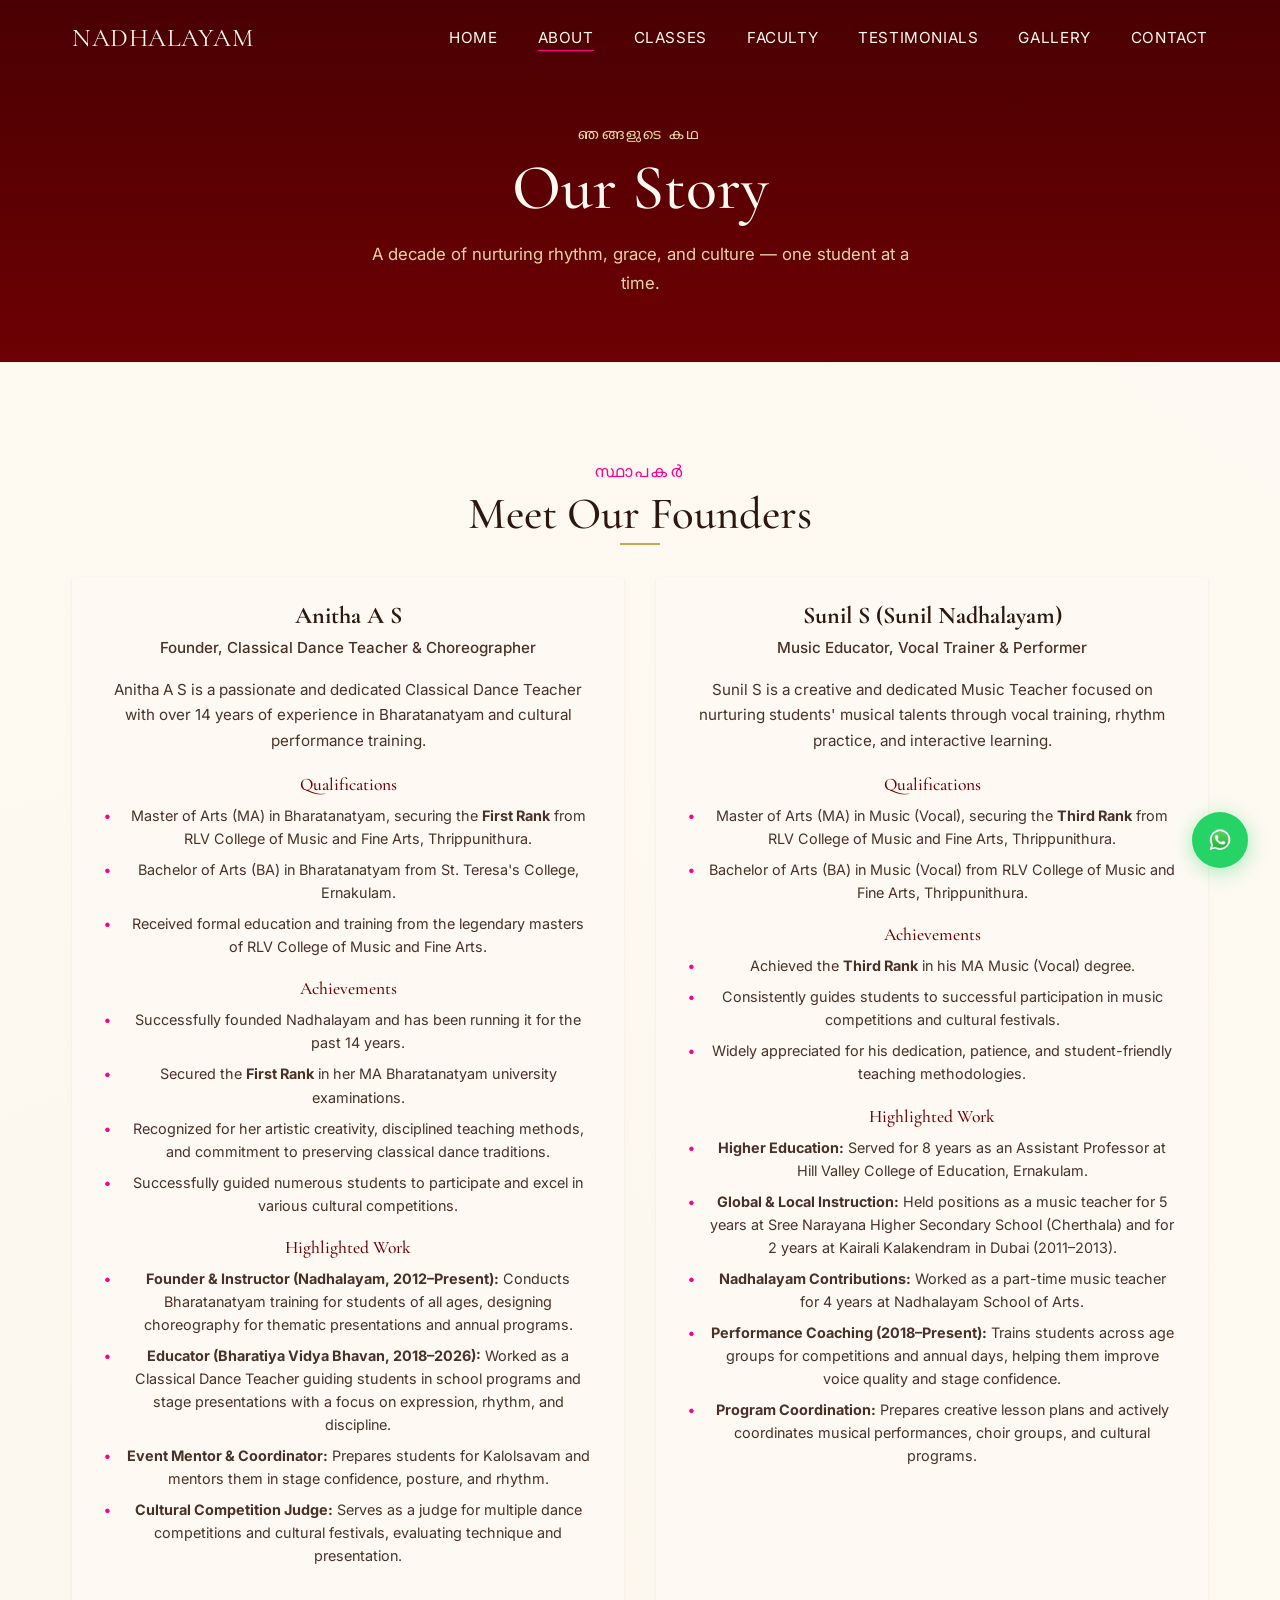
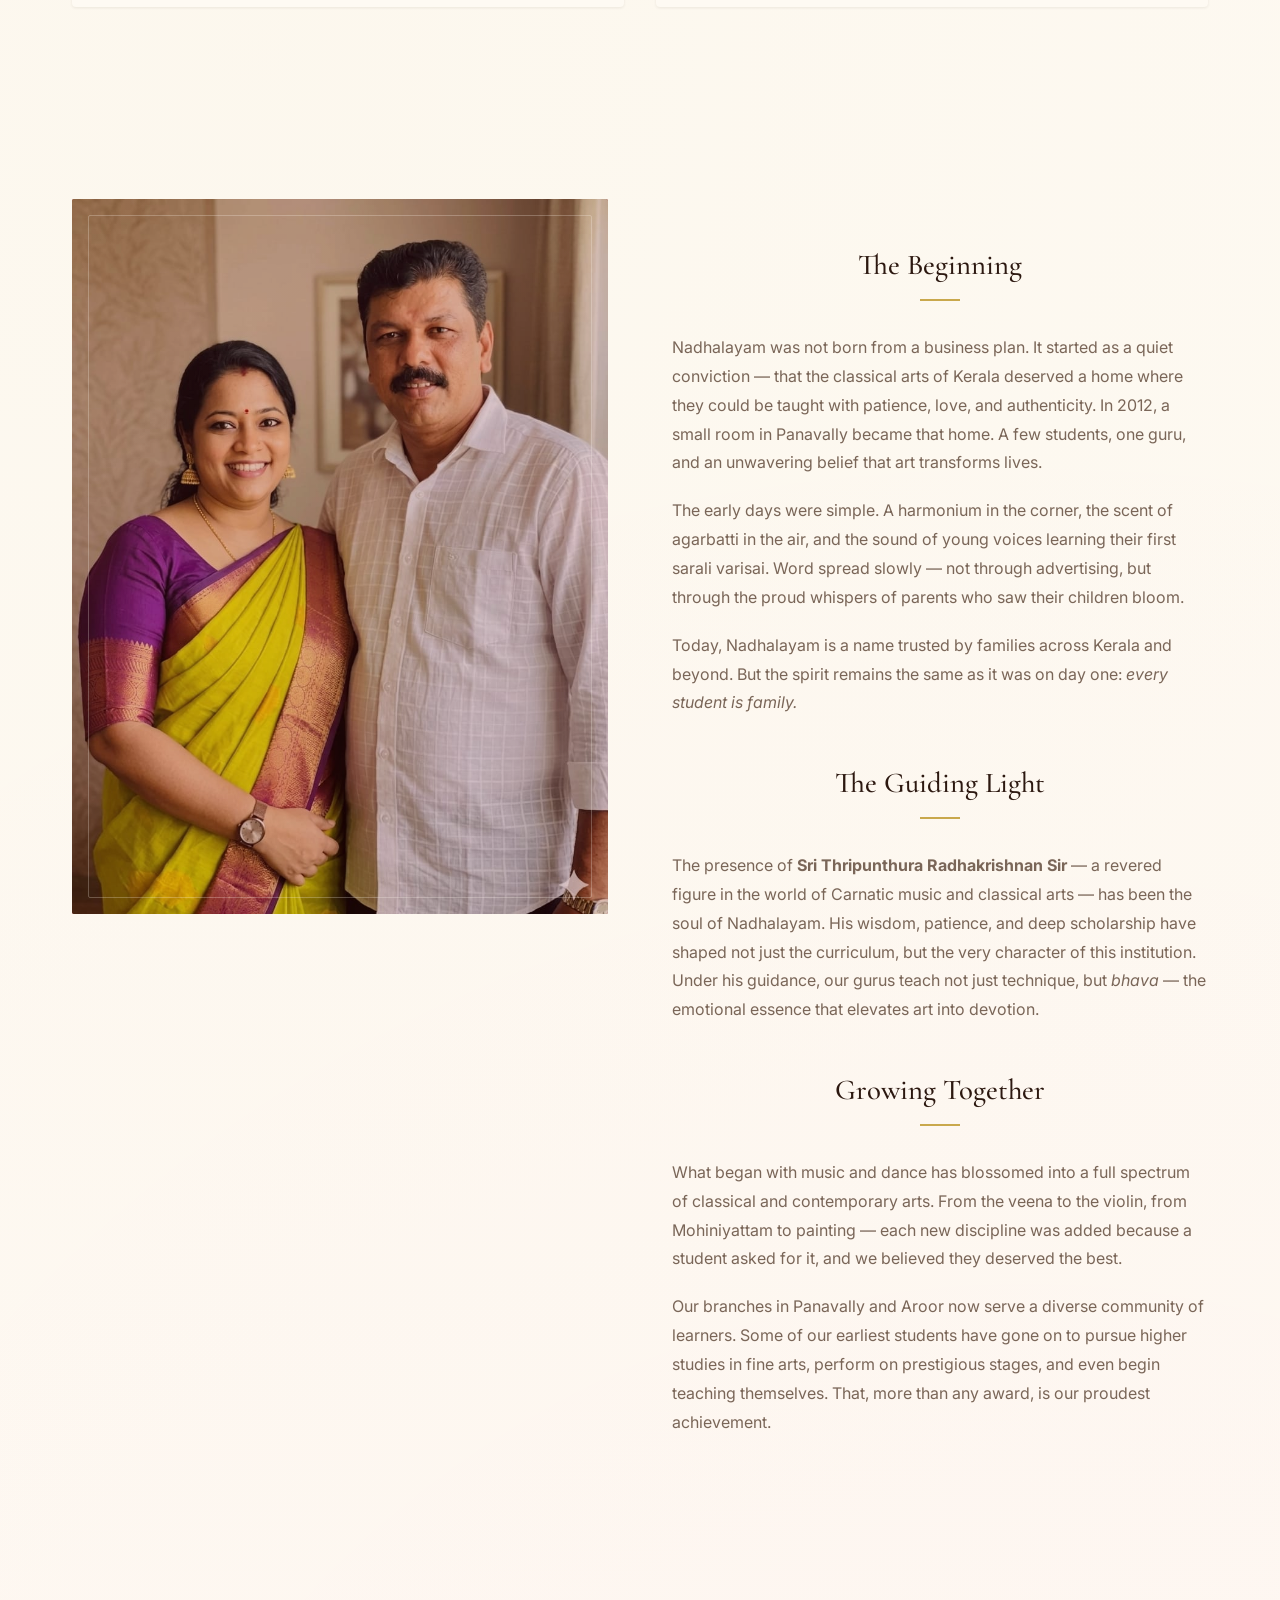
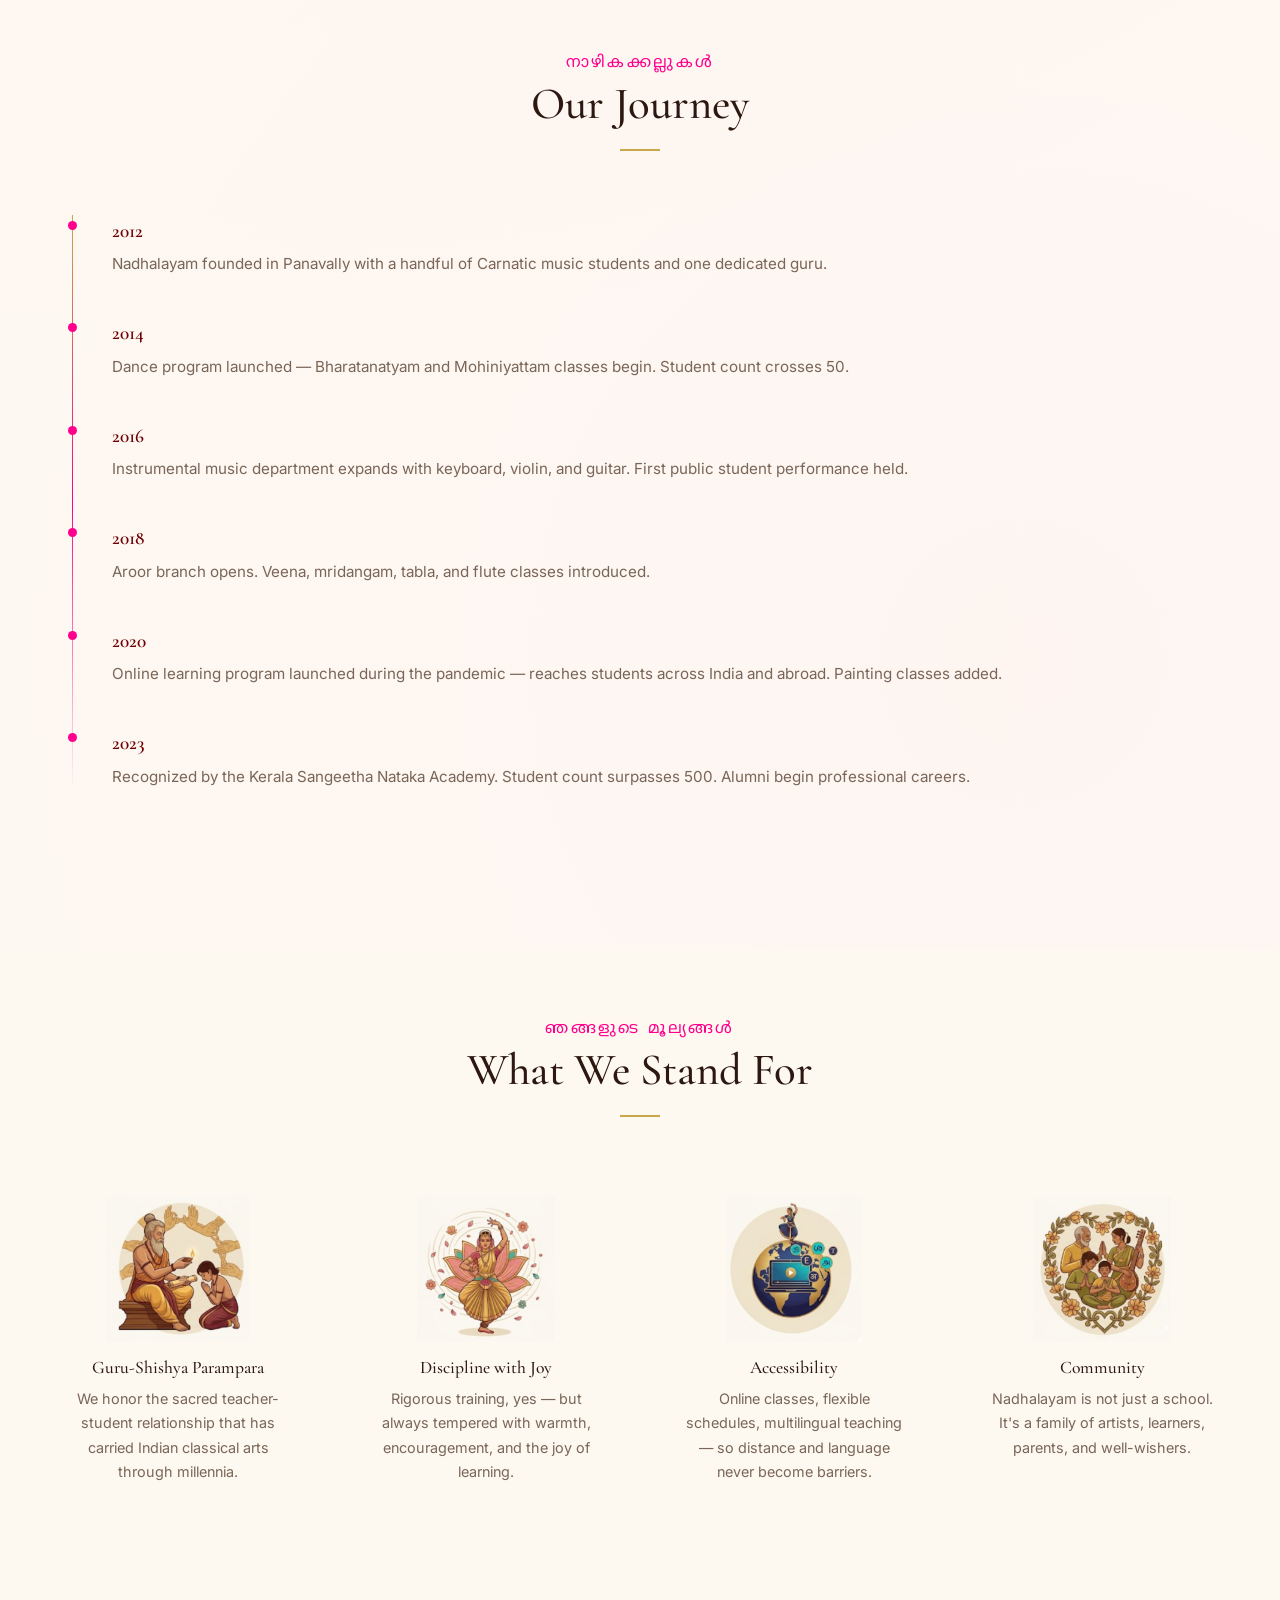
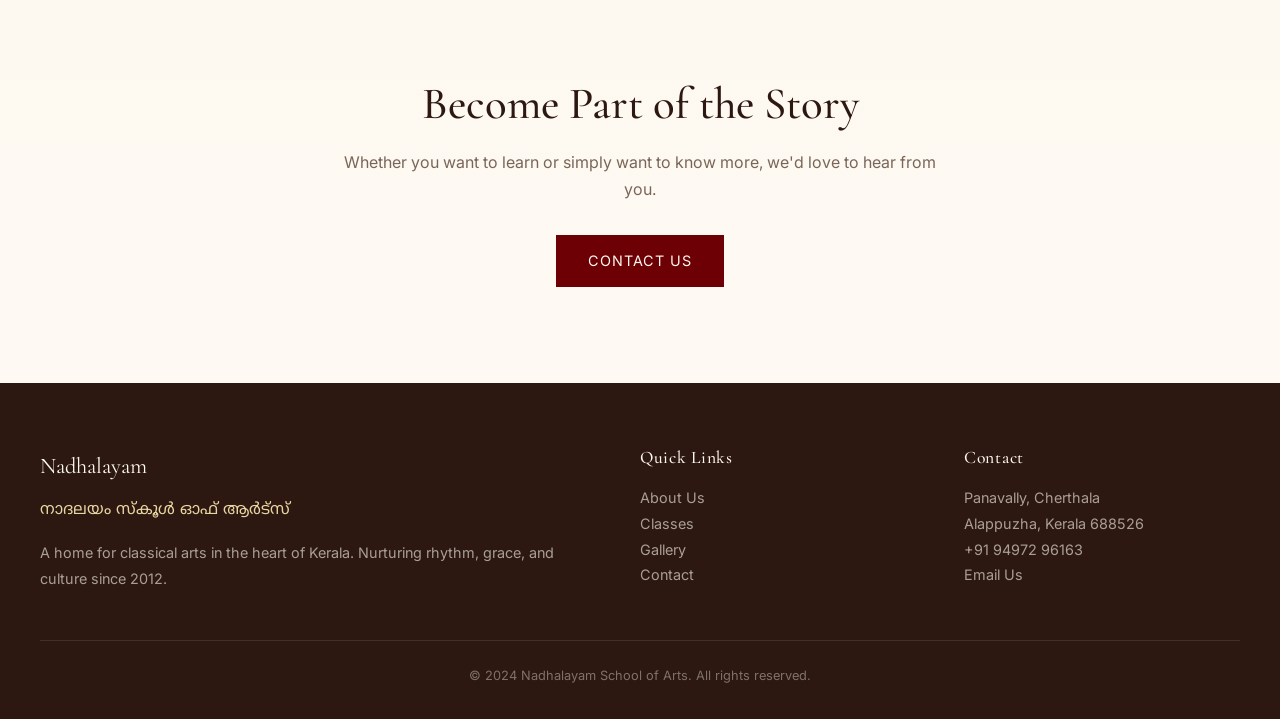
==== commit a46553f5: "modified requirements" ====
--- a/about.html
+++ b/about.html
@@ -107,7 +107,7 @@
 <!-- Story Section -->
 <section class="section about-story">
   <div class="story-image">
-    <img src="images/founders.png" alt="Our Founders">
+    <img src="images/founders.jpeg" alt="Our Founders">
   </div>
   <div class="story-text reveal">
     <h3 style="margin-top:3rem;margin-bottom:1rem;text-align:center">The Beginning</h3>
--- a/css/style.css
+++ b/css/style.css
@@ -1,1342 +1,1344 @@
-
-/* ===== Fonts ===== */
-@import url('https://fonts.googleapis.com/css2?family=Cormorant+Garamond:ital,wght@0,300;0,400;0,500;0,600;0,700;1,400;1,500&family=Inter:wght@300;400;500;600&family=Noto+Sans+Malayalam:wght@300;400;500;600;700&display=swap');
-
-/* ===== Reset & Variables ===== */
-*,
-*::before,
-*::after { box-sizing: border-box; margin: 0; padding: 0; }
-
-:root {
-  --maroon: #6d0004;
-  --maroon-light: #8a1a1f;
-  --maroon-dark: #4a0002;
-  --pink: #ff008e;
-  --pink-soft: #ff6bb5;
-  --cream: #fdf8f0;
-  --cream-dark: #f3e8d7;
-  --ivory: #fffff0;
-  --gold: #c9a84c;
-  --gold-light: #e8d5a3;
-  --gold-muted: #b8943e;
-  --beige: #f5efe0;
-  --warm-white: #fefaf3;
-  --text-dark: #2c1810;
-  --text-body: #4a3128;
-  --text-muted: #7a6658;
-  --border-soft: #e8dcc8;
-
-  --font-serif: 'Cormorant Garamond', Georgia, serif;
-  --font-sans: 'Inter', -apple-system, sans-serif;
-  --font-malayalam: 'Noto Sans Malayalam', sans-serif;
-
-  --shadow-sm: 0 1px 3px rgba(44, 24, 16, 0.08);
-  --shadow-md: 0 4px 20px rgba(44, 24, 16, 0.1);
-  --shadow-lg: 0 10px 40px rgba(44, 24, 16, 0.12);
-  --shadow-xl: 0 20px 60px rgba(44, 24, 16, 0.15);
-}
-
-html {
-  scroll-behavior: smooth;
-  font-size: 16px;
-}
-
-body {
-  font-family: var(--font-sans);
-  color: var(--text-body);
-  background: var(--warm-white);
-  background-image:
-    radial-gradient(circle at 20% 30%, rgba(201, 168, 76, 0.03) 0%, transparent 50%),
-    radial-gradient(circle at 80% 70%, rgba(255, 0, 142, 0.02) 0%, transparent 50%);
-  line-height: 1.7;
-  -webkit-font-smoothing: antialiased;
-  overflow-x: hidden;
-}
-
-/* ===== Typography ===== */
-h1, h2, h3, h4, .serif {
-  font-family: var(--font-serif);
-  color: var(--text-dark);
-  font-weight: 500;
-  line-height: 1.25;
-}
-
-h1 { font-size: clamp(2.5rem, 5vw, 4.5rem); }
-h2 { font-size: clamp(1.8rem, 3.5vw, 2.8rem); }
-h3 { font-size: clamp(1.4rem, 2.5vw, 1.8rem); }
-
-.malayalam {
-  font-family: var(--font-malayalam);
-  font-size: 0.9em;
-}
-
-/* ===== Navigation ===== */
-.nav {
-  position: fixed;
-  top: 0; left: 0; right: 0;
-  z-index: 1000;
-  padding: 1rem 0;
-  transition: all 0.4s ease;
-}
-
-.nav.scrolled {
-  background: rgba(253, 248, 240, 0.95);
-  backdrop-filter: blur(10px);
-  box-shadow: var(--shadow-sm);
-  padding: 0.5rem 0;
-}
-
-.nav-inner {
-  max-width: 1200px;
-  margin: 0 auto;
-  padding: 0 2rem;
-  display: flex;
-  align-items: center;
-  justify-content: space-between;
-}
-
-.nav-logo {
-  font-family: var(--font-serif);
-  font-size: 1.6rem;
-  color: var(--cream);
-  text-decoration: none;
-  letter-spacing: 0.02em;
-  transition: color 0.3s;
-}
-
-.nav.scrolled .nav-logo { color: var(--maroon); }
-
-.nav-links {
-  display: flex;
-  gap: 2.5rem;
-  list-style: none;
-}
-
-.nav-links a {
-  color: var(--cream);
-  text-decoration: none;
-  font-size: 0.95rem;
-  font-weight: 400;
-  letter-spacing: 0.04em;
-  text-transform: uppercase;
-  position: relative;
-  transition: color 0.3s;
-}
-
-.nav.scrolled .nav-links a { color: var(--text-body); }
-
-.nav-links a::after {
-  content: '';
-  position: absolute;
-  bottom: -4px; left: 0;
-  width: 0;
-  height: 1px;
-  background: var(--pink);
-  transition: width 0.3s ease;
-}
-
-.nav-links a:hover::after,
-.nav-links a.active::after { width: 100%; }
-
-.nav-links a:hover { color: var(--pink); }
-
-.nav-toggle {
-  display: none;
-  flex-direction: column;
-  gap: 5px;
-  background: none;
-  border: none;
-  cursor: pointer;
-  padding: 4px;
-}
-
-.nav-toggle span {
-  display: block;
-  width: 24px;
-  height: 2px;
-  background: var(--cream);
-  transition: all 0.3s ease;
-}
-
-.nav.scrolled .nav-toggle span { background: var(--maroon); }
-
-/* ===== Hero Slideshow ===== */
-.hero {
-  position: relative;
-  height: 100vh;
-  overflow: hidden;
-  background: var(--maroon-dark);
-}
-
-.hero-slide {
-  position: absolute;
-  inset: 0;
-  opacity: 0;
-  transition: opacity 1.2s cubic-bezier(0.4, 0, 0.2, 1);
-  background-size: cover;
-  background-position: center;
-}
-
-.hero-slide.active {
-  opacity: 1;
-  animation: kenburns 20s ease-in-out infinite alternate;
-}
-
-.hero-slide::after {
-  content: "";
-  position: absolute;
-  inset: 0;
-  background: radial-gradient(ellipse at center, transparent 40%, rgba(0,0,0,0.55) 100%);
-  pointer-events: none;
-}
-
-@keyframes kenburns {
-  0% { transform: scale(1); }
-  100% { transform: scale(1.1); }
-}
-
-
-
-
-
-
-
-
-
-
-
-
-
-
-
-
-
-.hero-nav {
-  position: absolute;
-  bottom: 4rem;
-  left: 50%;
-  transform: translateX(-50%);
-  z-index: 10;
-  display: flex;
-  gap: 0.75rem;
-}
-
-.hero-dot {
-  width: 8px;
-  height: 8px;
-  border-radius: 50%;
-  border: 1px solid var(--cream);
-  background: transparent;
-  cursor: pointer;
-  transition: all 0.3s ease;
-}
-
-.hero-dot.active { background: var(--pink); border-color: var(--pink); }
-
-
-
-/* ===== Section Common ===== */
-.section {
-  padding: 6rem 2rem;
-  max-width: 1200px;
-  margin: 0 auto;
-}
-
-.section-label {
-  font-family: var(--font-malayalam);
-  color: var(--pink);
-  font-size: 1rem;
-  letter-spacing: 0.15em;
-  text-transform: uppercase;
-  margin-bottom: 0.5rem;
-}
-
-.section-title {
-  margin-bottom: 1rem;
-}
-
-.section-line {
-  width: 40px;
-  height: 2px;
-  background: var(--gold);
-  margin-bottom: 2rem;
-}
-
-/* ===== Welcome ===== */
-.welcome {
-  text-align: center;
-  background: linear-gradient(180deg, var(--warm-white) 0%, var(--cream) 100%);
-}
-
-.welcome-text {
-  max-width: 680px;
-  margin: 0 auto;
-  font-size: 1.15rem;
-  color: var(--text-muted);
-}
-
-/* ===== About Preview ===== */
-.about-preview {
-  display: grid;
-  grid-template-columns: 1fr 1fr;
-  gap: 4rem;
-  align-items: center;
-}
-
-.about-preview-image {
-  position: relative;
-  aspect-ratio: 4/5;
-  background: linear-gradient(135deg, var(--maroon), var(--maroon-dark));
-  border-radius: 2px;
-  overflow: hidden;
-}
-
-.about-preview-image img {
-  width: 100%;
-  height: 100%;
-  object-fit: cover;
-  opacity: 0.85;
-}
-
-.about-preview-image::before {
-  content: '';
-  position: absolute;
-  inset: 1rem;
-  border: 1px solid rgba(253, 248, 240, 0.3);
-  z-index: 2;
-  border-radius: 2px;
-  pointer-events: none;
-}
-
-.about-preview-text h3 {
-  margin-bottom: 1.5rem;
-}
-
-.about-preview-text p {
-  color: var(--text-muted);
-  margin-bottom: 1rem;
-  line-height: 1.8;
-}
-
-.btn {
-  display: inline-flex;
-  align-items: center;
-  gap: 0.5rem;
-  padding: 0.85rem 2rem;
-  font-family: var(--font-sans);
-  font-size: 0.9rem;
-  letter-spacing: 0.06em;
-  text-transform: uppercase;
-  text-decoration: none;
-  border: none;
-  cursor: pointer;
-  transition: all 0.3s ease;
-}
-
-.btn-primary {
-  background: var(--maroon);
-  color: var(--cream);
-}
-
-.btn-primary:hover { background: var(--maroon-light); }
-
-.btn-outline {
-  background: transparent;
-  color: var(--maroon);
-  border: 1px solid var(--maroon);
-}
-
-.btn-outline:hover { background: var(--maroon); color: var(--cream); }
-
-/* ===== Featured Classes ===== */
-.featured-classes {
-  background: var(--cream);
-}
-
-.featured-classes .section-label,
-.featured-classes .section-title { text-align: center; }
-
-.featured-classes .section-line { margin-left: auto; margin-right: auto; }
-
-.class-cards {
-  display: grid;
-  grid-template-columns: repeat(auto-fill, minmax(280px, 1fr));
-  gap: 1.5rem;
-  margin-top: 3rem;
-}
-
-.class-card {
-  background: var(--ivory);
-  padding: 2.5rem 2rem;
-  text-align: center;
-  border-radius: 2px;
-  transition: all 0.4s ease;
-  position: relative;
-  overflow: hidden;
-}
-
-.class-card::before {
-  content: '';
-  position: absolute;
-  top: 0; left: 0; right: 0;
-  height: 3px;
-  background: linear-gradient(90deg, var(--gold), var(--pink));
-  transform: scaleX(0);
-  transition: transform 0.4s ease;
-}
-
-.class-card:hover::before { transform: scaleX(1); }
-
-.class-card:hover {
-  box-shadow: var(--shadow-lg);
-  transform: translateY(-4px);
-}
-
-.class-card-icon {
-  font-size: 2.5rem;
-  margin-bottom: 1rem;
-  display: block;
-}
-
-.class-card-img-icon {
-  width: 100%;
-  height: 160px;
-  object-fit: cover;
-  border-radius: 8px;
-  margin-bottom: 1rem;
-  display: block;
-}
-
-.class-card h4 {
-  font-family: var(--font-serif);
-  font-size: 1.3rem;
-  margin-bottom: 0.5rem;
-}
-
-.class-card p {
-  color: var(--text-muted);
-  font-size: 0.9rem;
-}
-
-/* ===== Why Choose Us ===== */
-.why-us {
-  text-align: center;
-}
-
-.why-grid {
-  display: grid;
-  grid-template-columns: repeat(auto-fill, minmax(240px, 1fr));
-  gap: 2rem;
-  margin-top: 3rem;
-}
-
-.why-item {
-  padding: 2rem 1.5rem;
-  text-align: center;
-}
-
-.why-icon {
-  width: auto;
-  height: auto;
-  min-height: 48px;
-  margin: 0 auto 1rem;
-  display: flex;
-  align-items: center;
-  justify-content: center;
-  max-width: 96px;
-  color: var(--gold-muted);
-}
-
-
-.why-item h4 {
-  font-family: var(--font-serif);
-  font-size: 1.1rem;
-  margin-bottom: 0.5rem;
-}
-
-.why-item p {
-  color: var(--text-muted);
-  font-size: 0.9rem;
-}
-
-/* ===== Recognition ===== */
-.recognition {
-  background: linear-gradient(135deg, var(--maroon), var(--maroon-dark));
-  color: var(--cream);
-  text-align: center;
-  padding: 5rem 2rem;
-}
-
-.recognition-badge {
-  width: 120px;
-  height: 120px;
-  margin: 0 auto 1.5rem;
-  border: 2px solid var(--gold);
-  border-radius: 50%;
-  display: flex;
-  align-items: center;
-  justify-content: center;
-  font-size: 2rem;
-}
-
-.recognition h2 { color: var(--cream); }
-
-.recognition p {
-  max-width: 600px;
-  margin: 1rem auto;
-  font-size: 1.05rem;
-  opacity: 0.85;
-}
-
-/* ===== Since 2012 ===== */
-.since {
-  text-align: center;
-  background: var(--ivory);
-}
-
-.since-year {
-  font-family: var(--font-serif);
-  font-size: clamp(3rem, 6vw, 5rem);
-  color: var(--maroon);
-  font-weight: 700;
-  opacity: 0.08;
-  position: absolute;
-  left: 50%;
-  transform: translateX(-50%);
-  line-height: 1;
-}
-
-.since-content {
-  position: relative;
-  padding: 2rem 0;
-}
-
-.since-content p {
-  max-width: 640px;
-  margin: 0 auto;
-  color: var(--text-muted);
-}
-
-.since-stats {
-  display: flex;
-  justify-content: center;
-  gap: 3rem;
-  margin-top: 2.5rem;
-  flex-wrap: wrap;
-}
-
-.since-stat {
-  text-align: center;
-}
-
-.since-stat-number {
-  font-family: var(--font-serif);
-  font-size: 2.5rem;
-  color: var(--maroon);
-  font-weight: 600;
-}
-
-.since-stat-label {
-  font-size: 0.85rem;
-  color: var(--text-muted);
-  text-transform: uppercase;
-  letter-spacing: 0.1em;
-}
-
-/* ===== Decorative Divider ===== */
-.ornament {
-  display: flex;
-  align-items: center;
-  justify-content: center;
-  gap: 1rem;
-  margin: 2rem 0;
-  color: var(--gold-muted);
-  font-size: 0.7rem;
-}
-
-.ornament::before,
-.ornament::after {
-  content: '';
-  width: 30px;
-  height: 1px;
-  background: var(--gold);
-}
-
-/* ===== CTA ===== */
-.cta {
-  text-align: center;
-  background: linear-gradient(180deg, var(--cream), var(--warm-white));
-  padding: 6rem 2rem;
-}
-
-.cta-inner {
-  max-width: 600px;
-  margin: 0 auto;
-}
-
-.cta h2 { margin-bottom: 1rem; }
-
-.cta p {
-  color: var(--text-muted);
-  margin-bottom: 2rem;
-}
-
-/* ===== Footer ===== */
-.footer {
-  background: var(--text-dark);
-  color: var(--cream);
-  padding: 4rem 2rem 2rem;
-}
-
-.footer-grid {
-  max-width: 1200px;
-  margin: 0 auto;
-  display: grid;
-  grid-template-columns: 2fr 1fr 1fr;
-  gap: 3rem;
-}
-
-.footer h4 {
-  font-family: var(--font-serif);
-  color: var(--cream);
-  font-size: 1.1rem;
-  margin-bottom: 1rem;
-  letter-spacing: 0.04em;
-}
-
-.footer p, .footer a {
-  color: rgba(253, 248, 240, 0.6);
-  font-size: 0.9rem;
-  text-decoration: none;
-  line-height: 1.8;
-}
-
-.footer a:hover { color: var(--pink); }
-
-.footer-brand {
-  font-family: var(--font-serif);
-  font-size: 1.4rem;
-  color: var(--cream);
-  margin-bottom: 0.75rem;
-}
-
-.footer-ml {
-  font-family: var(--font-malayalam);
-  font-size: 1rem;
-  color: var(--gold-light);
-  margin-bottom: 1rem;
-}
-
-.footer-bottom {
-  max-width: 1200px;
-  margin: 3rem auto 0;
-  padding-top: 1.5rem;
-  border-top: 1px solid rgba(253, 248, 240, 0.1);
-  text-align: center;
-  font-size: 0.8rem;
-  color: rgba(253, 248, 240, 0.4);
-}
-
-/* ===== Page Header (inner pages) ===== */
-.page-header {
-  padding: 7rem 2rem 4rem;
-  text-align: center;
-  background: linear-gradient(180deg, var(--maroon-dark), var(--maroon));
-  color: var(--cream);
-}
-
-.page-header h1 { color: var(--cream); }
-
-.page-header p {
-  max-width: 560px;
-  margin: 0.75rem auto 0;
-  color: var(--gold-light);
-  font-size: 1.05rem;
-}
-
-/* ===== About Page ===== */
-.about-story {
-  display: grid;
-  grid-template-columns: 1fr 1fr;
-  gap: 4rem;
-  align-items: start;
-}
-
-.story-image {
-  position: sticky;
-  top: 6rem;
-  aspect-ratio: 3/4;
-  background: linear-gradient(135deg, var(--maroon-light), var(--maroon));
-  border-radius: 2px;
-  overflow: hidden;
-}
-
-.story-image img {
-  width: 100%;
-  height: 100%;
-  object-fit: cover;
-  opacity: 0.8;
-}
-
-.story-image::after {
-  content: '';
-  position: absolute;
-  inset: 1rem;
-  border: 1px solid rgba(253, 248, 240, 0.25);
-  border-radius: 2px;
-  pointer-events: none;
-}
-
-.story-text p {
-  margin-bottom: 1.2rem;
-  color: var(--text-muted);
-  line-height: 1.8;
-}
-
-.timeline {
-  margin: 4rem 0;
-  position: relative;
-}
-
-.timeline::before {
-  content: '';
-  position: absolute;
-  left: 0;
-  top: 0;
-  bottom: 0;
-  width: 1px;
-  background: linear-gradient(180deg, var(--gold), var(--pink), transparent);
-}
-
-.timeline-item {
-  padding-left: 2.5rem;
-  position: relative;
-  margin-bottom: 2.5rem;
-}
-
-.timeline-item::before {
-  content: '';
-  position: absolute;
-  left: -4px;
-  top: 6px;
-  width: 9px;
-  height: 9px;
-  border-radius: 50%;
-  background: var(--pink);
-}
-
-.timeline-year {
-  font-family: var(--font-serif);
-  font-size: 1.2rem;
-  color: var(--maroon);
-  font-weight: 600;
-  margin-bottom: 0.25rem;
-}
-
-.timeline-text {
-  color: var(--text-muted);
-  font-size: 0.95rem;
-}
-
-/* ===== Classes Page ===== */
-.classes-grid {
-  display: grid;
-  grid-template-columns: repeat(auto-fill, minmax(300px, 1fr));
-  gap: 1.5rem;
-  margin-top: 2rem;
-}
-
-.class-detail-card {
-  background: var(--ivory);
-  border-radius: 2px;
-  overflow: hidden;
-  transition: all 0.4s ease;
-}
-
-.class-detail-card:hover {
-  box-shadow: var(--shadow-lg);
-  transform: translateY(-4px);
-}
-
-.class-card-img {
-  aspect-ratio: 16/10;
-  background: linear-gradient(135deg, var(--maroon-light), var(--maroon-dark));
-  display: flex;
-  align-items: center;
-  justify-content: center;
-  font-size: 3rem;
-  color: var(--cream);
-  position: relative;
-  overflow: hidden;
-}
-
-.class-card-img img {
-  width: 100%;
-  height: 100%;
-  object-fit: cover;
-  opacity: 0.7;
-}
-
-.class-card-body {
-  padding: 1.5rem;
-}
-
-.class-card-body h3 {
-  font-family: var(--font-serif);
-  font-size: 1.25rem;
-  margin-bottom: 0.5rem;
-}
-
-.class-card-body p {
-  color: var(--text-muted);
-  font-size: 0.9rem;
-}
-
-.class-info {
-  margin-top: 4rem;
-  background: var(--cream);
-  padding: 3rem 2rem;
-  border-radius: 2px;
-  text-align: center;
-}
-
-.class-info-grid {
-  display: flex;
-  flex-wrap: wrap;
-  justify-content: center;
-  gap: 1.5rem;
-  margin-top: 2rem;
-}
-
-.class-info-grid > * {
-  flex: 0 1 200px;
-}
-
-.class-info-item {
-  padding: 1.5rem;
-}
-
-.class-info-item .icon {
-  font-size: 1.5rem;
-  margin-bottom: 0.5rem;
-}
-
-.class-info-item h4 {
-  font-family: var(--font-serif);
-  font-size: 1.05rem;
-  margin-bottom: 0.25rem;
-}
-
-.class-info-item p {
-  color: var(--text-muted);
-  font-size: 0.85rem;
-}
-
-/* ===== Gallery ===== */
-.gallery {
-  background: var(--cream-dark);
-}
-
-.gallery-grid {
-  columns: 4 260px;
-  column-gap: 1rem;
-  margin-top: 2rem;
-}
-
-.gallery-item {
-  break-inside: avoid;
-  margin-bottom: 1rem;
-  position: relative;
-  border-radius: 2px;
-  overflow: hidden;
-  cursor: pointer;
-}
-
-.gallery-item img {
-  width: 100%;
-  display: block;
-  transition: transform 0.5s ease;
-}
-
-.gallery-item:hover img {
-  transform: scale(1.04);
-}
-
-.gallery-item-overlay {
-  position: absolute;
-  inset: 0;
-  background: linear-gradient(180deg, transparent 50%, rgba(74, 0, 2, 0.7));
-  opacity: 0;
-  transition: opacity 0.3s ease;
-  display: flex;
-  align-items: flex-end;
-  padding: 1rem;
-}
-
-.gallery-item:hover .gallery-item-overlay { opacity: 1; }
-
-.gallery-item-overlay span {
-  color: var(--cream);
-  font-size: 0.85rem;
-  font-family: var(--font-serif);
-}
-
-.gallery-placeholder {
-  width: 100%;
-  aspect-ratio: auto;
-  background: linear-gradient(135deg, var(--maroon-light), var(--maroon-dark));
-  display: flex;
-  align-items: center;
-  justify-content: center;
-  color: rgba(253, 248, 240, 0.3);
-  font-size: 3rem;
-  min-height: 200px;
-}
-
-/* Lightbox */
-.lightbox {
-  display: none;
-  position: fixed;
-  inset: 0;
-  z-index: 2000;
-  background: rgba(44, 24, 16, 0.95);
-  align-items: center;
-  justify-content: center;
-  padding: 2rem;
-}
-
-.lightbox.active { display: flex; }
-
-.lightbox img {
-  max-width: 90vw;
-  max-height: 85vh;
-  object-fit: contain;
-  border-radius: 2px;
-}
-
-.lightbox-close {
-  position: absolute;
-  top: 1.5rem;
-  right: 2rem;
-  background: none;
-  border: none;
-  color: var(--cream);
-  font-size: 2rem;
-  cursor: pointer;
-  transition: color 0.3s;
-}
-
-.lightbox-close:hover { color: var(--pink); }
-
-.lightbox-caption {
-  position: absolute;
-  bottom: 2rem;
-  left: 50%;
-  transform: translateX(-50%);
-  color: var(--cream);
-  font-family: var(--font-serif);
-  font-size: 1.1rem;
-}
-
-/* ===== Contact Page ===== */
-.contact-grid {
-  display: grid;
-  grid-template-columns: 1fr 1fr;
-  gap: 3rem;
-}
-
-.contact-card {
-  background: var(--ivory);
-  padding: 2.5rem;
-  border-radius: 2px;
-}
-
-.contact-card h3 {
-  margin-bottom: 1.5rem;
-}
-
-.contact-item {
-  display: flex;
-  gap: 1rem;
-  margin-bottom: 1.25rem;
-  align-items: flex-start;
-}
-
-.contact-icon {
-  flex-shrink: 0;
-  width: 40px;
-  height: 40px;
-  display: flex;
-  align-items: center;
-  justify-content: center;
-  background: var(--cream);
-  border-radius: 50%;
-  color: var(--maroon);
-  font-size: 1rem;
-}
-
-.contact-item p {
-  color: var(--text-muted);
-  font-size: 0.9rem;
-  line-height: 1.6;
-}
-
-.contact-item a {
-  color: var(--maroon);
-  text-decoration: none;
-}
-
-.contact-item a:hover { color: var(--pink); }
-
-.map-container {
-  border-radius: 2px;
-  overflow: hidden;
-  height: 100%;
-  min-height: 350px;
-}
-
-.map-container iframe {
-  width: 100%;
-  height: 100%;
-  border: none;
-  border-radius: 2px;
-}
-
-/* WhatsApp Float */
-.whatsapp-float {
-  position: fixed;
-  bottom: 2rem;
-  right: 2rem;
-  z-index: 999;
-  width: 56px;
-  height: 56px;
-  border-radius: 50%;
-  background: #25D366;
-  color: #fff;
-  display: flex;
-  align-items: center;
-  justify-content: center;
-  font-size: 1.5rem;
-  text-decoration: none;
-  box-shadow: 0 4px 20px rgba(37, 211, 102, 0.4);
-  transition: transform 0.3s ease, box-shadow 0.3s ease;
-}
-
-.whatsapp-float:hover {
-  transform: scale(1.1);
-  box-shadow: 0 6px 30px rgba(37, 211, 102, 0.5);
-}
-
-/* ===== Lazy Load ===== */
-.lazy-img {
-  opacity: 0;
-  transition: opacity 0.5s ease;
-}
-
-.lazy-img.loaded {
-  opacity: 1;
-}
-
-/* ===== Scroll Reveal ===== */
-.reveal {
-  opacity: 0;
-  transform: translateY(30px);
-  transition: opacity 0.6s ease, transform 0.6s ease;
-}
-
-.reveal.visible {
-  opacity: 1;
-  transform: translateY(0);
-}
-
-/* ===== Placeholder Image Generator ===== */
-.placeholder-img {
-  width: 100%;
-  height: 100%;
-  display: flex;
-  align-items: center;
-  justify-content: center;
-  color: rgba(253, 248, 240, 0.3);
-  font-size: 3rem;
-  text-align: center;
-  line-height: 1.3;
-}
-
-/* ===== Responsive ===== */
-@media (max-width: 768px) {
-  .nav-links {
-    position: fixed;
-    top: 0; right: -100%;
-    width: 70vw;
-    height: 100vh;
-    background: var(--maroon);
-    flex-direction: column;
-    padding: 6rem 2rem 2rem;
-    gap: 1.5rem;
-    transition: right 0.4s ease;
-  }
-
-  .nav-links.active { right: 0; }
-
-  .nav-links a { color: var(--cream); font-size: 1rem; }
-  .nav.scrolled .nav-links a { color: var(--cream); }
-
-  .nav-toggle { display: flex; z-index: 1001; }
-
-  .about-preview,
-  .about-story,
-  .contact-grid {
-    grid-template-columns: 1fr;
-    gap: 2rem;
-  }
-
-  .story-image { position: static; }
-
-  .footer-grid {
-    grid-template-columns: 1fr;
-    gap: 2rem;
-  }
-
-  .section { padding: 4rem 1.5rem; }
-
-  .hero { height: auto; min-height: 60vh; }
-  .hero-slide { background-size: cover; }
-  .hero-slide-swap { background-size: 100% auto; background-repeat: no-repeat; background-color: var(--maroon-dark); background-image: url('../images/coverpage2.jpeg') !important; }
-
-  .since-stats { gap: 1.5rem; }
-
-  .gallery-grid { columns: 2 1fr; }
-}
-
-@media (max-width: 480px) {
-  .gallery-grid { columns: 1; }
-
-  .class-cards,
-  .classes-grid,
-  .why-grid {
-    grid-template-columns: 1fr;
-  }
-
-  .class-info-grid > * {
-    flex: 1 1 100%;
-  }
-}
-
-
-/* ===== Gallery Videos ===== */
-.gallery-item.gallery-video {
-  cursor: default;
-}
-
-.video-wrapper {
-  position: relative;
-  width: 100%;
-  padding-bottom: 56.25%;
-  background: var(--maroon-dark);
-}
-
-.video-wrapper {
-  position: relative;
-  width: 100%;
-  padding-bottom: 56.25%;
-  background: var(--maroon-dark);
-}
-
-.video-click-overlay {
-  position: absolute;
-  inset: 0;
-  z-index: 10;
-  cursor: pointer;
-}
-
-.video-wrapper iframe {
-  position: absolute;
-  inset: 0;
-  width: 100%;
-  height: 100%;
-  border: none;
-}
-
-/* ===== Faculty ===== */
-.faculty-grid {
-  display: grid;
-  grid-template-columns: repeat(auto-fill, minmax(240px, 1fr));
-  gap: 2rem;
-  margin-top: 2rem;
-}
-
-.faculty-card {
-  background: var(--warm-white);
-  border-radius: 4px;
-  overflow: hidden;
-  box-shadow: var(--shadow-sm);
-  transition: transform 0.3s ease, box-shadow 0.3s ease;
-}
-
-.faculty-card:hover {
-  transform: translateY(-4px);
-  box-shadow: var(--shadow-md);
-}
-
-.faculty-card-img {
-  width: 100%;
-  aspect-ratio: 3/4;
-  overflow: hidden;
-  background: var(--beige);
-}
-
-.faculty-card-img img {
-  width: 100%;
-  height: 100%;
-  object-fit: cover;
-  display: block;
-  transition: transform 0.4s ease;
-}
-
-.faculty-card:hover .faculty-card-img img {
-  transform: scale(1.05);
-}
-
-.faculty-card-body {
-  padding: 1.25rem 1.25rem 1.5rem;
-  text-align: center;
-}
-
-.faculty-card-body h3 {
-  font-family: var(--font-serif);
-  font-size: 1.25rem;
-  color: var(--text-dark);
-  margin-bottom: 0.25rem;
-}
-
-.faculty-card-body p {
-  color: var(--gold-muted);
-  font-size: 0.9rem;
-  font-weight: 500;
-}
-
-/* ===== Social Links ===== */
-.social-links {
-  display: flex;
-  gap: 1rem;
-  margin-top: 1.25rem;
-  flex-wrap: wrap;
-}
-
-.social-link {
-  display: inline-flex;
-  align-items: center;
-  gap: 0.4rem;
-  padding: 0.6rem 1.2rem;
-  border: 1px solid var(--border-soft);
-  border-radius: 4px;
-  color: var(--text-body);
-  text-decoration: none;
-  font-size: 0.85rem;
-  transition: all 0.3s ease;
-}
-
-.social-link:hover {
-  border-color: var(--gold-muted);
-  color: var(--gold-muted);
-  background: var(--warm-white);
-}
-
-/* ===== Founders ===== */
-.founders-grid {
-  display: grid;
-  grid-template-columns: repeat(auto-fit, minmax(400px, 1fr));
-  gap: 2rem;
-  margin-top: 2rem;
-}
-
-.founder-card {
-  text-align: center;
-  background: var(--warm-white);
-  border-radius: 4px;
-  overflow: hidden;
-  box-shadow: var(--shadow-sm);
-}
-
-
-
-.founder-body {
-  padding: 1.5rem 2rem 2rem;
-}
-
-.founder-body h3 {
-  font-family: var(--font-serif);
-  font-size: 1.5rem;
-  color: var(--text-dark);
-  margin-bottom: 0.25rem;
-  font-weight: 700;
-}
-
-.founder-role {
-  color: var(--gold-muted);
-  font-weight: 500;
-  font-size: 0.9rem;
-  margin-bottom: 1rem;
-}
-
-.founder-body h4 {
-  font-family: var(--font-serif);
-  font-size: 1.1rem;
-  color: var(--maroon);
-  margin: 1.25rem 0 0.5rem;
-}
-
-.founder-body ul {
-  list-style: none;
-  padding: 0;
-  margin: 0;
-}
-
-.founder-body ul li {
-  position: relative;
-  padding-left: 1.25rem;
-  margin-bottom: 0.5rem;
-  color: var(--text-body);
-  font-size: 0.9rem;
-  line-height: 1.6;
-}
-
-.founder-body ul li::before {
-  content: '•';
-  position: absolute;
-  left: 0;
-  color: var(--pink);
-  font-weight: bold;
-}
-
-.founder-body p {
-  color: var(--text-body);
-  font-size: 0.95rem;
-  line-height: 1.7;
-}
-
-@media (max-width: 900px) {
-  .founders-grid {
-    grid-template-columns: 1fr;
-  }
-}
-
-/* ===== Testimonials ===== */
-.testimonials-list {
-  display: flex;
+
+/* ===== Fonts ===== */
+@import url('https://fonts.googleapis.com/css2?family=Cormorant+Garamond:ital,wght@0,300;0,400;0,500;0,600;0,700;1,400;1,500&family=Inter:wght@300;400;500;600&family=Noto+Sans+Malayalam:wght@300;400;500;600;700&display=swap');
+
+/* ===== Reset & Variables ===== */
+*,
+*::before,
+*::after { box-sizing: border-box; margin: 0; padding: 0; }
+
+:root {
+  --maroon: #6d0004;
+  --maroon-light: #8a1a1f;
+  --maroon-dark: #4a0002;
+  --pink: #ff008e;
+  --pink-soft: #ff6bb5;
+  --cream: #fdf8f0;
+  --cream-dark: #f3e8d7;
+  --ivory: #fffff0;
+  --gold: #c9a84c;
+  --gold-light: #e8d5a3;
+  --gold-muted: #b8943e;
+  --beige: #f5efe0;
+  --warm-white: #fefaf3;
+  --text-dark: #2c1810;
+  --text-body: #4a3128;
+  --text-muted: #7a6658;
+  --border-soft: #e8dcc8;
+
+  --font-serif: 'Cormorant Garamond', Georgia, serif;
+  --font-sans: 'Inter', -apple-system, sans-serif;
+  --font-malayalam: 'Noto Sans Malayalam', sans-serif;
+
+  --shadow-sm: 0 1px 3px rgba(44, 24, 16, 0.08);
+  --shadow-md: 0 4px 20px rgba(44, 24, 16, 0.1);
+  --shadow-lg: 0 10px 40px rgba(44, 24, 16, 0.12);
+  --shadow-xl: 0 20px 60px rgba(44, 24, 16, 0.15);
+}
+
+html {
+  scroll-behavior: smooth;
+  font-size: 16px;
+}
+
+body {
+  font-family: var(--font-sans);
+  color: var(--text-body);
+  background: var(--warm-white);
+  background-image:
+    radial-gradient(circle at 20% 30%, rgba(201, 168, 76, 0.03) 0%, transparent 50%),
+    radial-gradient(circle at 80% 70%, rgba(255, 0, 142, 0.02) 0%, transparent 50%);
+  line-height: 1.7;
+  -webkit-font-smoothing: antialiased;
+  overflow-x: hidden;
+}
+
+/* ===== Typography ===== */
+h1, h2, h3, h4, .serif {
+  font-family: var(--font-serif);
+  color: var(--text-dark);
+  font-weight: 500;
+  line-height: 1.25;
+}
+
+h1 { font-size: clamp(2.5rem, 5vw, 4.5rem); }
+h2 { font-size: clamp(1.8rem, 3.5vw, 2.8rem); }
+h3 { font-size: clamp(1.4rem, 2.5vw, 1.8rem); }
+
+.malayalam {
+  font-family: var(--font-malayalam);
+  font-size: 0.9em;
+}
+
+/* ===== Navigation ===== */
+.nav {
+  position: fixed;
+  top: 0; left: 0; right: 0;
+  z-index: 1000;
+  padding: 1rem 0;
+  transition: all 0.4s ease;
+}
+
+.nav.scrolled {
+  background: rgba(253, 248, 240, 0.95);
+  backdrop-filter: blur(10px);
+  box-shadow: var(--shadow-sm);
+  padding: 0.5rem 0;
+}
+
+.nav-inner {
+  max-width: 1200px;
+  margin: 0 auto;
+  padding: 0 2rem;
+  display: flex;
+  align-items: center;
+  justify-content: space-between;
+}
+
+.nav-logo {
+  font-family: var(--font-serif);
+  font-size: 1.6rem;
+  color: var(--cream);
+  text-decoration: none;
+  letter-spacing: 0.02em;
+  transition: color 0.3s;
+}
+
+.nav.scrolled .nav-logo { color: var(--maroon); }
+
+.nav-links {
+  display: flex;
+  gap: 2.5rem;
+  list-style: none;
+}
+
+.nav-links a {
+  color: var(--cream);
+  text-decoration: none;
+  font-size: 0.95rem;
+  font-weight: 400;
+  letter-spacing: 0.04em;
+  text-transform: uppercase;
+  position: relative;
+  transition: color 0.3s;
+}
+
+.nav.scrolled .nav-links a { color: var(--text-body); }
+
+.nav-links a::after {
+  content: '';
+  position: absolute;
+  bottom: -4px; left: 0;
+  width: 0;
+  height: 1px;
+  background: var(--pink);
+  transition: width 0.3s ease;
+}
+
+.nav-links a:hover::after,
+.nav-links a.active::after { width: 100%; }
+
+.nav-links a:hover { color: var(--pink); }
+
+.nav-toggle {
+  display: none;
   flex-direction: column;
-  gap: 2.5rem;
+  gap: 5px;
+  background: none;
+  border: none;
+  cursor: pointer;
+  padding: 4px;
+}
+
+.nav-toggle span {
+  display: block;
+  width: 24px;
+  height: 2px;
+  background: var(--cream);
+  transition: all 0.3s ease;
+}
+
+.nav.scrolled .nav-toggle span { background: var(--maroon); }
+
+/* ===== Hero Slideshow ===== */
+.hero {
+  position: relative;
+  height: 100vh;
+  overflow: hidden;
+  background: var(--maroon-dark);
+}
+
+.hero-slide {
+  position: absolute;
+  inset: 0;
+  opacity: 0;
+  transition: opacity 1.2s cubic-bezier(0.4, 0, 0.2, 1);
+  background-size: cover;
+  background-position: center;
+}
+
+.hero-slide.active {
+  opacity: 1;
+  animation: kenburns 20s ease-in-out infinite alternate;
+}
+
+.hero-slide::after {
+  content: "";
+  position: absolute;
+  inset: 0;
+  background: radial-gradient(ellipse at center, transparent 40%, rgba(0,0,0,0.55) 100%);
+  pointer-events: none;
+}
+
+@keyframes kenburns {
+  0% { transform: scale(1); }
+  100% { transform: scale(1.1); }
+}
+
+
+
+
+
+
+
+
+
+
+
+
+
+
+
+
+
+.hero-nav {
+  position: absolute;
+  bottom: 4rem;
+  left: 50%;
+  transform: translateX(-50%);
+  z-index: 10;
+  display: flex;
+  gap: 0.75rem;
+}
+
+.hero-dot {
+  width: 8px;
+  height: 8px;
+  border-radius: 50%;
+  border: 1px solid var(--cream);
+  background: transparent;
+  cursor: pointer;
+  transition: all 0.3s ease;
+}
+
+.hero-dot.active { background: var(--pink); border-color: var(--pink); }
+
+
+
+/* ===== Section Common ===== */
+.section {
+  padding: 6rem 2rem;
+  max-width: 1200px;
+  margin: 0 auto;
+}
+
+.section-label {
+  font-family: var(--font-malayalam);
+  color: var(--pink);
+  font-size: 1rem;
+  letter-spacing: 0.15em;
+  text-transform: uppercase;
+  margin-bottom: 0.5rem;
+}
+
+.section-title {
+  margin-bottom: 1rem;
+}
+
+.section-line {
+  width: 40px;
+  height: 2px;
+  background: var(--gold);
+  margin-bottom: 2rem;
+}
+
+/* ===== Welcome ===== */
+.welcome {
+  text-align: center;
+  background: linear-gradient(180deg, var(--warm-white) 0%, var(--cream) 100%);
+}
+
+.welcome-text {
+  max-width: 680px;
+  margin: 0 auto;
+  font-size: 1.15rem;
+  color: var(--text-muted);
+}
+
+/* ===== About Preview ===== */
+.about-preview {
+  display: grid;
+  grid-template-columns: 1fr 1fr;
+  gap: 4rem;
+  align-items: center;
+}
+
+.about-preview-image {
+  position: relative;
+  aspect-ratio: 4/5;
+  background: linear-gradient(135deg, var(--maroon), var(--maroon-dark));
+  border-radius: 2px;
+  overflow: hidden;
+}
+
+.about-preview-image img {
+  width: 100%;
+  height: 100%;
+  object-fit: cover;
+  opacity: 0.85;
+}
+
+.about-preview-image::before {
+  content: '';
+  position: absolute;
+  inset: 1rem;
+  border: 1px solid rgba(253, 248, 240, 0.3);
+  z-index: 2;
+  border-radius: 2px;
+  pointer-events: none;
+}
+
+.about-preview-text h3 {
+  margin-bottom: 1.5rem;
+}
+
+.about-preview-text p {
+  color: var(--text-muted);
+  margin-bottom: 1rem;
+  line-height: 1.8;
+}
+
+.btn {
+  display: inline-flex;
+  align-items: center;
+  gap: 0.5rem;
+  padding: 0.85rem 2rem;
+  font-family: var(--font-sans);
+  font-size: 0.9rem;
+  letter-spacing: 0.06em;
+  text-transform: uppercase;
+  text-decoration: none;
+  border: none;
+  cursor: pointer;
+  transition: all 0.3s ease;
+}
+
+.btn-primary {
+  background: var(--maroon);
+  color: var(--cream);
+}
+
+.btn-primary:hover { background: var(--maroon-light); }
+
+.btn-outline {
+  background: transparent;
+  color: var(--maroon);
+  border: 1px solid var(--maroon);
+}
+
+.btn-outline:hover { background: var(--maroon); color: var(--cream); }
+
+/* ===== Featured Classes ===== */
+.featured-classes {
+  background: var(--cream);
+}
+
+.featured-classes .section-label,
+.featured-classes .section-title { text-align: center; }
+
+.featured-classes .section-line { margin-left: auto; margin-right: auto; }
+
+.class-cards {
+  display: grid;
+  grid-template-columns: repeat(auto-fill, minmax(280px, 1fr));
+  gap: 1.5rem;
+  margin-top: 3rem;
+}
+
+.class-card {
+  background: var(--ivory);
+  padding: 2.5rem 2rem;
+  text-align: center;
+  border-radius: 2px;
+  transition: all 0.4s ease;
+  position: relative;
+  overflow: hidden;
+}
+
+.class-card::before {
+  content: '';
+  position: absolute;
+  top: 0; left: 0; right: 0;
+  height: 3px;
+  background: linear-gradient(90deg, var(--gold), var(--pink));
+  transform: scaleX(0);
+  transition: transform 0.4s ease;
+}
+
+.class-card:hover::before { transform: scaleX(1); }
+
+.class-card:hover {
+  box-shadow: var(--shadow-lg);
+  transform: translateY(-4px);
+}
+
+.class-card-icon {
+  font-size: 2.5rem;
+  margin-bottom: 1rem;
+  display: block;
+}
+
+.class-card-img-icon {
+  width: 100%;
+  height: 160px;
+  object-fit: cover;
+  border-radius: 8px;
+  margin-bottom: 1rem;
+  display: block;
+}
+
+.class-card h4 {
+  font-family: var(--font-serif);
+  font-size: 1.3rem;
+  margin-bottom: 0.5rem;
+}
+
+.class-card p {
+  color: var(--text-muted);
+  font-size: 0.9rem;
+}
+
+/* ===== Why Choose Us ===== */
+.why-us {
+  text-align: center;
+}
+
+.why-grid {
+  display: grid;
+  grid-template-columns: repeat(auto-fill, minmax(240px, 1fr));
+  gap: 2rem;
+  margin-top: 3rem;
+}
+
+.why-item {
+  padding: 2rem 1.5rem;
+  text-align: center;
+}
+
+.why-icon {
+  width: auto;
+  height: auto;
+  min-height: 48px;
+  margin: 0 auto 1rem;
+  display: flex;
+  align-items: center;
+  justify-content: center;
+  max-width: 96px;
+  color: var(--gold-muted);
+}
+
+
+.why-item h4 {
+  font-family: var(--font-serif);
+  font-size: 1.1rem;
+  margin-bottom: 0.5rem;
+}
+
+.why-item p {
+  color: var(--text-muted);
+  font-size: 0.9rem;
+}
+
+/* ===== Recognition ===== */
+.recognition {
+  background: linear-gradient(135deg, var(--maroon), var(--maroon-dark));
+  color: var(--cream);
+  text-align: center;
+  padding: 5rem 2rem;
+}
+
+.recognition-badge {
+  width: 120px;
+  height: 120px;
+  margin: 0 auto 1.5rem;
+  border: 2px solid var(--gold);
+  border-radius: 50%;
+  display: flex;
+  align-items: center;
+  justify-content: center;
+  font-size: 2rem;
+}
+
+.recognition h2 { color: var(--cream); }
+
+.recognition p {
+  max-width: 600px;
+  margin: 1rem auto;
+  font-size: 1.05rem;
+  opacity: 0.85;
+}
+
+/* ===== Since 2012 ===== */
+.since {
+  text-align: center;
+  background: var(--ivory);
+}
+
+.since-year {
+  font-family: var(--font-serif);
+  font-size: clamp(3rem, 6vw, 5rem);
+  color: var(--maroon);
+  font-weight: 700;
+  opacity: 0.08;
+  position: absolute;
+  left: 50%;
+  transform: translateX(-50%);
+  line-height: 1;
+}
+
+.since-content {
+  position: relative;
+  padding: 2rem 0;
+}
+
+.since-content p {
+  max-width: 640px;
+  margin: 0 auto;
+  color: var(--text-muted);
+}
+
+.since-stats {
+  display: flex;
+  justify-content: center;
+  gap: 3rem;
+  margin-top: 2.5rem;
+  flex-wrap: wrap;
+}
+
+.since-stat {
+  text-align: center;
+}
+
+.since-stat-number {
+  font-family: var(--font-serif);
+  font-size: 2.5rem;
+  color: var(--maroon);
+  font-weight: 600;
+}
+
+.since-stat-label {
+  font-size: 0.85rem;
+  color: var(--text-muted);
+  text-transform: uppercase;
+  letter-spacing: 0.1em;
+}
+
+/* ===== Decorative Divider ===== */
+.ornament {
+  display: flex;
+  align-items: center;
+  justify-content: center;
+  gap: 1rem;
+  margin: 2rem 0;
+  color: var(--gold-muted);
+  font-size: 0.7rem;
+}
+
+.ornament::before,
+.ornament::after {
+  content: '';
+  width: 30px;
+  height: 1px;
+  background: var(--gold);
+}
+
+/* ===== CTA ===== */
+.cta {
+  text-align: center;
+  background: linear-gradient(180deg, var(--cream), var(--warm-white));
+  padding: 6rem 2rem;
+}
+
+.cta-inner {
+  max-width: 600px;
+  margin: 0 auto;
+}
+
+.cta h2 { margin-bottom: 1rem; }
+
+.cta p {
+  color: var(--text-muted);
+  margin-bottom: 2rem;
+}
+
+/* ===== Footer ===== */
+.footer {
+  background: var(--text-dark);
+  color: var(--cream);
+  padding: 4rem 2rem 2rem;
+}
+
+.footer-grid {
+  max-width: 1200px;
+  margin: 0 auto;
+  display: grid;
+  grid-template-columns: 2fr 1fr 1fr;
+  gap: 3rem;
+}
+
+.footer h4 {
+  font-family: var(--font-serif);
+  color: var(--cream);
+  font-size: 1.1rem;
+  margin-bottom: 1rem;
+  letter-spacing: 0.04em;
+}
+
+.footer p, .footer a {
+  color: rgba(253, 248, 240, 0.6);
+  font-size: 0.9rem;
+  text-decoration: none;
+  line-height: 1.8;
+}
+
+.footer a:hover { color: var(--pink); }
+
+.footer-brand {
+  font-family: var(--font-serif);
+  font-size: 1.4rem;
+  color: var(--cream);
+  margin-bottom: 0.75rem;
+}
+
+.footer-ml {
+  font-family: var(--font-malayalam);
+  font-size: 1rem;
+  color: var(--gold-light);
+  margin-bottom: 1rem;
+}
+
+.footer-bottom {
+  max-width: 1200px;
+  margin: 3rem auto 0;
+  padding-top: 1.5rem;
+  border-top: 1px solid rgba(253, 248, 240, 0.1);
+  text-align: center;
+  font-size: 0.8rem;
+  color: rgba(253, 248, 240, 0.4);
+}
+
+/* ===== Page Header (inner pages) ===== */
+.page-header {
+  padding: 7rem 2rem 4rem;
+  text-align: center;
+  background: linear-gradient(180deg, var(--maroon-dark), var(--maroon));
+  color: var(--cream);
+}
+
+.page-header h1 { color: var(--cream); }
+
+.page-header p {
+  max-width: 560px;
+  margin: 0.75rem auto 0;
+  color: var(--gold-light);
+  font-size: 1.05rem;
+}
+
+/* ===== About Page ===== */
+.about-story {
+  display: grid;
+  grid-template-columns: 1fr 1fr;
+  gap: 4rem;
+  align-items: start;
+}
+
+.story-image {
+  position: sticky;
+  top: 6rem;
+  aspect-ratio: 3/4;
+  background: linear-gradient(135deg, var(--maroon-light), var(--maroon));
+  border-radius: 2px;
+  overflow: hidden;
+}
+
+.story-image img {
+  width: 100%;
+  height: 100%;
+  object-fit: cover;
+  opacity: 0.8;
+}
+
+.story-image::after {
+  content: '';
+  position: absolute;
+  inset: 1rem;
+  border: 1px solid rgba(253, 248, 240, 0.25);
+  border-radius: 2px;
+  pointer-events: none;
+}
+
+.story-text p {
+  margin-bottom: 1.2rem;
+  color: var(--text-muted);
+  line-height: 1.8;
+}
+
+.timeline {
+  margin: 4rem 0;
+  position: relative;
+}
+
+.timeline::before {
+  content: '';
+  position: absolute;
+  left: 0;
+  top: 0;
+  bottom: 0;
+  width: 1px;
+  background: linear-gradient(180deg, var(--gold), var(--pink), transparent);
+}
+
+.timeline-item {
+  padding-left: 2.5rem;
+  position: relative;
+  margin-bottom: 2.5rem;
+}
+
+.timeline-item::before {
+  content: '';
+  position: absolute;
+  left: -4px;
+  top: 6px;
+  width: 9px;
+  height: 9px;
+  border-radius: 50%;
+  background: var(--pink);
+}
+
+.timeline-year {
+  font-family: var(--font-serif);
+  font-size: 1.2rem;
+  color: var(--maroon);
+  font-weight: 600;
+  margin-bottom: 0.25rem;
+}
+
+.timeline-text {
+  color: var(--text-muted);
+  font-size: 0.95rem;
+}
+
+/* ===== Classes Page ===== */
+.classes-grid {
+  display: grid;
+  grid-template-columns: repeat(auto-fill, minmax(300px, 1fr));
+  gap: 1.5rem;
   margin-top: 2rem;
 }
 
-.testimonial-card {
-  display: flex;
+.class-detail-card {
+  background: var(--ivory);
+  border-radius: 2px;
+  overflow: hidden;
+  transition: all 0.4s ease;
+}
+
+.class-detail-card:hover {
+  box-shadow: var(--shadow-lg);
+  transform: translateY(-4px);
+}
+
+.class-card-img {
+  aspect-ratio: 16/10;
+  background: linear-gradient(135deg, var(--maroon-light), var(--maroon-dark));
+  display: flex;
+  align-items: center;
+  justify-content: center;
+  font-size: 3rem;
+  color: var(--cream);
+  position: relative;
+  overflow: hidden;
+}
+
+.class-card-img img {
+  width: 100%;
+  height: 100%;
+  object-fit: cover;
+  opacity: 0.7;
+}
+
+.class-card-body {
+  padding: 1.5rem;
+}
+
+.class-card-body h3 {
+  font-family: var(--font-serif);
+  font-size: 1.25rem;
+  margin-bottom: 0.5rem;
+}
+
+.class-card-body p {
+  color: var(--text-muted);
+  font-size: 0.9rem;
+}
+
+.class-info {
+  margin-top: 4rem;
+  background: var(--cream);
+  padding: 3rem 2rem;
+  border-radius: 2px;
+  text-align: center;
+}
+
+.class-info-grid {
+  display: flex;
+  flex-wrap: wrap;
+  justify-content: center;
+  gap: 1.5rem;
+  margin-top: 2rem;
+}
+
+.class-info-grid > * {
+  flex: 0 1 200px;
+}
+
+.class-info-item {
+  padding: 1.5rem;
+}
+
+.class-info-item .icon {
+  font-size: 1.5rem;
+  margin-bottom: 0.5rem;
+}
+
+.class-info-item h4 {
+  font-family: var(--font-serif);
+  font-size: 1.05rem;
+  margin-bottom: 0.25rem;
+}
+
+.class-info-item p {
+  color: var(--text-muted);
+  font-size: 0.85rem;
+}
+
+/* ===== Gallery ===== */
+.gallery {
+  background: var(--cream-dark);
+}
+
+.gallery-grid {
+  columns: 4 260px;
+  column-gap: 1rem;
+  margin-top: 2rem;
+}
+
+.gallery-item {
+  break-inside: avoid;
+  margin-bottom: 1rem;
+  position: relative;
+  border-radius: 2px;
+  overflow: hidden;
+  cursor: pointer;
+}
+
+.gallery-item img {
+  width: 100%;
+  display: block;
+  transition: transform 0.5s ease;
+}
+
+.gallery-item:hover img {
+  transform: scale(1.04);
+}
+
+.gallery-item-overlay {
+  position: absolute;
+  inset: 0;
+  background: linear-gradient(180deg, transparent 50%, rgba(74, 0, 2, 0.7));
+  opacity: 0;
+  transition: opacity 0.3s ease;
+  display: flex;
+  align-items: flex-end;
+  padding: 1rem;
+}
+
+.gallery-item:hover .gallery-item-overlay { opacity: 1; }
+
+.gallery-item-overlay span {
+  color: var(--cream);
+  font-size: 0.85rem;
+  font-family: var(--font-serif);
+}
+
+.gallery-placeholder {
+  width: 100%;
+  aspect-ratio: auto;
+  background: linear-gradient(135deg, var(--maroon-light), var(--maroon-dark));
+  display: flex;
+  align-items: center;
+  justify-content: center;
+  color: rgba(253, 248, 240, 0.3);
+  font-size: 3rem;
+  min-height: 200px;
+}
+
+/* Lightbox */
+.lightbox {
+  display: none;
+  position: fixed;
+  inset: 0;
+  z-index: 2000;
+  background: rgba(44, 24, 16, 0.95);
+  align-items: center;
+  justify-content: center;
+  padding: 2rem;
+}
+
+.lightbox.active { display: flex; }
+
+.lightbox img {
+  max-width: 90vw;
+  max-height: 85vh;
+  object-fit: contain;
+  border-radius: 2px;
+}
+
+.lightbox-close {
+  position: absolute;
+  top: 1.5rem;
+  right: 2rem;
+  background: none;
+  border: none;
+  color: var(--cream);
+  font-size: 2rem;
+  cursor: pointer;
+  transition: color 0.3s;
+}
+
+.lightbox-close:hover { color: var(--pink); }
+
+.lightbox-caption {
+  position: absolute;
+  bottom: 2rem;
+  left: 50%;
+  transform: translateX(-50%);
+  color: var(--cream);
+  font-family: var(--font-serif);
+  font-size: 1.1rem;
+}
+
+/* ===== Contact Page ===== */
+.contact-grid {
+  display: grid;
+  grid-template-columns: 1fr 1fr;
+  gap: 3rem;
+}
+
+.contact-card {
+  background: var(--ivory);
+  padding: 2.5rem;
+  border-radius: 2px;
+}
+
+.contact-card h3 {
+  margin-bottom: 1.5rem;
+}
+
+.contact-item {
+  display: flex;
+  gap: 1rem;
+  margin-bottom: 1.25rem;
+  align-items: flex-start;
+}
+
+.contact-icon {
+  flex-shrink: 0;
+  width: 40px;
+  height: 40px;
+  display: flex;
+  align-items: center;
+  justify-content: center;
+  background: var(--cream);
+  border-radius: 50%;
+  color: var(--maroon);
+  font-size: 1rem;
+}
+
+.contact-item p {
+  color: var(--text-muted);
+  font-size: 0.9rem;
+  line-height: 1.6;
+}
+
+.contact-item a {
+  color: var(--maroon);
+  text-decoration: none;
+}
+
+.contact-item a:hover { color: var(--pink); }
+
+.map-container {
+  border-radius: 2px;
+  overflow: hidden;
+  height: 100%;
+  min-height: 350px;
+}
+
+.map-container iframe {
+  width: 100%;
+  height: 100%;
+  border: none;
+  border-radius: 2px;
+}
+
+/* WhatsApp Float */
+.whatsapp-float {
+  position: fixed;
+  bottom: 2rem;
+  right: 2rem;
+  z-index: 999;
+  width: 56px;
+  height: 56px;
+  border-radius: 50%;
+  background: #25D366;
+  color: #fff;
+  display: flex;
+  align-items: center;
+  justify-content: center;
+  font-size: 1.5rem;
+  text-decoration: none;
+  box-shadow: 0 4px 20px rgba(37, 211, 102, 0.4);
+  transition: transform 0.3s ease, box-shadow 0.3s ease;
+}
+
+.whatsapp-float:hover {
+  transform: scale(1.1);
+  box-shadow: 0 6px 30px rgba(37, 211, 102, 0.5);
+}
+
+/* ===== Lazy Load ===== */
+.lazy-img {
+  opacity: 0;
+  transition: opacity 0.5s ease;
+}
+
+.lazy-img.loaded {
+  opacity: 1;
+}
+
+/* ===== Scroll Reveal ===== */
+.reveal {
+  opacity: 0;
+  transform: translateY(30px);
+  transition: opacity 0.6s ease, transform 0.6s ease;
+}
+
+.reveal.visible {
+  opacity: 1;
+  transform: translateY(0);
+}
+
+/* ===== Placeholder Image Generator ===== */
+.placeholder-img {
+  width: 100%;
+  height: 100%;
+  display: flex;
+  align-items: center;
+  justify-content: center;
+  color: rgba(253, 248, 240, 0.3);
+  font-size: 3rem;
+  text-align: center;
+  line-height: 1.3;
+}
+
+/* ===== Responsive ===== */
+@media (max-width: 768px) {
+  .nav-links {
+    position: fixed;
+    top: 0; right: -100%;
+    width: 70vw;
+    height: 100vh;
+    background: var(--maroon);
+    flex-direction: column;
+    padding: 6rem 2rem 2rem;
+    gap: 1.5rem;
+    transition: right 0.4s ease;
+  }
+
+  .nav-links.active { right: 0; }
+
+  .nav-links a { color: var(--cream); font-size: 1rem; }
+  .nav.scrolled .nav-links a { color: var(--cream); }
+
+  .nav-toggle { display: flex; z-index: 1001; }
+
+  .about-preview,
+  .about-story,
+  .contact-grid {
+    grid-template-columns: 1fr;
+    gap: 2rem;
+  }
+
+  .story-image { position: static; }
+
+  .footer-grid {
+    grid-template-columns: 1fr;
+    gap: 2rem;
+  }
+
+  .section { padding: 4rem 1.5rem; }
+
+  .hero { height: auto; min-height: 60vh; }
+  .hero-slide { background-size: cover; }
+  .hero-slide-swap { background-size: 100% auto; background-repeat: no-repeat; background-color: var(--maroon-dark); background-image: url('../images/coverpage2.jpeg') !important; }
+
+  .since-stats { gap: 1.5rem; }
+
+  .gallery-grid { columns: 2 1fr; }
+}
+
+@media (max-width: 480px) {
+  .gallery-grid { columns: 1; }
+
+  .class-cards,
+  .classes-grid,
+  .why-grid {
+    grid-template-columns: 1fr;
+  }
+
+  .class-info-grid > * {
+    flex: 1 1 100%;
+  }
+}
+
+
+/* ===== Gallery Videos ===== */
+.gallery-item.gallery-video {
+  cursor: default;
+}
+
+.video-wrapper {
+  position: relative;
+  width: 100%;
+  padding-bottom: 56.25%;
+  background: var(--maroon-dark);
+}
+
+.video-wrapper {
+  position: relative;
+  width: 100%;
+  padding-bottom: 56.25%;
+  background: var(--maroon-dark);
+}
+
+.video-click-overlay {
+  position: absolute;
+  inset: 0;
+  z-index: 10;
+  cursor: pointer;
+}
+
+.video-wrapper iframe {
+  position: absolute;
+  inset: 0;
+  width: 100%;
+  height: 100%;
+  border: none;
+}
+
+/* ===== Faculty ===== */
+.faculty-grid {
+  display: grid;
+  grid-template-columns: repeat(auto-fill, minmax(240px, 1fr));
   gap: 2rem;
+  margin-top: 2rem;
+}
+
+.faculty-card {
   background: var(--warm-white);
   border-radius: 4px;
   overflow: hidden;
   box-shadow: var(--shadow-sm);
+  transition: transform 0.3s ease, box-shadow 0.3s ease;
+}
+
+.faculty-card:hover {
+  transform: translateY(-4px);
+  box-shadow: var(--shadow-md);
+}
+
+.faculty-card-img {
+  width: 100%;
+  aspect-ratio: 3/4;
+  overflow: hidden;
+  background: var(--beige);
+}
+
+.faculty-card-img img {
+  width: 100%;
+  height: 100%;
+  object-fit: cover;
+  display: block;
+  transition: transform 0.4s ease;
+}
+
+.faculty-card:hover .faculty-card-img img {
+  transform: scale(1.05);
+}
+
+.faculty-card-body {
+  padding: 1.25rem 1.25rem 1.5rem;
+  text-align: center;
+}
+
+.faculty-card-body h3 {
+  font-family: var(--font-serif);
+  font-size: 1.25rem;
+  color: var(--text-dark);
+  margin-bottom: 0.25rem;
+}
+
+.faculty-card-body p {
+  color: var(--gold-muted);
+  font-size: 0.9rem;
+  font-weight: 500;
+}
+
+/* ===== Social Links ===== */
+.social-links {
+  display: flex;
+  gap: 1rem;
+  margin-top: 1.25rem;
+  flex-wrap: wrap;
+}
+
+.social-link {
+  display: inline-flex;
+  align-items: center;
+  gap: 0.4rem;
+  padding: 0.6rem 1.2rem;
+  border: 1px solid var(--border-soft);
+  border-radius: 4px;
+  color: var(--text-body);
+  text-decoration: none;
+  font-size: 0.85rem;
+  transition: all 0.3s ease;
+}
+
+.social-link:hover {
+  border-color: var(--gold-muted);
+  color: var(--gold-muted);
+  background: var(--warm-white);
+}
+
+/* ===== Founders ===== */
+.founders-grid {
+  display: grid;
+  grid-template-columns: repeat(auto-fit, minmax(400px, 1fr));
+  gap: 2rem;
+  margin-top: 2rem;
+}
+
+.founder-card {
+  text-align: center;
+  background: var(--warm-white);
+  border-radius: 4px;
+  overflow: hidden;
+  box-shadow: var(--shadow-sm);
+}
+
+
+
+.founder-body {
+  padding: 1.5rem 2rem 2rem;
+}
+
+.founder-body h3 {
+  font-family: var(--font-serif);
+  font-size: 1.5rem;
+  color: var(--text-dark);
+  margin-bottom: 0.25rem;
+  font-weight: 700;
+}
+
+.founder-role {
+  color: var(--gold-muted);
+  font-weight: 500;
+  font-size: 0.9rem;
+  margin-bottom: 1rem;
+}
+
+.founder-body h4 {
+  font-family: var(--font-serif);
+  font-size: 1.1rem;
+  color: var(--maroon);
+  margin: 1.25rem 0 0.5rem;
+}
+
+.founder-body ul {
+  list-style: none;
+  padding: 0;
+  margin: 0;
+}
+
+.founder-body ul li {
+  position: relative;
+  padding-left: 1.25rem;
+  margin-bottom: 0.5rem;
+  color: var(--text-body);
+  font-size: 0.9rem;
+  line-height: 1.6;
+}
+
+.founder-body ul li::before {
+  content: '•';
+  position: absolute;
+  left: 0;
+  color: var(--pink);
+  font-weight: bold;
+}
+
+.founder-body p {
+  color: var(--text-body);
+  font-size: 0.95rem;
+  line-height: 1.7;
+}
+
+@media (max-width: 900px) {
+  .founders-grid {
+    grid-template-columns: 1fr;
+  }
+}
+
+/* ===== Testimonials ===== */
+.testimonials-grid {
+  display: flex;
+  flex-direction: column;
+  gap: 3rem;
+  max-width: 900px;
+  margin: 0 auto;
+}
+
+.testimonial-card {
+  display: flex;
+  gap: 2.5rem;
+  background: var(--warm-white);
+  border-radius: 6px;
+  overflow: visible;
+  box-shadow: var(--shadow-sm);
   transition: box-shadow 0.3s ease;
+  padding: 2rem;
 }
 
 .testimonial-card:hover {
@@ -1344,9 +1346,15 @@
 }
 
 .testimonial-img {
-  flex: 0 0 220px;
+  flex: 0 0 190px;
+  width: 190px;
+  height: 190px;
+  border-radius: 50%;
   overflow: hidden;
+  border: 3px solid var(--gold-light);
+  box-shadow: 0 0 0 4px var(--cream);
   background: var(--beige);
+  align-self: center;
 }
 
 .testimonial-img img {
@@ -1358,136 +1366,51 @@
 
 .testimonial-body {
   flex: 1;
-  padding: 2rem 2rem 2rem 0;
-}
-
-.testimonial-body h3 {
-  font-family: var(--font-serif);
-  font-size: 1.4rem;
-  color: var(--text-dark);
-  margin-bottom: 0.25rem;
-}
-
-.testimonial-title {
+  display: flex;
+  flex-direction: column;
+  justify-content: center;
+}
+
+.testimonial-quote {
+  font-family: var(--font-serif);
+  font-size: 1.05rem;
+  line-height: 1.85;
+  font-style: italic;
+  color: var(--text-body);
+  margin: 0 0 1rem 0;
+}
+
+.testimonial-about {
+  font-size: 0.8rem;
+  color: var(--text-muted);
+  text-transform: uppercase;
+  letter-spacing: 0.08em;
+  margin-bottom: 0.75rem;
+}
+
+.testimonial-name {
+  font-family: var(--font-serif);
+  font-size: 1.1rem;
+  color: var(--maroon);
   font-weight: 600;
-  color: var(--maroon);
-  font-size: 0.9rem;
-  margin-bottom: 0.15rem;
-}
-
-.testimonial-subtitle {
-  color: var(--gold-muted);
-  font-size: 0.85rem;
-  font-weight: 500;
-  margin-bottom: 1rem;
-}
-
-.testimonial-quote {
-  color: var(--text-body);
-  font-size: 0.95rem;
-  line-height: 1.8;
-  font-style: italic;
-  margin-bottom: 1rem;
-}
-
-.testimonial-credit {
-  font-size: 0.85rem;
-  color: var(--text-muted);
-  font-weight: 500;
 }
 
 @media (max-width: 768px) {
   .testimonial-card {
     flex-direction: column;
+    align-items: center;
+    text-align: center;
+    padding: 1.5rem;
+    gap: 1.5rem;
   }
 
   .testimonial-img {
-    flex: 0 0 auto;
-    height: 280px;
+    flex: 0 0 140px;
+    width: 140px;
+    height: 140px;
   }
 
   .testimonial-body {
-    padding: 1.5rem;
+    align-items: center;
   }
 }
-
--.
-/* ===== Testimonials ===== */
-.testimonials-grid {
-  display: flex;
-  flex-direction: column;
-  gap: 2rem;
-  max-width: 800px;
-  margin: 0 auto;
-}
-
-.testimonial-card {
-  display: flex;
-  gap: 2rem;
-  background: var(--warm-white);
-  border-radius: 4px;
-  overflow: hidden;
-  box-shadow: var(--shadow-sm);
-  transition: box-shadow 0.3s ease;
-}
-
-.testimonial-card:hover {
-  box-shadow: var(--shadow-md);
-}
-
-.testimonial-img {
-  flex: 0 0 200px;
-  overflow: hidden;
-  background: var(--beige);
-}
-
-.testimonial-img img {
-  width: 100%;
-  height: 100%;
-  object-fit: cover;
-  display: block;
-  min-height: 250px;
-}
-
-.testimonial-body {
-  flex: 1;
-  padding: 2rem 2rem 2rem 0;
-}
-
-.testimonial-quote {
-  font-family: var(--font-serif);
-  font-style: italic;
-  font-size: 1.05rem;
-  color: var(--text-body);
-  line-height: 1.8;
-  margin: 0 0 1rem;
-  padding: 0;
-  border: none;
-}
-
-.testimonial-about {
-  color: var(--gold-muted);
-  font-size: 0.85rem;
-  line-height: 1.5;
-  margin-bottom: 0.5rem;
-}
-
-.testimonial-name {
-  font-family: var(--font-serif);
-  font-size: 1.1rem;
-  color: var(--text-dark);
-}
-
-@media (max-width: 768px) {
-  .testimonial-card {
-    flex-direction: column;
-  }
-  .testimonial-img {
-    flex: 0 0 auto;
-    height: 250px;
-  }
-  .testimonial-body {
-    padding: 1.5rem;
-  }
-}
